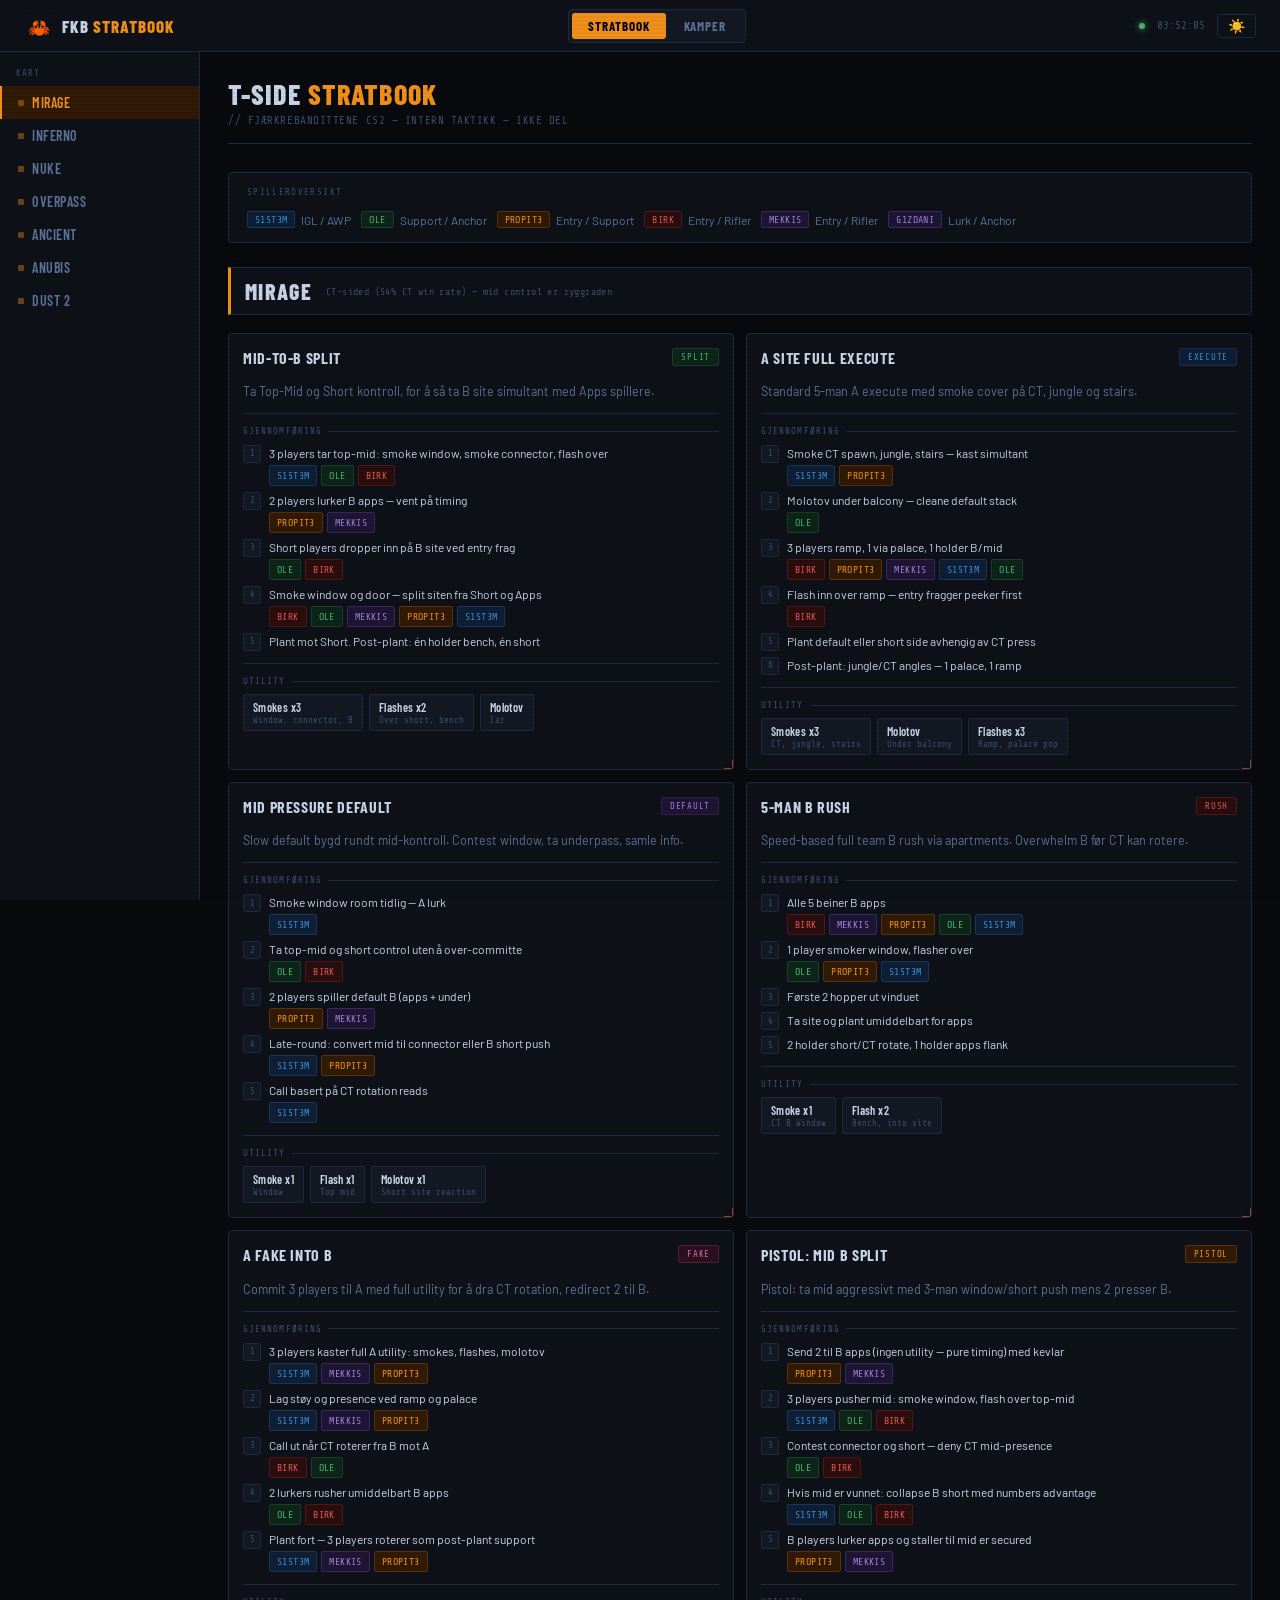
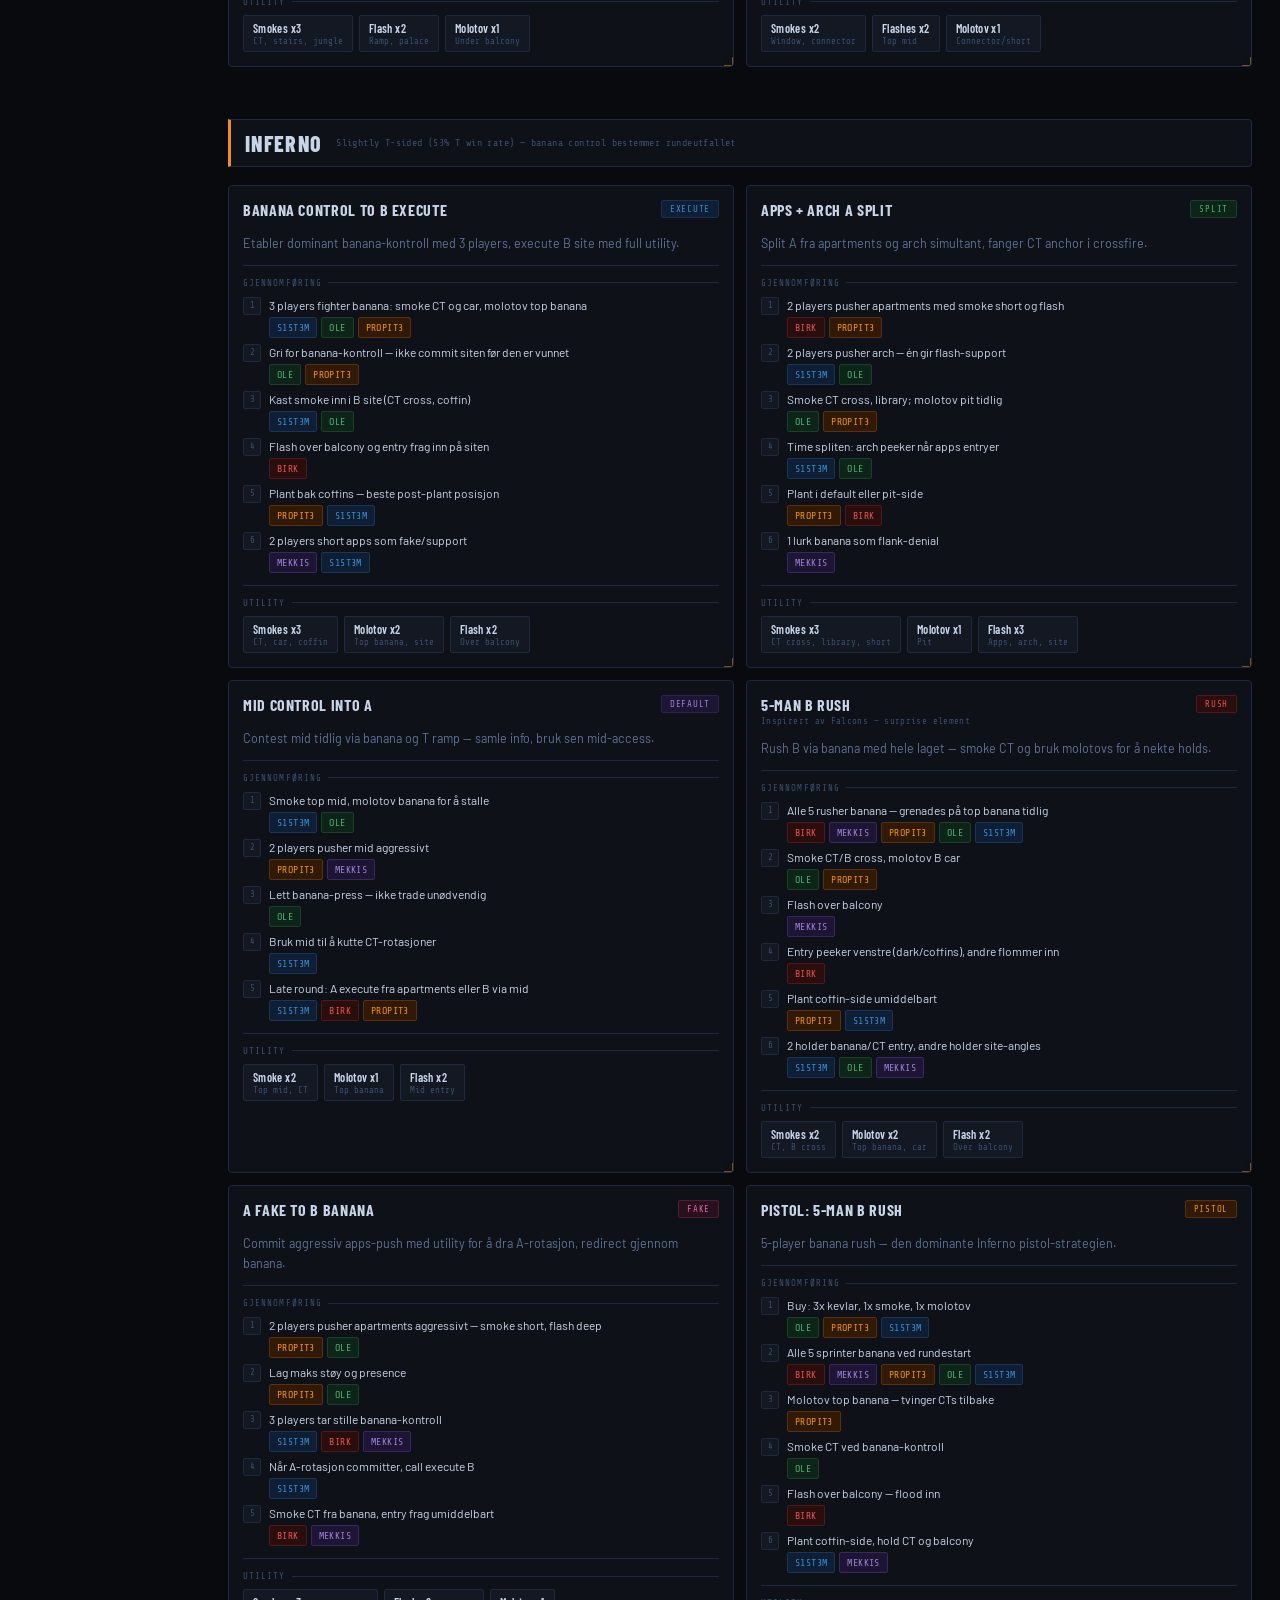
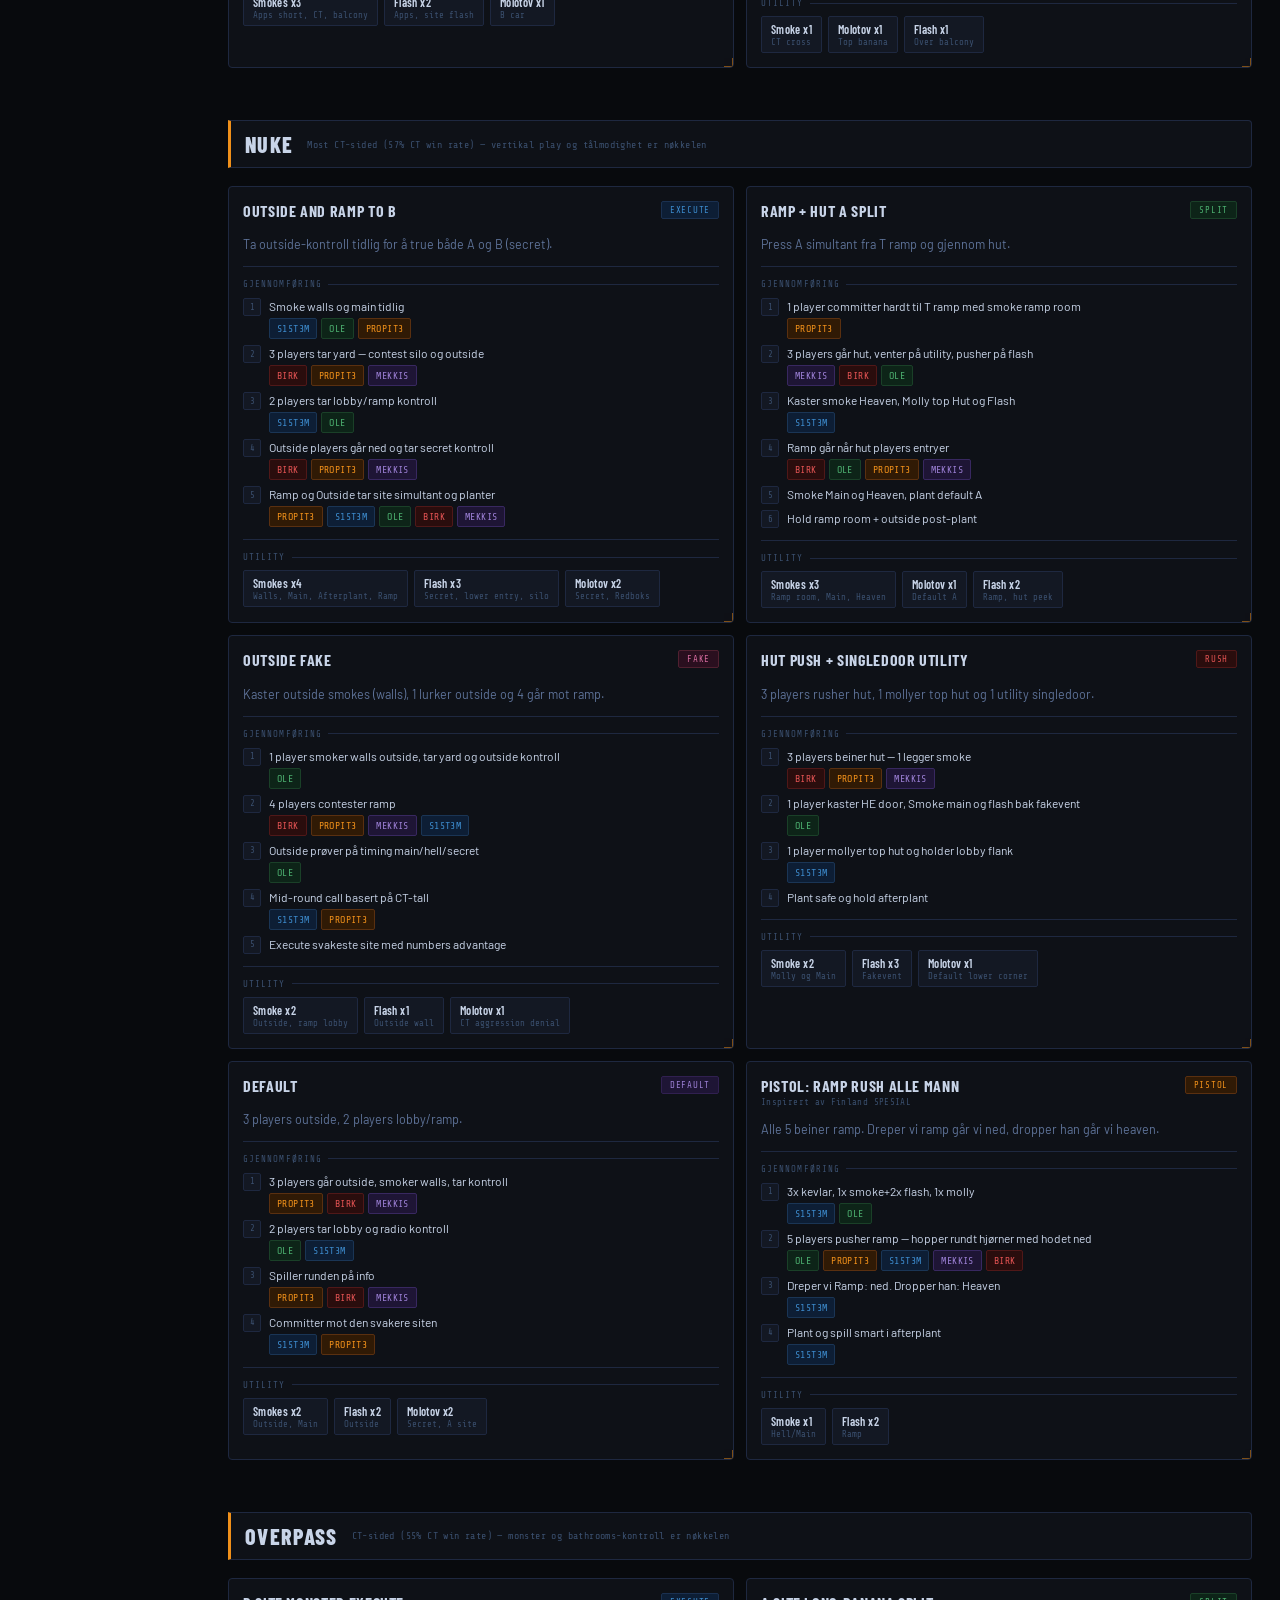
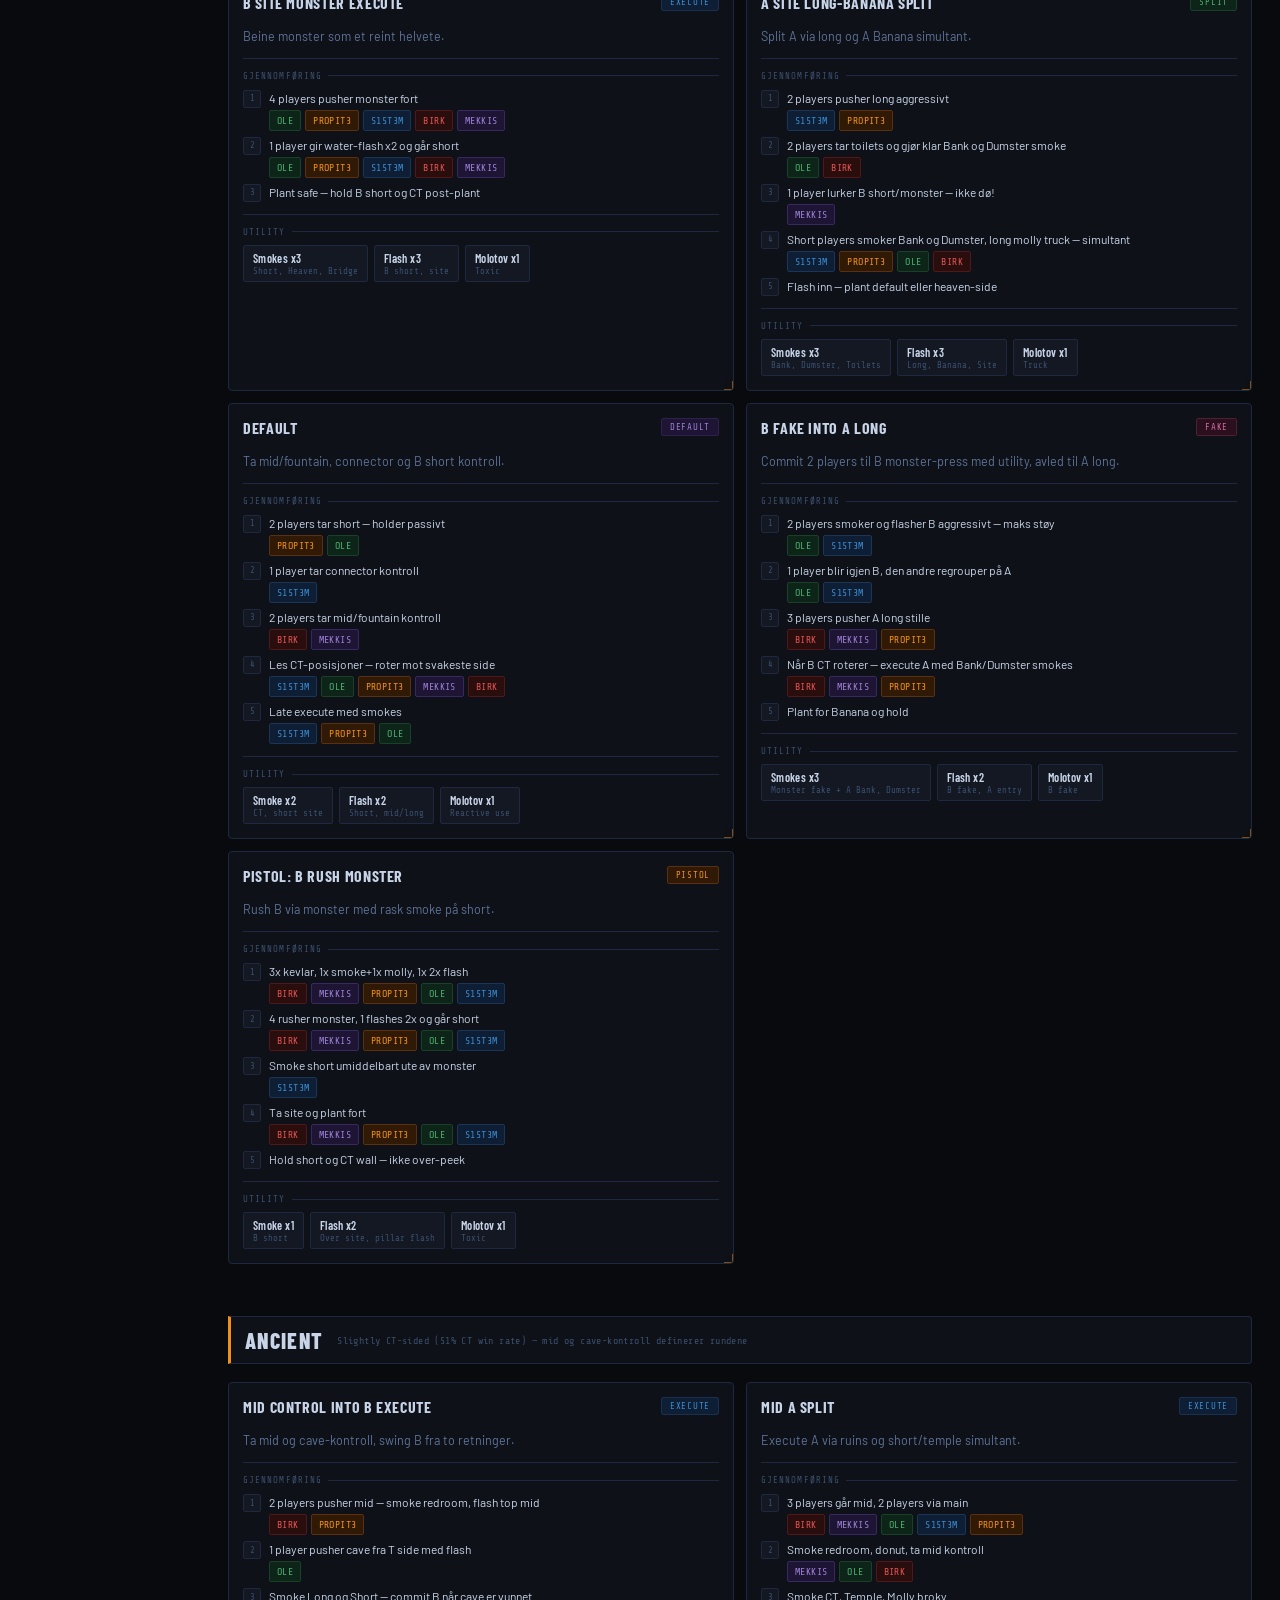
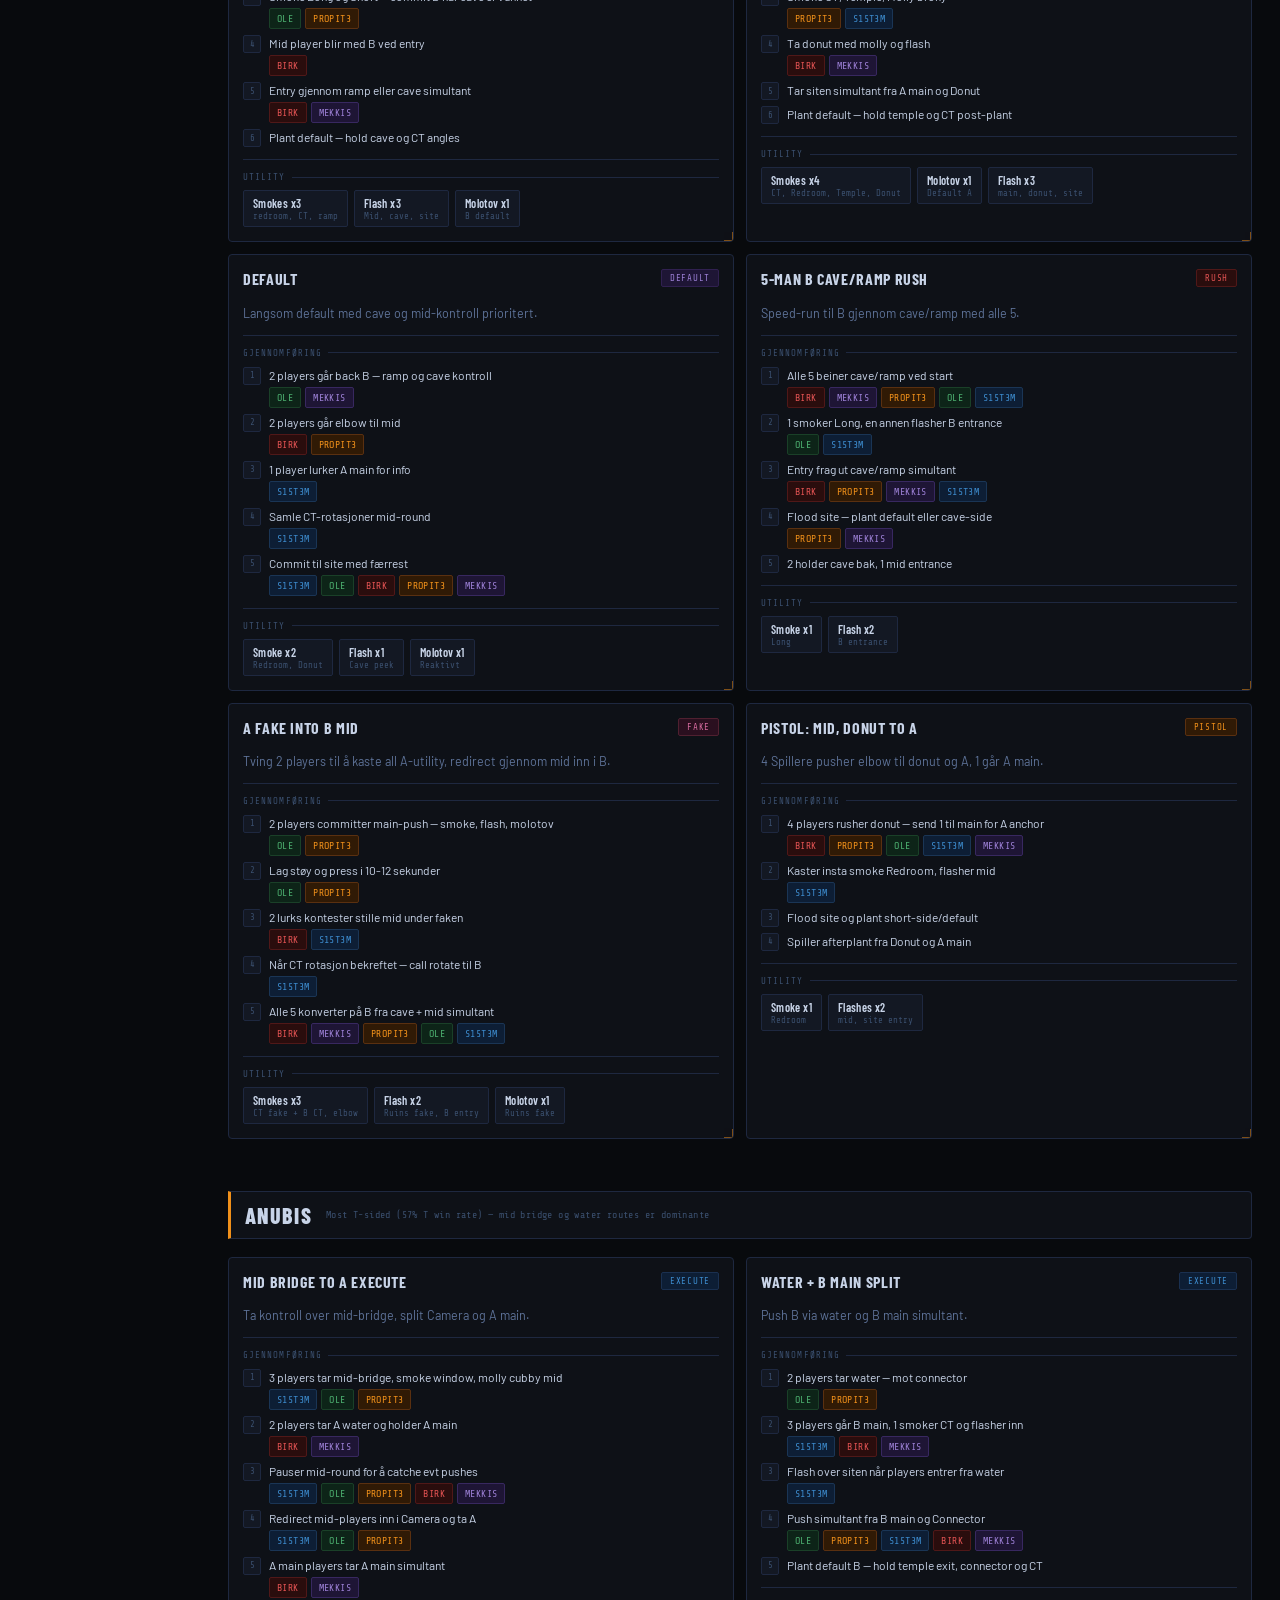
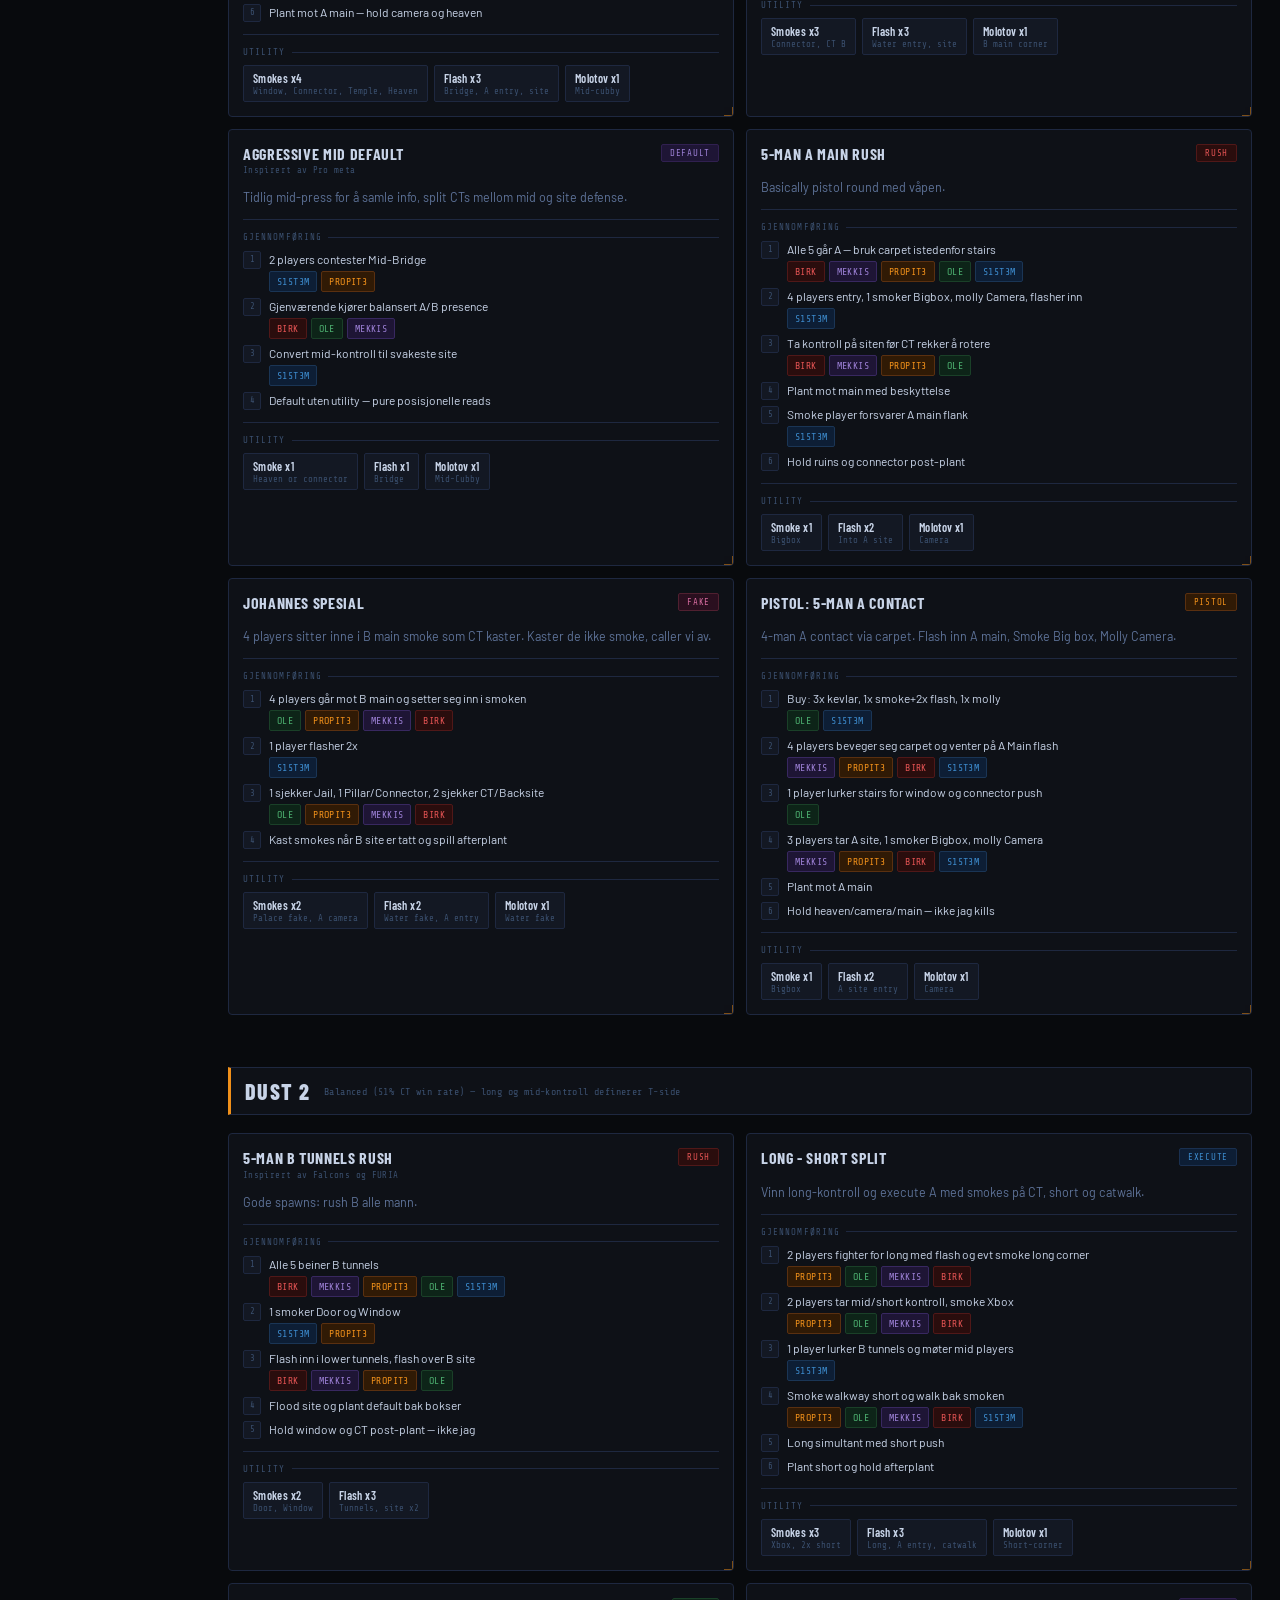
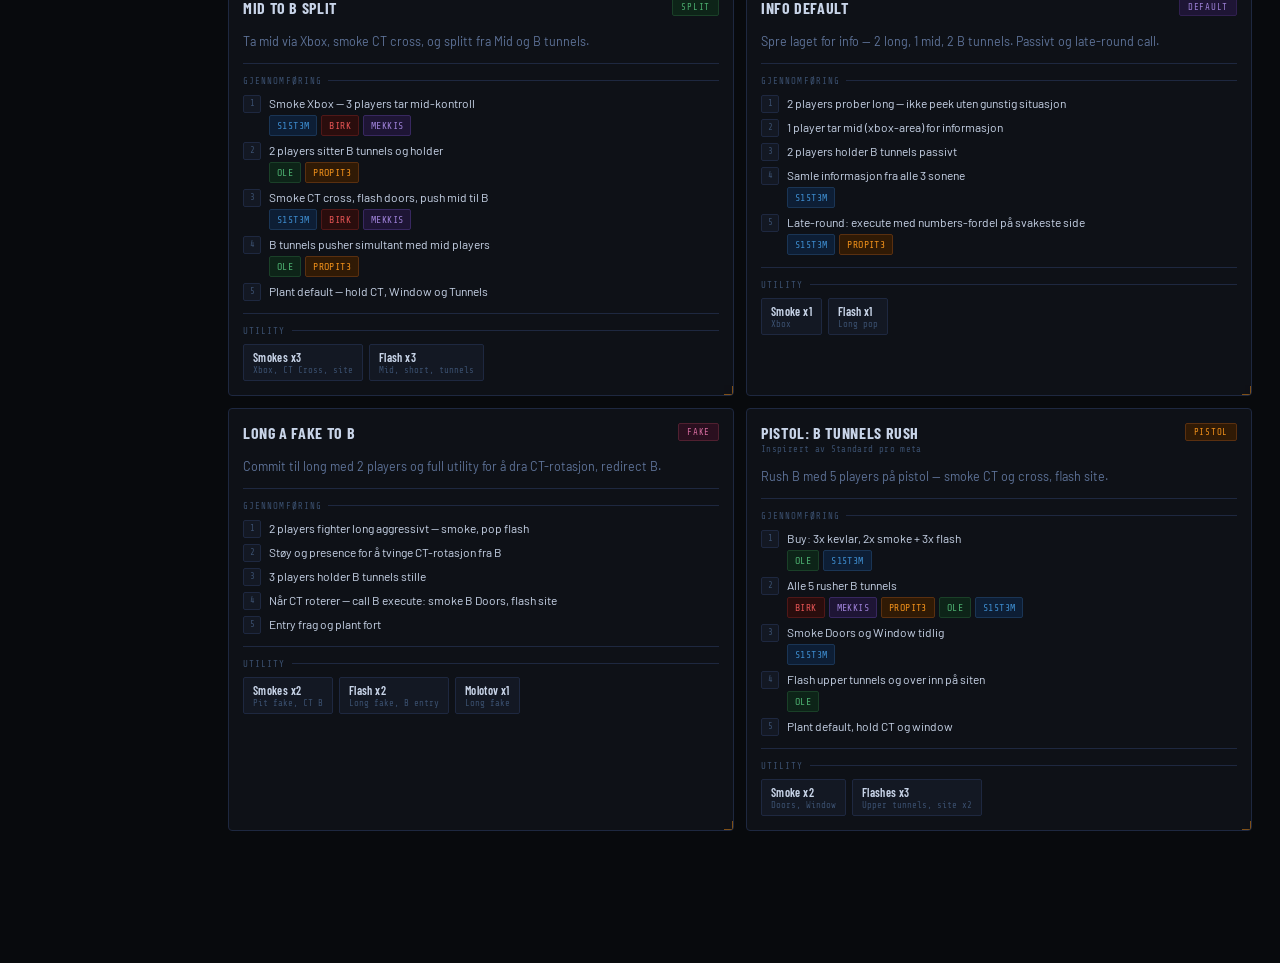
==== pages/strats.html @ 00f11b3a "Add G1zdani as Lurk / Anchor in strats.html" ====
<!DOCTYPE html>
<html lang="no">
<head>
  <meta charset="UTF-8">
  <meta name="viewport" content="width=device-width, initial-scale=1.0">
  <title>FKB Stratbook — Fjærkrebandittene</title>
  <link rel="preconnect" href="https://fonts.googleapis.com">
  <link rel="preconnect" href="https://fonts.gstatic.com" crossorigin>
  <link href="https://fonts.googleapis.com/css2?family=Rajdhani:wght@300;400;500;600;700&family=Share+Tech+Mono&family=Barlow+Condensed:wght@300;400;500;600;700;800;900&family=Barlow:ital,wght@0,300;0,400;0,500;0,600;0,700;1,300;1,400&display=swap" rel="stylesheet">
  <link rel="stylesheet" href="../css/main.css">
  <link rel="icon" href="data:image/svg+xml,<svg xmlns='http://www.w3.org/2000/svg' viewBox='0 0 100 100'><text y='.9em' font-size='90'>🦀</text></svg>">
</head>
<body>

  <!-- ── TOP BAR ── -->
  <header id="topbar">
    <div class="logo">
      <div class="logo-icon">
        <svg viewBox="0 0 28 28" fill="none" xmlns="http://www.w3.org/2000/svg">
          <rect width="28" height="28" rx="3" fill="#0e1117"/>
          <text x="4" y="22" font-size="18" fill="#f0901a">🦀</text>
        </svg>
      </div>
      <div class="logo-text">FKB <span>Stratbook</span></div>
    </div>

    <nav class="main-nav">
      <a href="strats.html" class="active">Stratbook</a>
      <a href="kamper.html">Kamper</a>
    </nav>

    <div class="topbar-right">
      <div class="live-dot"></div>
      <span id="clock">--:--:--</span>
      <button id="theme-toggle" onclick="toggleTheme()" title="Bytt tema">☀️</button>
    </div>
  </header>

  <!-- ── MAIN LAYOUT ── -->
  <div class="layout">

    <!-- ── SIDEBAR ── -->
    <nav id="sidebar">
      <div class="sidebar-label">Kart</div>
      <a class="sidebar-link active" href="#map-mirage">
        <span class="map-dot"></span>Mirage
      </a>
      <a class="sidebar-link" href="#map-inferno">
        <span class="map-dot"></span>Inferno
      </a>
      <a class="sidebar-link" href="#map-nuke">
        <span class="map-dot"></span>Nuke
      </a>
      <a class="sidebar-link" href="#map-overpass">
        <span class="map-dot"></span>Overpass
      </a>
      <a class="sidebar-link" href="#map-ancient">
        <span class="map-dot"></span>Ancient
      </a>
      <a class="sidebar-link" href="#map-anubis">
        <span class="map-dot"></span>Anubis
      </a>
      <a class="sidebar-link" href="#map-dust2">
        <span class="map-dot"></span>Dust 2
      </a>
    </nav>

    <!-- ── MAIN ── -->
    <main id="main">
      <div class="page-header">
        <div>
          <div class="page-title">T-Side <span class="accent">Stratbook</span></div>
          <div class="page-subtitle">// FJÆRKREBANDITTENE CS2 — INTERN TAKTIKK — IKKE DEL</div>
        </div>
      </div>

      <!-- Player legend -->
      <div class="legend-card">
        <div class="legend-card-title">Spilleroversikt</div>
        <div class="legend-item"><span class="ptag s">S15T3M</span> IGL / AWP</div>
        <div class="legend-item"><span class="ptag o">Ole</span> Support / Anchor</div>
        <div class="legend-item"><span class="ptag p">propit3</span> Entry / Support</div>
        <div class="legend-item"><span class="ptag b">Birk</span> Entry / Rifler</div>
        <div class="legend-item"><span class="ptag m">Mekkis</span> Entry / Rifler</div>
        <div class="legend-item"><span class="ptag m">G1zdani</span> Lurk / Anchor</div>
      </div>

      <!-- Strat content (rendered by app.js) -->
      <div id="strat-content"></div>
    </main>

  </div>

  <script src="../js/data.js"></script>
  <script src="../js/app.js"></script>
</body>
</html>
---- css/main.css ----
*, *::before, *::after { box-sizing: border-box; margin: 0; padding: 0; }

:root {
  --bg:        #080a0d;
  --bg2:       #0e1117;
  --bg3:       #131823;
  --bg4:       #1a2035;
  --border:    #1e2840;
  --border2:   #2a3654;
  --text:      #c8d4e8;
  --text2:     #5e7399;
  --text3:     #3a4f6e;
  --orange:    #f0901a;
  --orange2:   #ff6a00;
  --orange-dim:#301a05;
  --yellow:    #f5c518;
  --blue:      #3d8bcd;
  --blue-dim:  #0d1e35;
  --green:     #4caf6f;
  --green-dim: #0d2418;
  --red:       #e05252;
  --red-dim:   #2a0d0d;
  --purple:    #9b7fd4;
  --purple-dim:#1e1535;
  --pink:      #d46b9e;
  --pink-dim:  #2a0f1f;
  --teal:      #3ecfcf;
  --teal-dim:  #0a2828;

  /* Player colors */
  --c-s15: #3d8bcd;
  --c-ole: #4caf6f;
  --c-pro: #f0901a;
  --c-birk: #e05252;
  --c-mek: #9b7fd4;
}

/* ── LIGHT MODE ── */
html.light {
  --bg:        #f0f2f5;
  --bg2:       #ffffff;
  --bg3:       #e8ecf2;
  --bg4:       #dde3ed;
  --border:    #c8d0de;
  --border2:   #a8b4c8;
  --text:      #1a2035;
  --text2:     #4a5878;
  --text3:     #8494b0;
  --orange-dim:#fef3e2;
  --blue-dim:  #e8f0f8;
  --green-dim: #e8f5ee;
  --red-dim:   #faeaea;
  --purple-dim:#f0ecfa;
  --pink-dim:  #faeaf3;
}
body {
  font-family: 'Barlow', sans-serif;
  background: var(--bg);
  color: var(--text);
  min-height: 100vh;
  overflow-x: hidden;
}

/* Scanline overlay */
body::before {
  content: '';
  position: fixed;
  inset: 0;
  background: repeating-linear-gradient(
    0deg,
    transparent,
    transparent 2px,
    rgba(0,0,0,0.04) 2px,
    rgba(0,0,0,0.04) 4px
  );
  pointer-events: none;
  z-index: 9999;
}

/* Corner brackets decorator */
.bracket {
  position: relative;
}
.bracket::before, .bracket::after {
  content: '';
  position: absolute;
  width: 10px;
  height: 10px;
  border-color: var(--orange);
  border-style: solid;
  opacity: 0.5;
}
.bracket::before { top: -1px; left: -1px; border-width: 2px 0 0 2px; }
.bracket::after  { bottom: -1px; right: -1px; border-width: 0 2px 2px 0; }

/* ── TOP BAR ── */
#topbar {
  display: flex;
  align-items: center;
  justify-content: space-between;
  padding: 0 24px;
  height: 52px;
  background: var(--bg2);
  border-bottom: 1px solid var(--border);
  position: sticky;
  top: 0;
  z-index: 200;
  gap: 16px;
}

.logo {
  display: flex;
  align-items: center;
  gap: 10px;
  flex-shrink: 0;
}
.logo-icon {
  width: 28px;
  height: 28px;
  position: relative;
}
.logo-icon svg { width: 100%; height: 100%; }
.logo-text {
  font-family: 'Barlow Condensed', sans-serif;
  font-size: 17px;
  font-weight: 800;
  letter-spacing: 0.06em;
  text-transform: uppercase;
  color: var(--text);
}
.logo-text span { color: var(--orange); }

/* main nav tabs */
.main-nav {
  display: flex;
  gap: 2px;
  background: var(--bg3);
  border: 1px solid var(--border);
  border-radius: 4px;
  padding: 3px;
  flex-shrink: 0;
}
.main-nav a {
  display: inline-block;
  padding: 5px 16px;
  text-decoration: none;
  background: transparent;
  color: var(--text2);
  font-family: 'Barlow Condensed', sans-serif;
  font-size: 13px;
  font-weight: 700;
  letter-spacing: 0.07em;
  text-transform: uppercase;
  border-radius: 3px;
  transition: all 0.15s;
  white-space: nowrap;
}
.main-nav a:hover { color: var(--text); background: var(--bg4); }
.main-nav a.active {
  background: var(--orange);
  color: #000;
}

/* topbar right */
.topbar-right {
  display: flex;
  align-items: center;
  gap: 12px;
  font-family: 'Share Tech Mono', monospace;
  font-size: 11px;
  color: var(--text3);
  flex-shrink: 0;
}
.live-dot {
  width: 6px; height: 6px;
  border-radius: 50%;
  background: var(--green);
  box-shadow: 0 0 6px var(--green);
  animation: pulse 2s infinite;
}
@keyframes pulse { 0%,100%{opacity:1} 50%{opacity:0.3} }

#theme-toggle {
  background: none;
  border: 1px solid var(--border);
  border-radius: 3px;
  padding: 4px 10px;
  cursor: pointer;
  font-size: 14px;
  line-height: 1;
  transition: border-color 0.15s;
  color: var(--text);
}
#theme-toggle:hover { border-color: var(--orange); }

/* ── MAIN LAYOUT ── */
.layout {
  display: flex;
  min-height: calc(100vh - 52px);
}
.layout.layout-nosidebar #main {
  max-width: 1100px;
  margin: 0 auto;
  width: 100%;
}

/* ── SIDEBAR ── */
#sidebar {
  width: 200px;
  flex-shrink: 0;
  background: var(--bg2);
  border-right: 1px solid var(--border);
  padding: 16px 0;
  position: sticky;
  top: 52px;
  height: calc(100vh - 52px);
  overflow-y: auto;
}

.sidebar-label {
  font-family: 'Share Tech Mono', monospace;
  font-size: 9px;
  letter-spacing: 0.12em;
  text-transform: uppercase;
  color: var(--text3);
  padding: 0 16px 8px;
}
.sidebar-link {
  display: flex;
  align-items: center;
  gap: 8px;
  padding: 8px 16px;
  text-decoration: none;
  font-family: 'Barlow Condensed', sans-serif;
  font-size: 14px;
  font-weight: 600;
  letter-spacing: 0.04em;
  text-transform: uppercase;
  color: var(--text2);
  border-left: 2px solid transparent;
  transition: all 0.12s;
}
.sidebar-link:hover { color: var(--text); background: var(--bg3); border-left-color: var(--border2); }
.sidebar-link.active { color: var(--orange); background: var(--orange-dim); border-left-color: var(--orange); }

.map-dot {
  width: 6px; height: 6px;
  border-radius: 1px;
  background: var(--orange);
  opacity: 0.4;
  flex-shrink: 0;
}

/* ── MAIN CONTENT ── */
#main {
  flex: 1;
  min-width: 0;
  padding: 28px 28px 80px;
}

/* ── PAGE HEADER ── */
.page-header {
  margin-bottom: 28px;
  padding-bottom: 16px;
  border-bottom: 1px solid var(--border);
  display: flex;
  align-items: flex-end;
  justify-content: space-between;
  gap: 16px;
  flex-wrap: wrap;
}
.page-title {
  font-family: 'Barlow Condensed', sans-serif;
  font-size: 28px;
  font-weight: 800;
  text-transform: uppercase;
  letter-spacing: 0.04em;
  color: var(--text);
  line-height: 1;
}
.page-title .accent { color: var(--orange); }
.page-subtitle {
  font-family: 'Share Tech Mono', monospace;
  font-size: 11px;
  color: var(--text3);
  margin-top: 6px;
  letter-spacing: 0.05em;
}

/* ── PLAYER LEGEND ── */
.legend-card {
  background: var(--bg2);
  border: 1px solid var(--border);
  border-radius: 4px;
  padding: 14px 18px;
  margin-bottom: 24px;
  display: flex;
  flex-wrap: wrap;
  gap: 10px;
  align-items: center;
}
.legend-card-title {
  width: 100%;
  font-family: 'Share Tech Mono', monospace;
  font-size: 9px;
  letter-spacing: 0.15em;
  text-transform: uppercase;
  color: var(--text3);
  margin-bottom: 4px;
}
.legend-item {
  display: flex;
  align-items: center;
  gap: 6px;
  font-size: 12px;
  color: var(--text2);
  font-family: 'Barlow', sans-serif;
}

.ptag {
  display: inline-flex;
  align-items: center;
  font-family: 'Share Tech Mono', monospace;
  font-size: 10px;
  font-weight: 400;
  padding: 2px 7px;
  border-radius: 2px;
  white-space: nowrap;
  letter-spacing: 0.04em;
  text-transform: uppercase;
}
.ptag.s { background: #0d1e35; color: #3d8bcd; border: 1px solid #1a3555; }
.ptag.o { background: #0d2418; color: #4caf6f; border: 1px solid #1a4028; }
.ptag.p { background: #301a05; color: #f0901a; border: 1px solid #5a3010; }
.ptag.b { background: #2a0d0d; color: #e05252; border: 1px solid #501818; }
.ptag.m { background: #1e1535; color: #9b7fd4; border: 1px solid #382860; }

/* ── MAP SECTION ── */
.map-section {
  margin-bottom: 52px;
  scroll-margin-top: 68px;
}
.map-header {
  display: flex;
  align-items: center;
  gap: 14px;
  margin-bottom: 18px;
  padding: 10px 14px;
  background: var(--bg2);
  border: 1px solid var(--border);
  border-left: 3px solid var(--orange);
  border-radius: 0 4px 4px 0;
}
.map-name {
  font-family: 'Barlow Condensed', sans-serif;
  font-size: 22px;
  font-weight: 800;
  text-transform: uppercase;
  letter-spacing: 0.06em;
  color: var(--text);
}
.map-winrate {
  font-family: 'Share Tech Mono', monospace;
  font-size: 10px;
  color: var(--text3);
  letter-spacing: 0.04em;
  flex: 1;
}

/* ── STRAT GRID ── */
.strat-grid {
  display: grid;
  grid-template-columns: repeat(auto-fill, minmax(340px, 1fr));
  gap: 12px;
}

/* ── STRAT CARD ── */
.strat-card {
  background: var(--bg2);
  border: 1px solid var(--border);
  border-radius: 4px;
  padding: 14px;
  display: flex;
  flex-direction: column;
  gap: 12px;
  transition: border-color 0.15s, background 0.15s;
  position: relative;
  overflow: hidden;
}
.strat-card::before {
  content: '';
  position: absolute;
  top: 0; left: 0;
  width: 100%; height: 2px;
  background: linear-gradient(90deg, var(--card-accent, var(--orange)), transparent);
  opacity: 0;
  transition: opacity 0.2s;
}
.strat-card:hover { border-color: var(--border2); background: var(--bg3); }
.strat-card:hover::before { opacity: 1; }

.card-top {
  display: flex;
  align-items: flex-start;
  gap: 10px;
}
.card-top-info { flex: 1; min-width: 0; }
.strat-name {
  font-family: 'Barlow Condensed', sans-serif;
  font-size: 16px;
  font-weight: 700;
  text-transform: uppercase;
  letter-spacing: 0.04em;
  color: var(--text);
  line-height: 1.2;
  margin-bottom: 2px;
}
.strat-inspired {
  font-family: 'Share Tech Mono', monospace;
  font-size: 9px;
  color: var(--text3);
  letter-spacing: 0.04em;
}

/* Type badges */
.badge {
  font-family: 'Share Tech Mono', monospace;
  font-size: 9px;
  font-weight: 400;
  padding: 3px 8px;
  border-radius: 2px;
  text-transform: uppercase;
  letter-spacing: 0.08em;
  white-space: nowrap;
  flex-shrink: 0;
}
.badge-execute { background: var(--blue-dim); color: var(--blue); border: 1px solid #1a3050; }
.badge-split   { background: var(--green-dim); color: var(--green); border: 1px solid #1a4028; }
.badge-default { background: var(--purple-dim); color: var(--purple); border: 1px solid #302050; }
.badge-rush    { background: var(--red-dim); color: var(--red); border: 1px solid #501818; }
.badge-pistol  { background: var(--orange-dim); color: var(--orange); border: 1px solid #5a3010; }
.badge-fake    { background: var(--pink-dim); color: var(--pink); border: 1px solid #502030; }

.desc {
  font-size: 12.5px;
  color: var(--text2);
  line-height: 1.6;
}

/* Section label */
.slabel {
  font-family: 'Share Tech Mono', monospace;
  font-size: 9px;
  letter-spacing: 0.12em;
  text-transform: uppercase;
  color: var(--text3);
  margin-bottom: 8px;
  display: flex;
  align-items: center;
  gap: 6px;
}
.slabel::after {
  content: '';
  flex: 1;
  height: 1px;
  background: var(--border);
}

/* Steps */
.steps { list-style: none; display: flex; flex-direction: column; gap: 5px; }
.steps li {
  display: flex;
  gap: 8px;
  font-size: 12px;
  color: var(--text);
  line-height: 1.5;
  align-items: flex-start;
}
.step-num {
  min-width: 18px; height: 18px;
  border-radius: 2px;
  background: var(--bg3);
  border: 1px solid var(--border);
  display: flex; align-items: center; justify-content: center;
  font-family: 'Share Tech Mono', monospace;
  font-size: 9px;
  color: var(--text3);
  flex-shrink: 0;
  margin-top: 1px;
}
.step-content { display: flex; flex-direction: column; gap: 3px; }
.step-players { display: flex; flex-wrap: wrap; gap: 4px; }

/* Utility */
.util-row { display: flex; flex-wrap: wrap; gap: 6px; }
.util-item {
  background: var(--bg3);
  border: 1px solid var(--border);
  border-radius: 2px;
  padding: 5px 9px;
}
.util-name { font-family: 'Barlow Condensed', sans-serif; font-size: 12px; font-weight: 600; color: var(--text); letter-spacing: 0.03em; }
.util-detail { font-family: 'Share Tech Mono', monospace; font-size: 9px; color: var(--text3); margin-top: 1px; }

.card-divider { border: none; border-top: 1px solid var(--border); }

/* ── KAMPER PAGE ── */
.kamper-layout {
  display: grid;
  grid-template-columns: 1fr 300px;
  gap: 20px;
  align-items: start;
}
@media (max-width: 900px) { .kamper-layout { grid-template-columns: 1fr; } }

/* Season stats bar */
.season-bar {
  display: grid;
  grid-template-columns: repeat(5, 1fr);
  gap: 10px;
  margin-bottom: 24px;
}
.stat-box {
  background: var(--bg2);
  border: 1px solid var(--border);
  border-radius: 4px;
  padding: 12px 14px;
  text-align: center;
}
.stat-value {
  font-family: 'Barlow Condensed', sans-serif;
  font-size: 28px;
  font-weight: 800;
  line-height: 1;
  margin-bottom: 3px;
}
.stat-label {
  font-family: 'Share Tech Mono', monospace;
  font-size: 9px;
  letter-spacing: 0.1em;
  text-transform: uppercase;
  color: var(--text3);
}
.stat-box.wins .stat-value { color: var(--green); }
.stat-box.losses .stat-value { color: var(--red); }
.stat-box.draws .stat-value { color: var(--text2); }
.stat-box.rounds .stat-value { color: var(--orange); }
.stat-box.streak .stat-value { color: var(--yellow); }

/* Match cards */
.match-list { display: flex; flex-direction: column; gap: 8px; }

.match-card {
  background: var(--bg2);
  border: 1px solid var(--border);
  border-radius: 4px;
  padding: 14px 16px;
  display: grid;
  grid-template-columns: 90px 1fr auto;
  gap: 12px;
  align-items: center;
  transition: border-color 0.15s;
}
.match-card:hover { border-color: var(--border2); }
.match-card.win  { border-left: 3px solid var(--green); }
.match-card.loss { border-left: 3px solid var(--red); }
.match-card.upcoming { border-left: 3px solid var(--orange); }
.match-card.tbd { border-left: 3px solid var(--text3); }

.match-meta {
  font-family: 'Share Tech Mono', monospace;
  font-size: 10px;
  color: var(--text3);
  line-height: 1.6;
}
.match-meta .date { color: var(--text2); font-size: 11px; }

.match-teams {
  display: flex;
  flex-direction: column;
  gap: 6px;
}
.match-team-row {
  display: flex;
  align-items: center;
  gap: 8px;
}
.team-name {
  font-family: 'Barlow Condensed', sans-serif;
  font-size: 15px;
  font-weight: 700;
  text-transform: uppercase;
  letter-spacing: 0.04em;
  color: var(--text);
}
.team-name.us { color: var(--orange); }
.match-map-tags {
  display: flex;
  gap: 4px;
  flex-wrap: wrap;
  margin-top: 4px;
}
.map-tag {
  font-family: 'Share Tech Mono', monospace;
  font-size: 9px;
  padding: 2px 6px;
  border-radius: 2px;
  background: var(--bg3);
  border: 1px solid var(--border);
  color: var(--text3);
  text-transform: uppercase;
}
.map-tag.played { color: var(--text2); }
.map-tag.win { background: var(--green-dim); color: var(--green); border-color: #1a4028; }
.map-tag.loss { background: var(--red-dim); color: var(--red); border-color: #501818; }

.match-score {
  text-align: right;
}
.score-display {
  font-family: 'Barlow Condensed', sans-serif;
  font-size: 26px;
  font-weight: 800;
  line-height: 1;
  letter-spacing: 0.04em;
}
.score-display .s-win  { color: var(--green); }
.score-display .s-loss { color: var(--red); }
.score-display .s-sep  { color: var(--text3); margin: 0 2px; }
.score-tbd {
  font-family: 'Share Tech Mono', monospace;
  font-size: 12px;
  color: var(--orange);
  letter-spacing: 0.1em;
}
.score-upcoming {
  font-family: 'Share Tech Mono', monospace;
  font-size: 10px;
  color: var(--text3);
  text-align: right;
  line-height: 1.6;
}

/* Result badge */
.result-badge {
  display: inline-block;
  font-family: 'Share Tech Mono', monospace;
  font-size: 9px;
  padding: 2px 7px;
  border-radius: 2px;
  text-transform: uppercase;
  letter-spacing: 0.08em;
  margin-top: 4px;
}
.rb-win { background: var(--green-dim); color: var(--green); border: 1px solid #1a4028; }
.rb-loss { background: var(--red-dim); color: var(--red); border: 1px solid #501818; }
.rb-upcoming { background: var(--orange-dim); color: var(--orange); border: 1px solid #5a3010; }
.rb-tbd { background: var(--bg3); color: var(--text3); border: 1px solid var(--border); }

/* Section divider */
.section-divider {
  display: flex;
  align-items: center;
  gap: 10px;
  margin: 20px 0 10px;
  font-family: 'Share Tech Mono', monospace;
  font-size: 9px;
  letter-spacing: 0.12em;
  text-transform: uppercase;
  color: var(--text3);
}
.section-divider::before, .section-divider::after {
  content: '';
  flex: 1;
  height: 1px;
  background: var(--border);
}

/* Sidebar panels */
.side-panel {
  background: var(--bg2);
  border: 1px solid var(--border);
  border-radius: 4px;
  margin-bottom: 12px;
  overflow: hidden;
}
.side-panel-header {
  padding: 10px 14px;
  background: var(--bg3);
  border-bottom: 1px solid var(--border);
  font-family: 'Share Tech Mono', monospace;
  font-size: 9px;
  letter-spacing: 0.12em;
  text-transform: uppercase;
  color: var(--text3);
  display: flex;
  justify-content: space-between;
  align-items: center;
}
.side-panel-body { padding: 12px 14px; }

.standing-row {
  display: grid;
  grid-template-columns: 22px 1fr 22px 22px 22px 22px 30px 24px;
  align-items: center;
  gap: 4px;
  padding: 5px 0;
  border-bottom: 1px solid var(--border);
  font-size: 11px;
}
.standing-row:last-child { border-bottom: none; }
.standing-row.withdrawn { opacity: 0.35; text-decoration: line-through; }
.standing-header {
  display: grid;
  grid-template-columns: 22px 1fr 22px 22px 22px 22px 30px 24px;
  gap: 4px;
  padding: 4px 0 6px;
  border-bottom: 1px solid var(--border2);
  font-family: 'Share Tech Mono', monospace;
  font-size: 8px;
  letter-spacing: 0.1em;
  color: var(--text3);
  text-transform: uppercase;
}
.standing-cell {
  text-align: center;
  font-family: 'Share Tech Mono', monospace;
  font-size: 10px;
  color: var(--text3);
}
.standing-cell.pos { color: var(--text3); }
.standing-cell.pos.us { color: var(--orange); }
.standing-cell.name {
  font-family: 'Barlow Condensed', sans-serif;
  font-size: 12px;
  font-weight: 600;
  letter-spacing: 0.03em;
  color: var(--text2);
  text-align: left;
  white-space: nowrap;
  overflow: hidden;
  text-overflow: ellipsis;
}
.standing-cell.name.us { color: var(--orange); }
.standing-cell.w { color: var(--green); }
.standing-cell.l { color: var(--red); }
.standing-cell.pts {
  font-family: 'Barlow Condensed', sans-serif;
  font-size: 13px;
  font-weight: 700;
  color: var(--text);
}
.standing-cell.pts.us { color: var(--orange); }

.next-match-box {
  background: var(--bg3);
  border: 1px solid var(--orange);
  border-radius: 4px;
  padding: 14px;
  margin-bottom: 12px;
  position: relative;
  overflow: hidden;
}
.next-match-box::before {
  content: 'NESTE KAMP';
  position: absolute;
  top: 8px;
  right: 10px;
  font-family: 'Share Tech Mono', monospace;
  font-size: 8px;
  letter-spacing: 0.1em;
  color: var(--orange);
  opacity: 0.6;
}
.next-vs {
  font-family: 'Barlow Condensed', sans-serif;
  font-size: 20px;
  font-weight: 800;
  text-transform: uppercase;
  letter-spacing: 0.04em;
  color: var(--text);
  margin: 4px 0;
}
.next-vs .vs { color: var(--text3); font-size: 14px; margin: 0 6px; }
.next-vs .us { color: var(--orange); }
.next-when {
  font-family: 'Share Tech Mono', monospace;
  font-size: 10px;
  color: var(--text3);
  margin-bottom: 6px;
}
.next-map-pool {
  font-family: 'Share Tech Mono', monospace;
  font-size: 9px;
  color: var(--text3);
  margin-top: 8px;
  letter-spacing: 0.05em;
}

/* Countdown */
.countdown {
  display: grid;
  grid-template-columns: repeat(4, 1fr);
  gap: 4px;
  margin: 10px 0;
}
.cd-unit {
  background: var(--bg4);
  border: 1px solid var(--border);
  border-radius: 3px;
  padding: 8px 4px;
  text-align: center;
}
.cd-num {
  font-family: 'Barlow Condensed', sans-serif;
  font-size: 22px;
  font-weight: 800;
  color: var(--orange);
  line-height: 1;
}
.cd-label {
  font-family: 'Share Tech Mono', monospace;
  font-size: 7px;
  letter-spacing: 0.1em;
  color: var(--text3);
  text-transform: uppercase;
  margin-top: 3px;
}

/* Next match link button */
.next-match-link {
  margin-top: 10px;
  text-decoration: none;
  border-radius: 2px;
  padding: 9px 12px;
  display: flex;
  align-items: center;
  justify-content: center;
  gap: 6px;
  background: var(--orange);
  font-family: 'Barlow Condensed', sans-serif;
  font-size: 13px;
  font-weight: 700;
  letter-spacing: 0.08em;
  text-transform: uppercase;
  color: #000;
  transition: background 0.15s;
}
.next-match-link:hover { background: var(--orange2); }

/* ── MISC ── */
.divider { border: none; border-top: 1px solid var(--border); }
.tag-row { display: flex; gap: 4px; flex-wrap: wrap; }

/* ── RESPONSIVE ── */
@media (max-width: 768px) {
  #main { padding: 16px 12px 60px; }
  .strat-grid { grid-template-columns: 1fr; }
  .season-bar { grid-template-columns: repeat(3, 1fr); }
  .match-card { grid-template-columns: 1fr; }
}

/* ── ANIMATIONS ── */
.fade-in {
  animation: fadeIn 0.25s ease forwards;
}
@keyframes fadeIn { from { opacity: 0; transform: translateY(6px); } to { opacity: 1; transform: none; } }
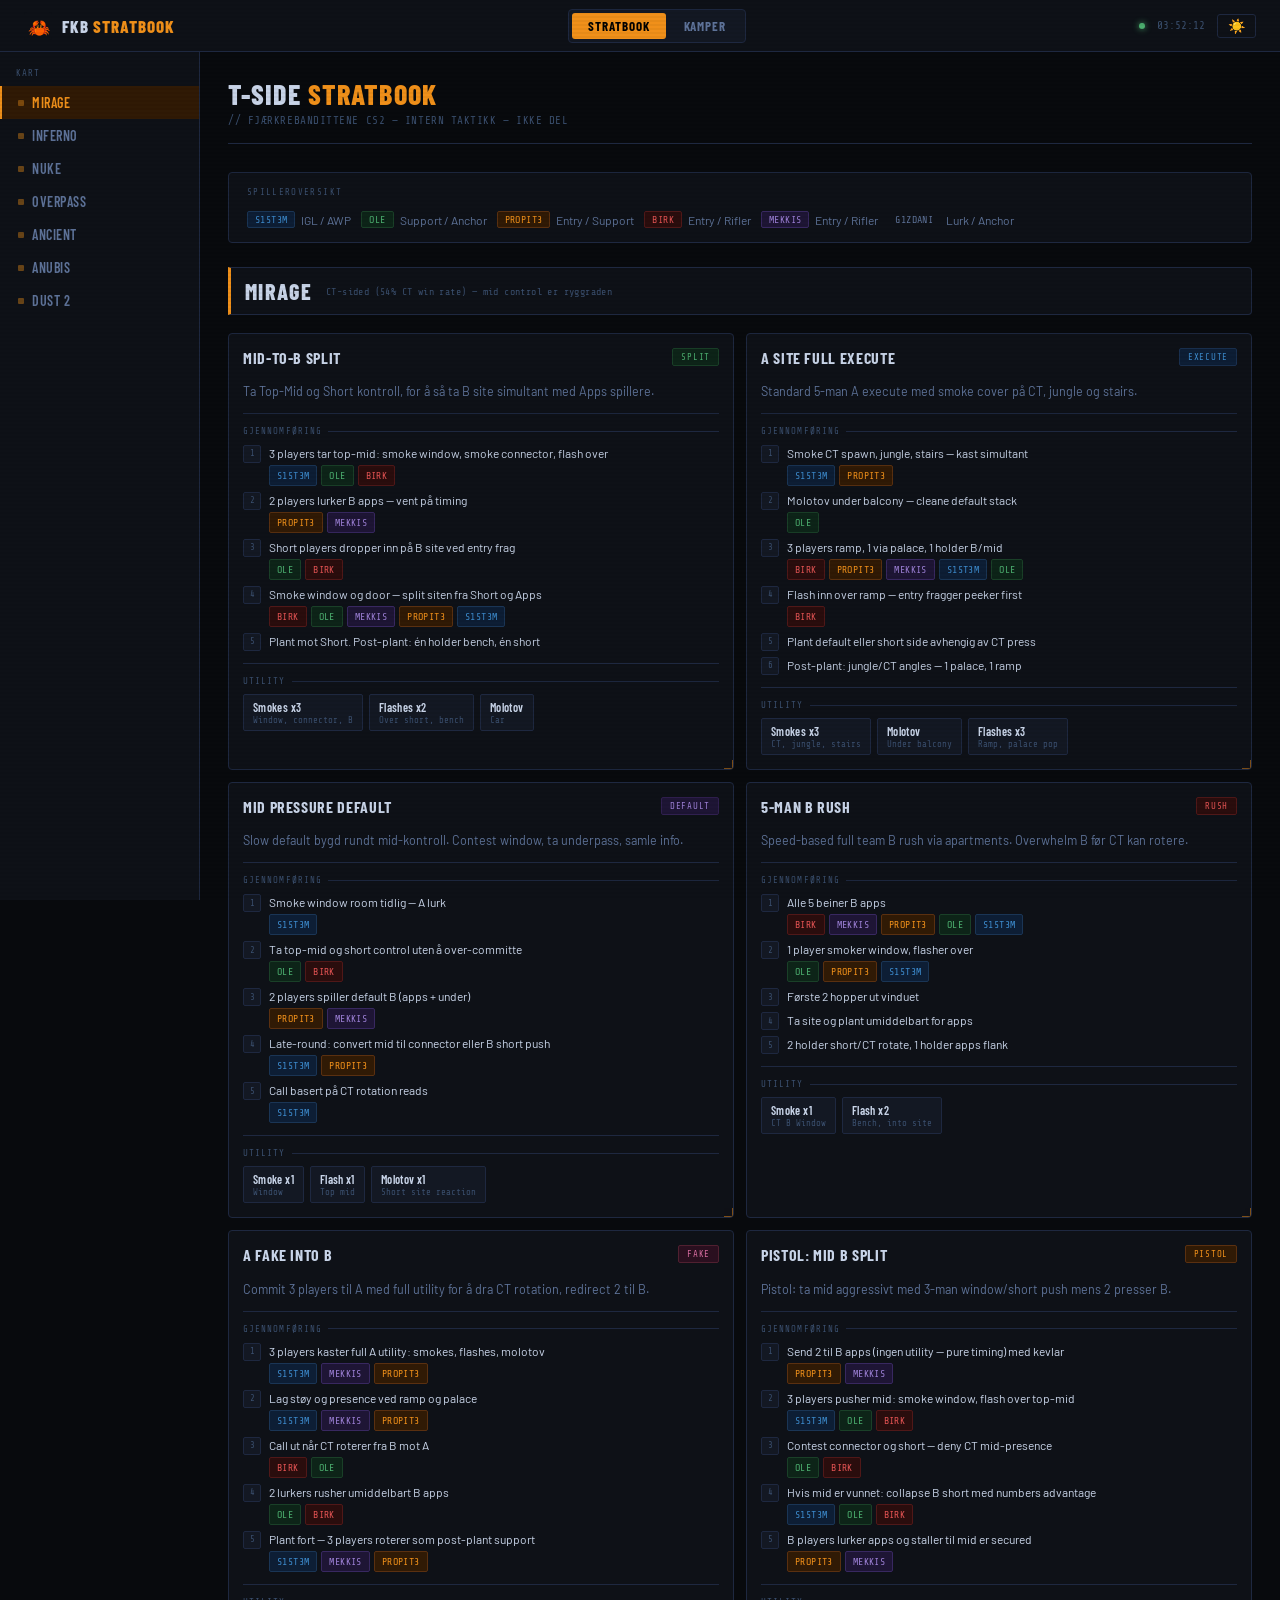
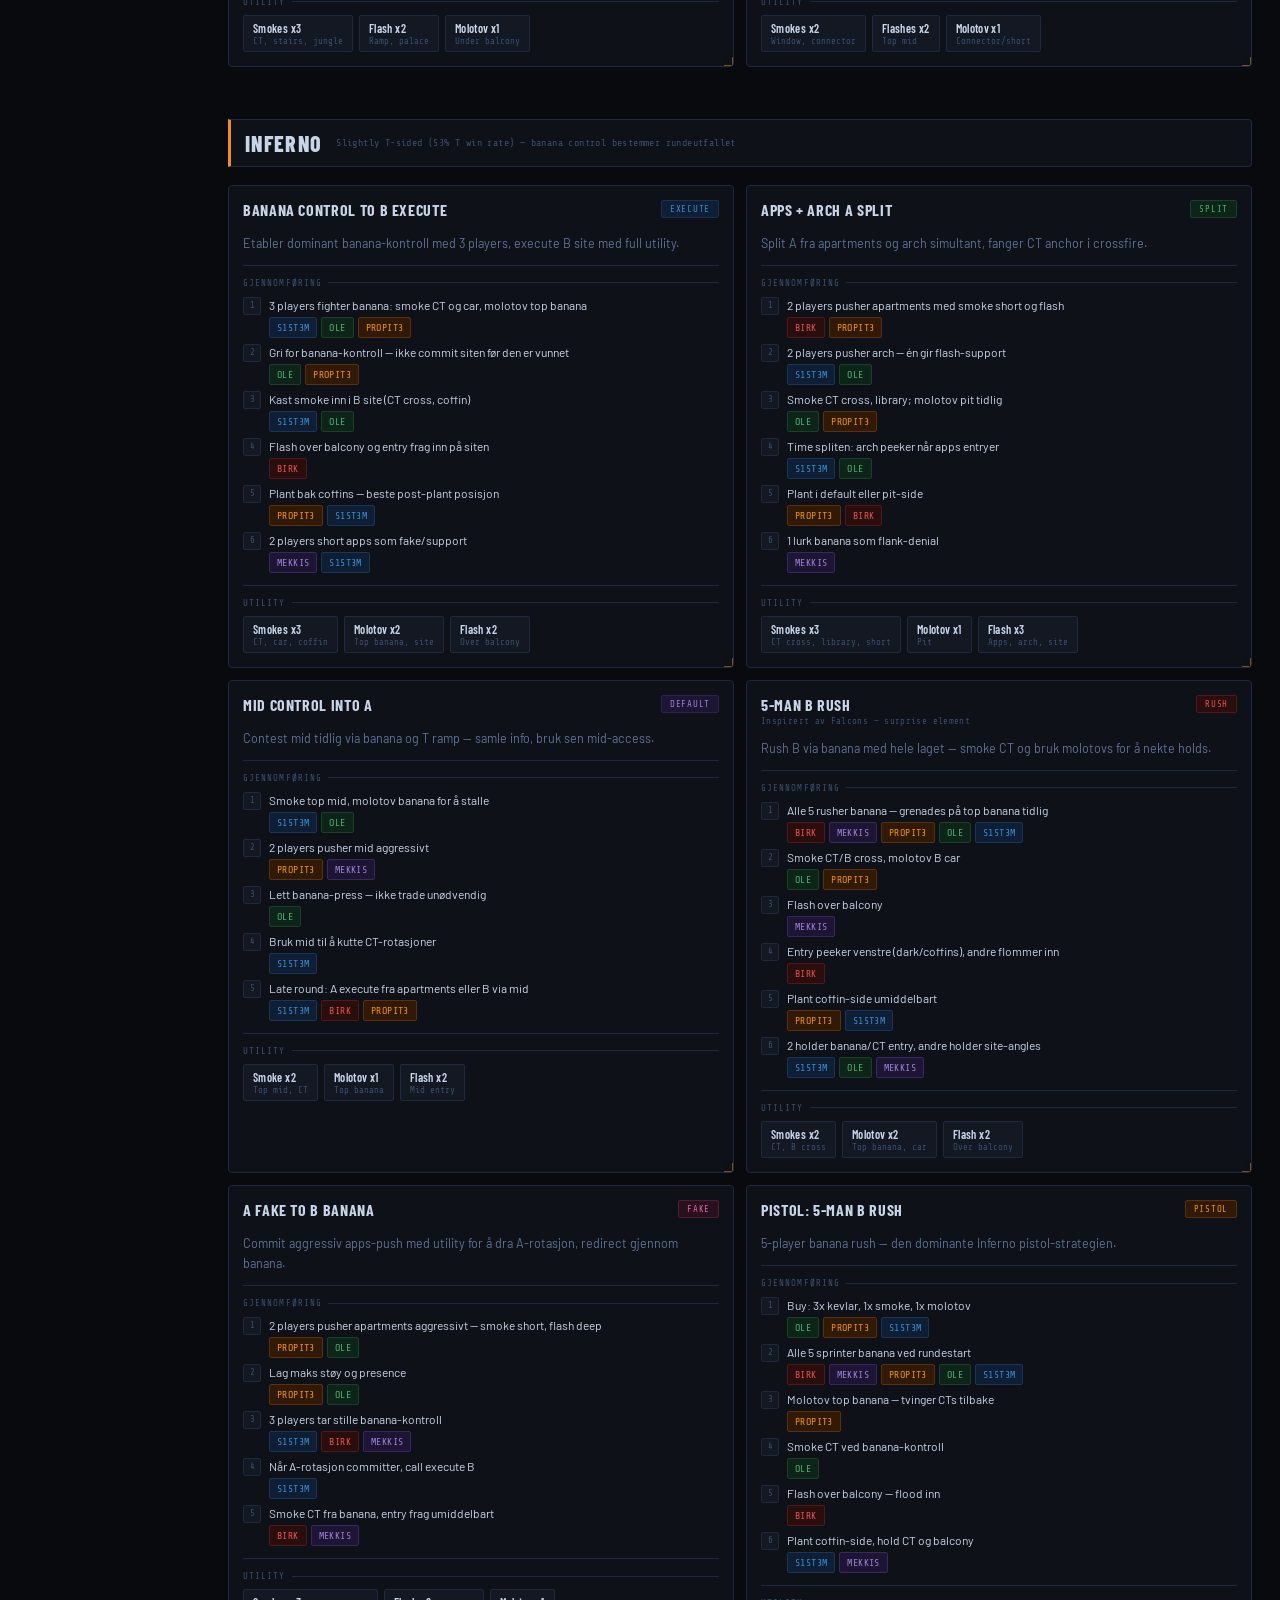
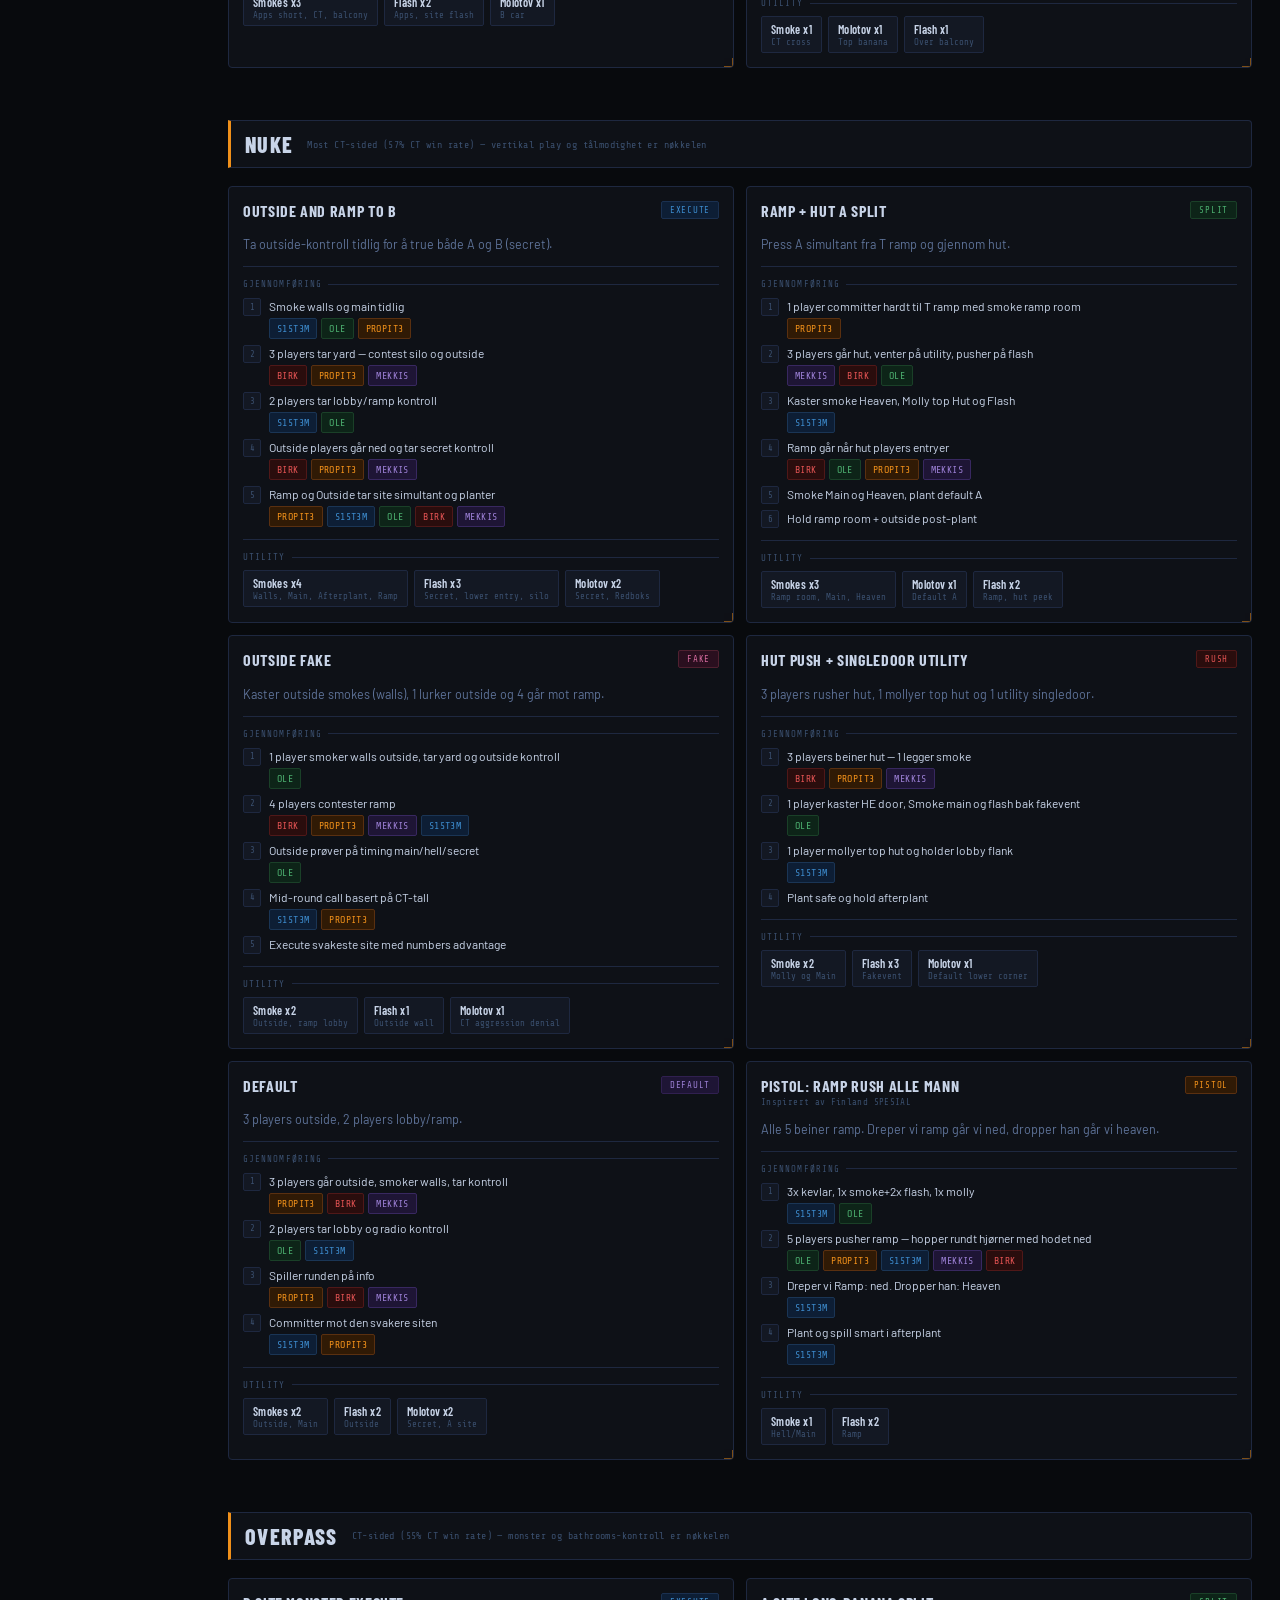
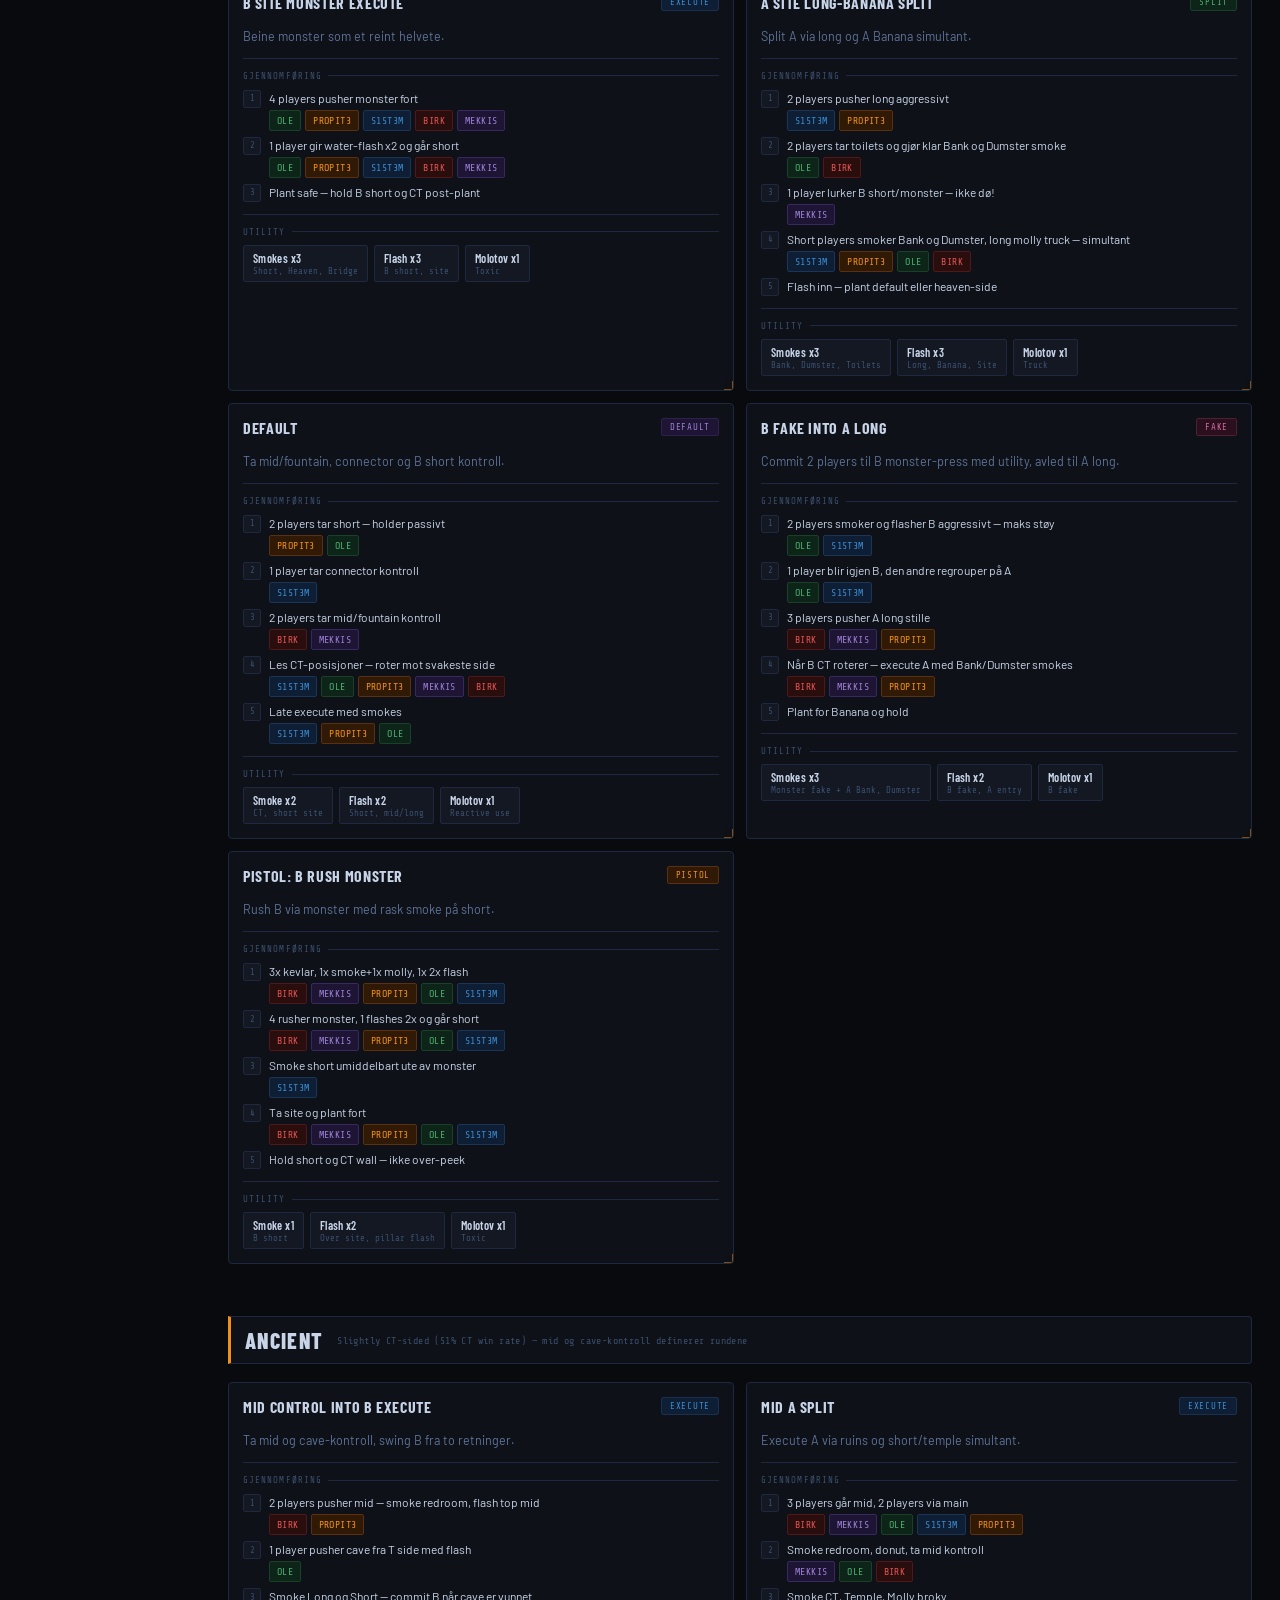
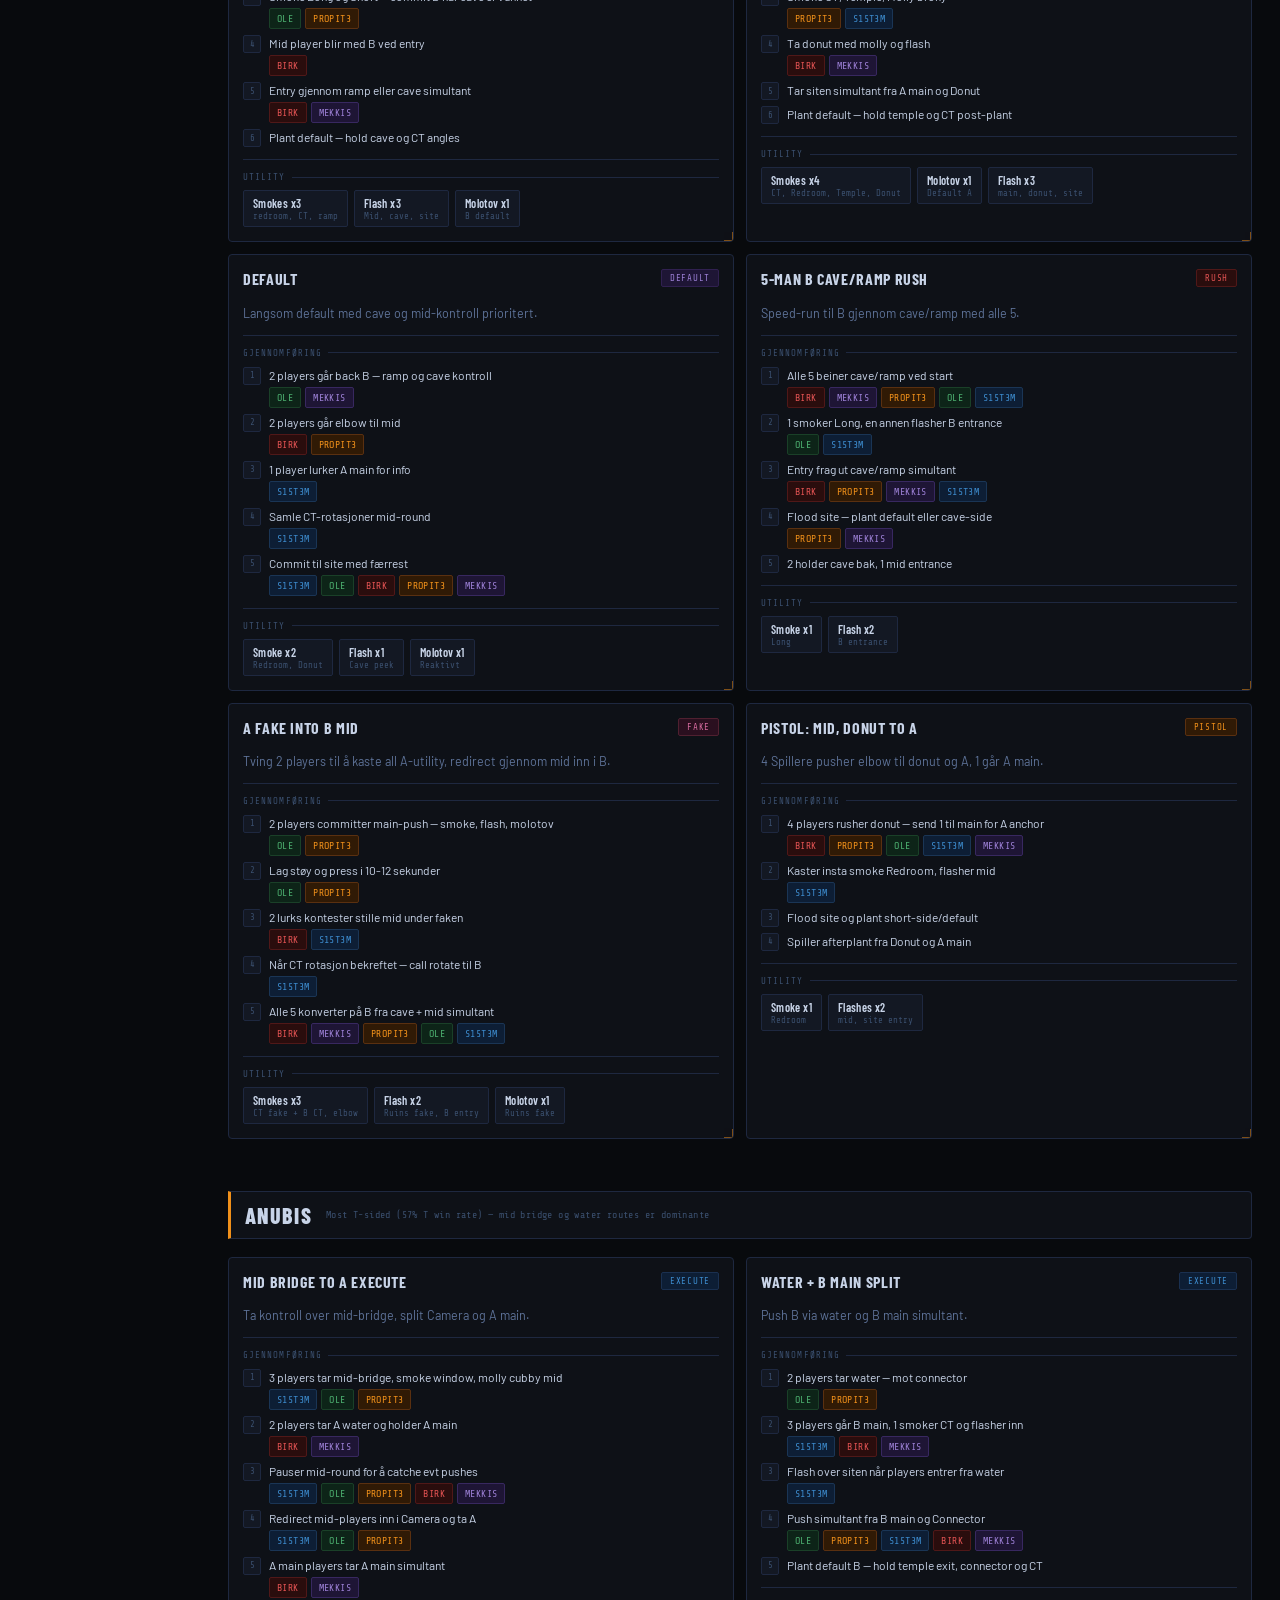
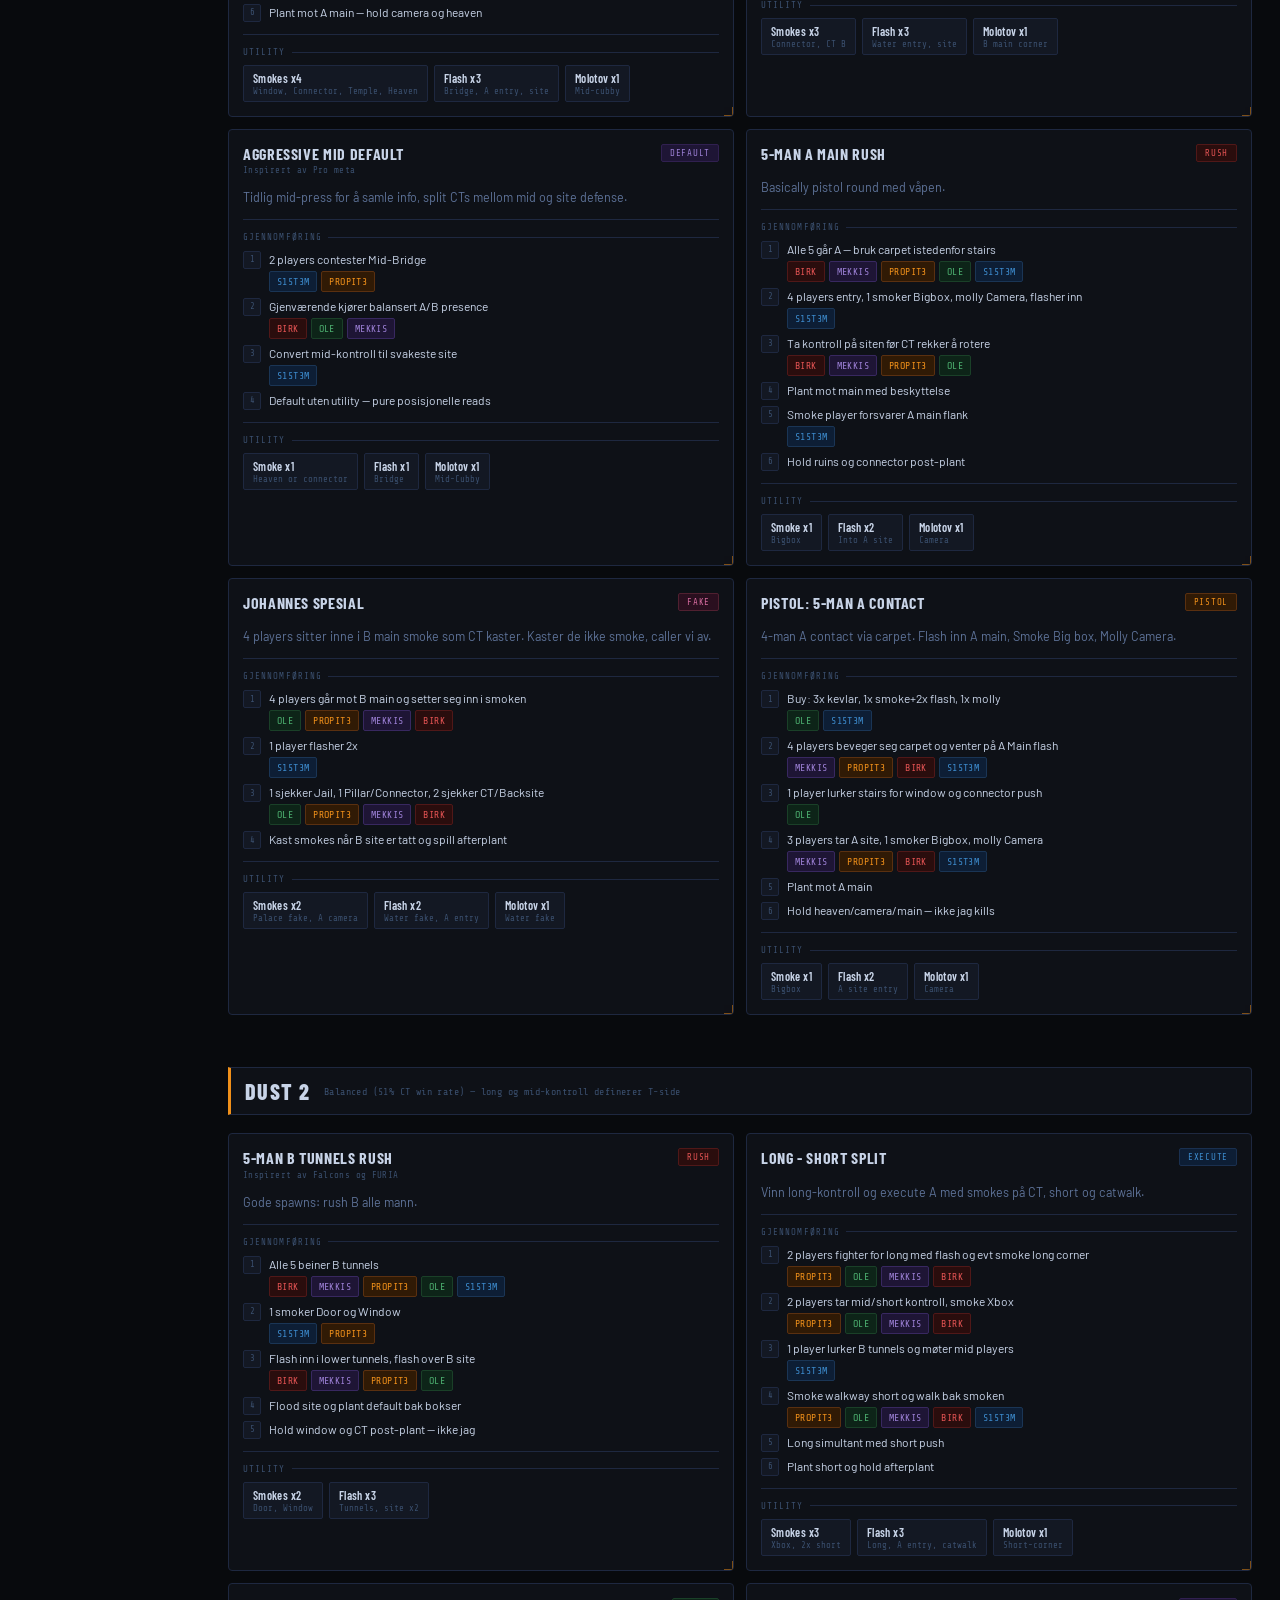
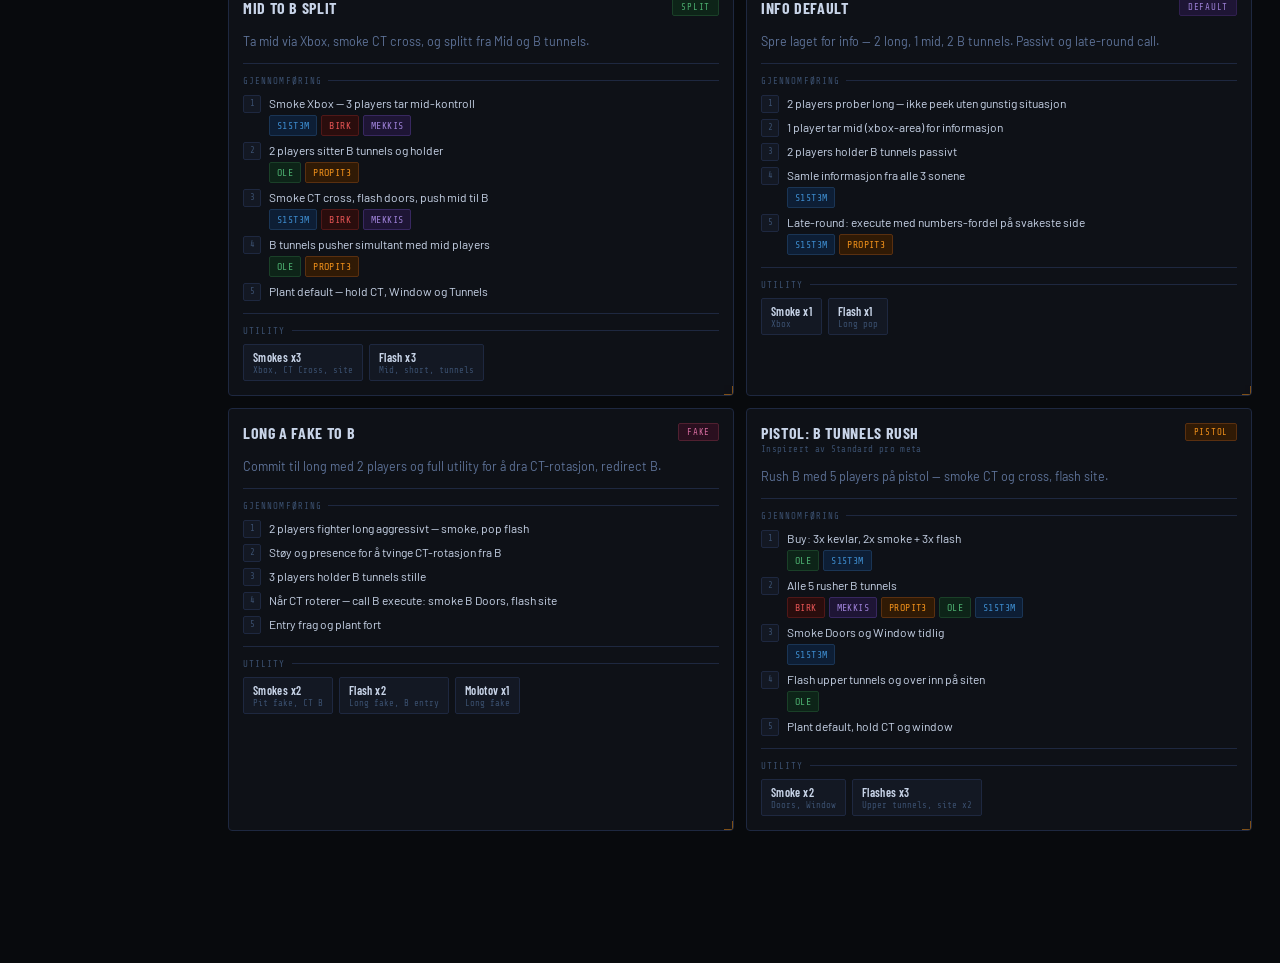
==== commit 581c273b: "Change tag class from 'm' to 'g' for G1zdani" ====
--- a/pages/strats.html
+++ b/pages/strats.html
@@ -82,7 +82,7 @@
         <div class="legend-item"><span class="ptag p">propit3</span> Entry / Support</div>
         <div class="legend-item"><span class="ptag b">Birk</span> Entry / Rifler</div>
         <div class="legend-item"><span class="ptag m">Mekkis</span> Entry / Rifler</div>
-        <div class="legend-item"><span class="ptag m">G1zdani</span> Lurk / Anchor</div>
+        <div class="legend-item"><span class="ptag g">G1zdani</span> Lurk / Anchor</div>
       </div>
 
       <!-- Strat content (rendered by app.js) -->
--- a/css/main.css
+++ b/css/main.css
@@ -33,6 +33,7 @@
   --c-pro: #f0901a;
   --c-birk: #e05252;
   --c-mek: #9b7fd4;
+  --c-g1z: #f5c518;
 }
 
 /* ── LIGHT MODE ── */
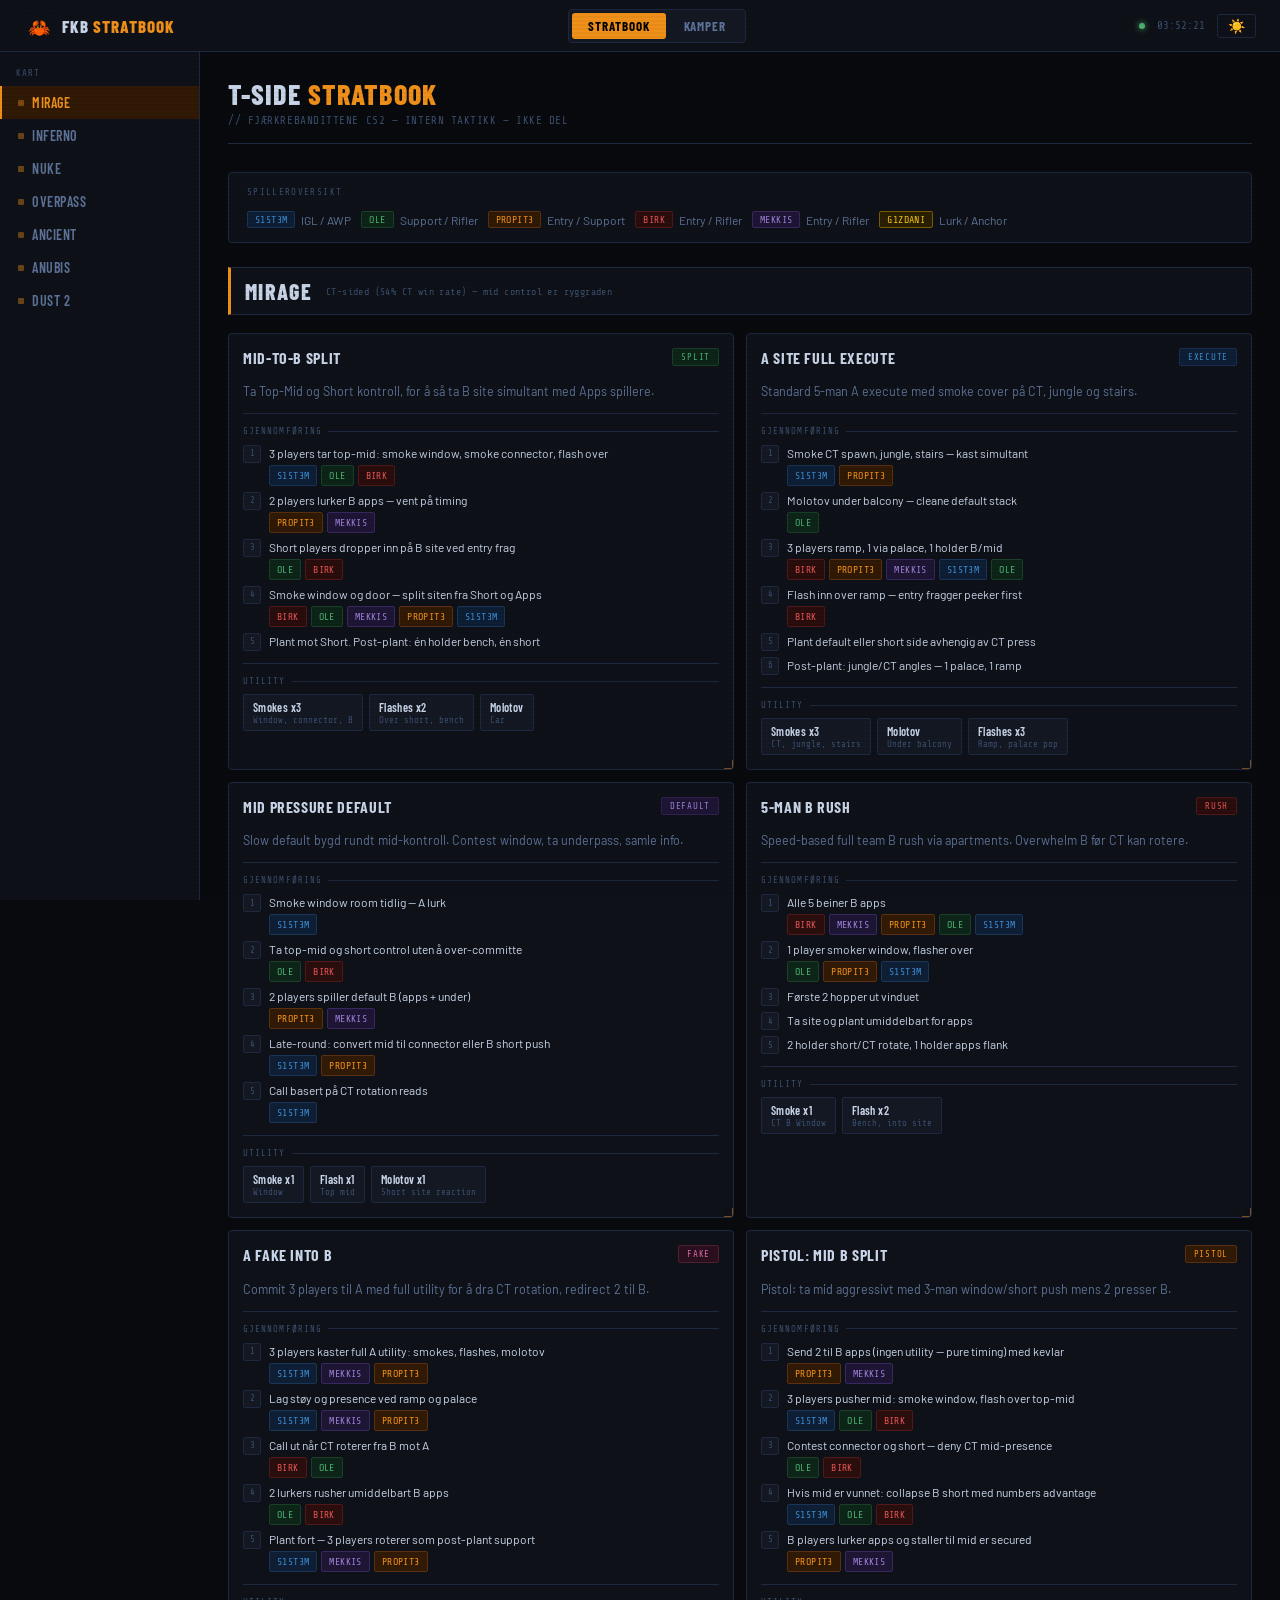
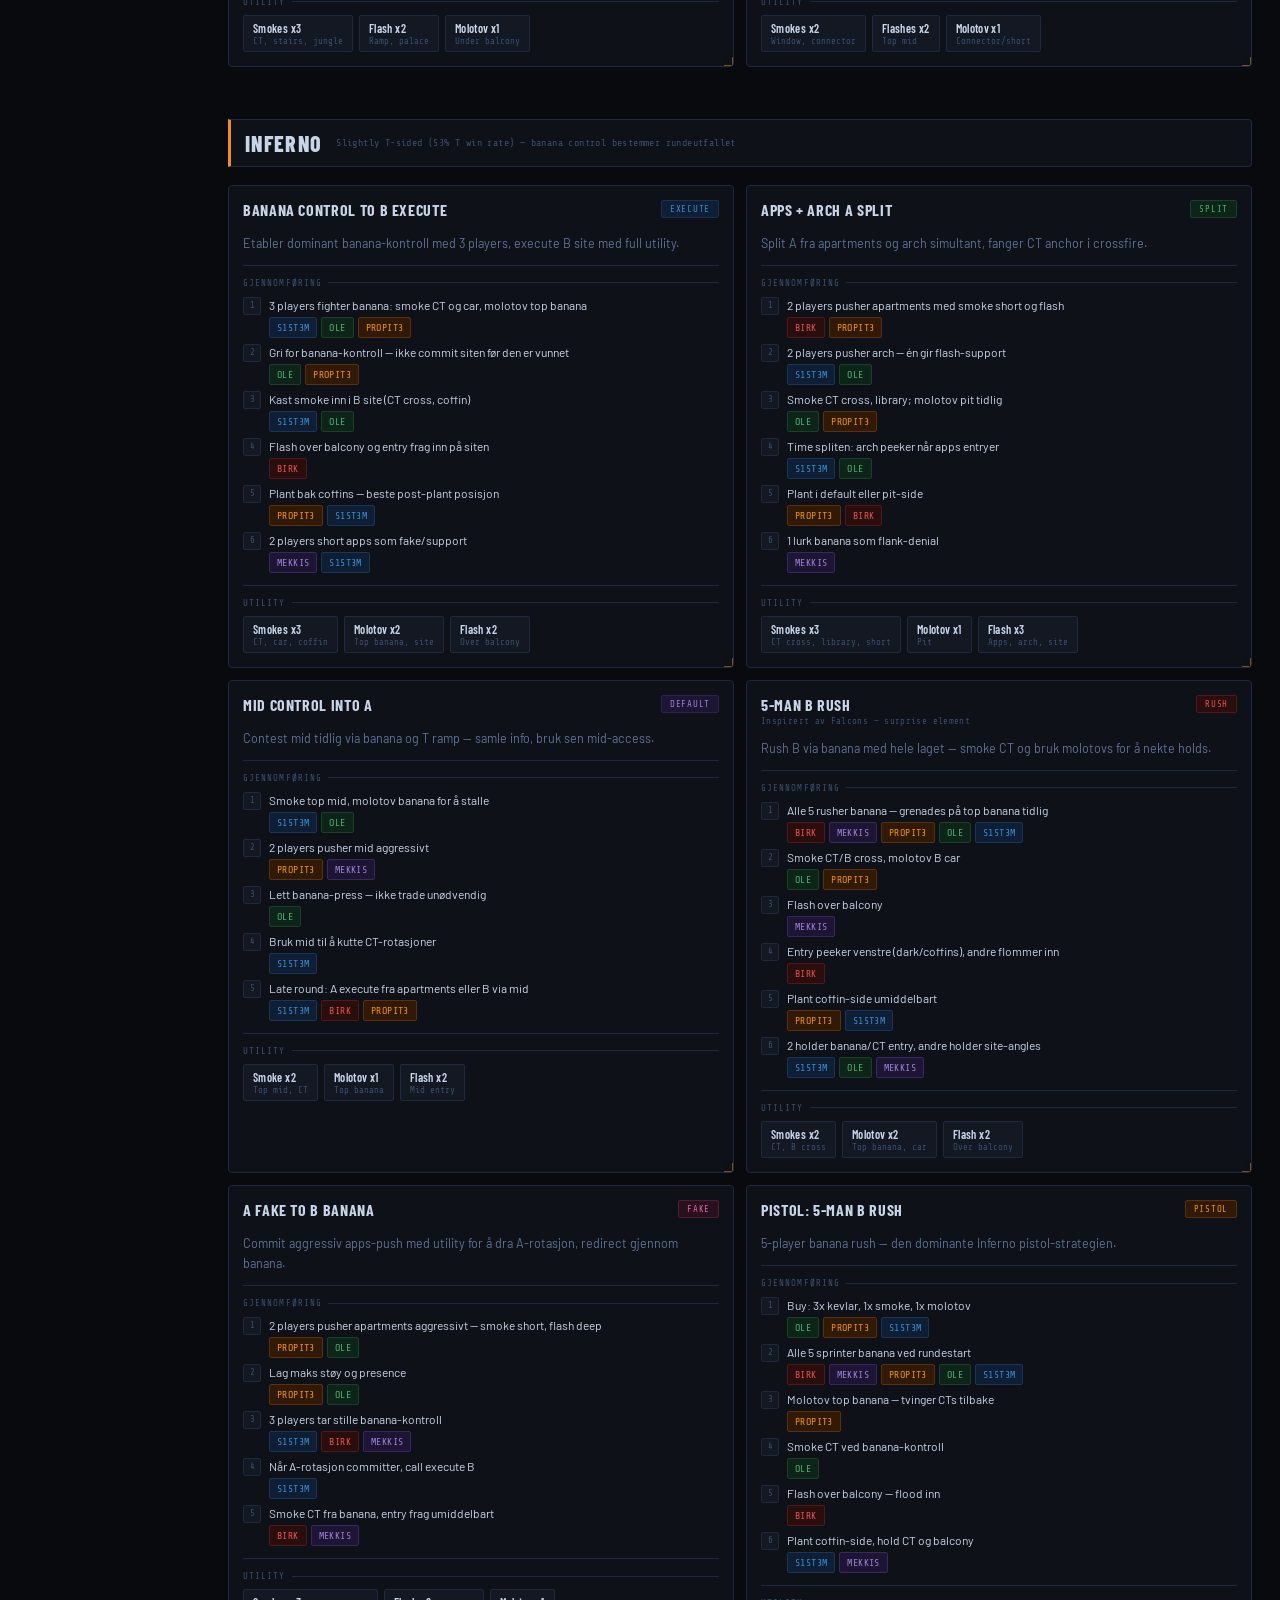
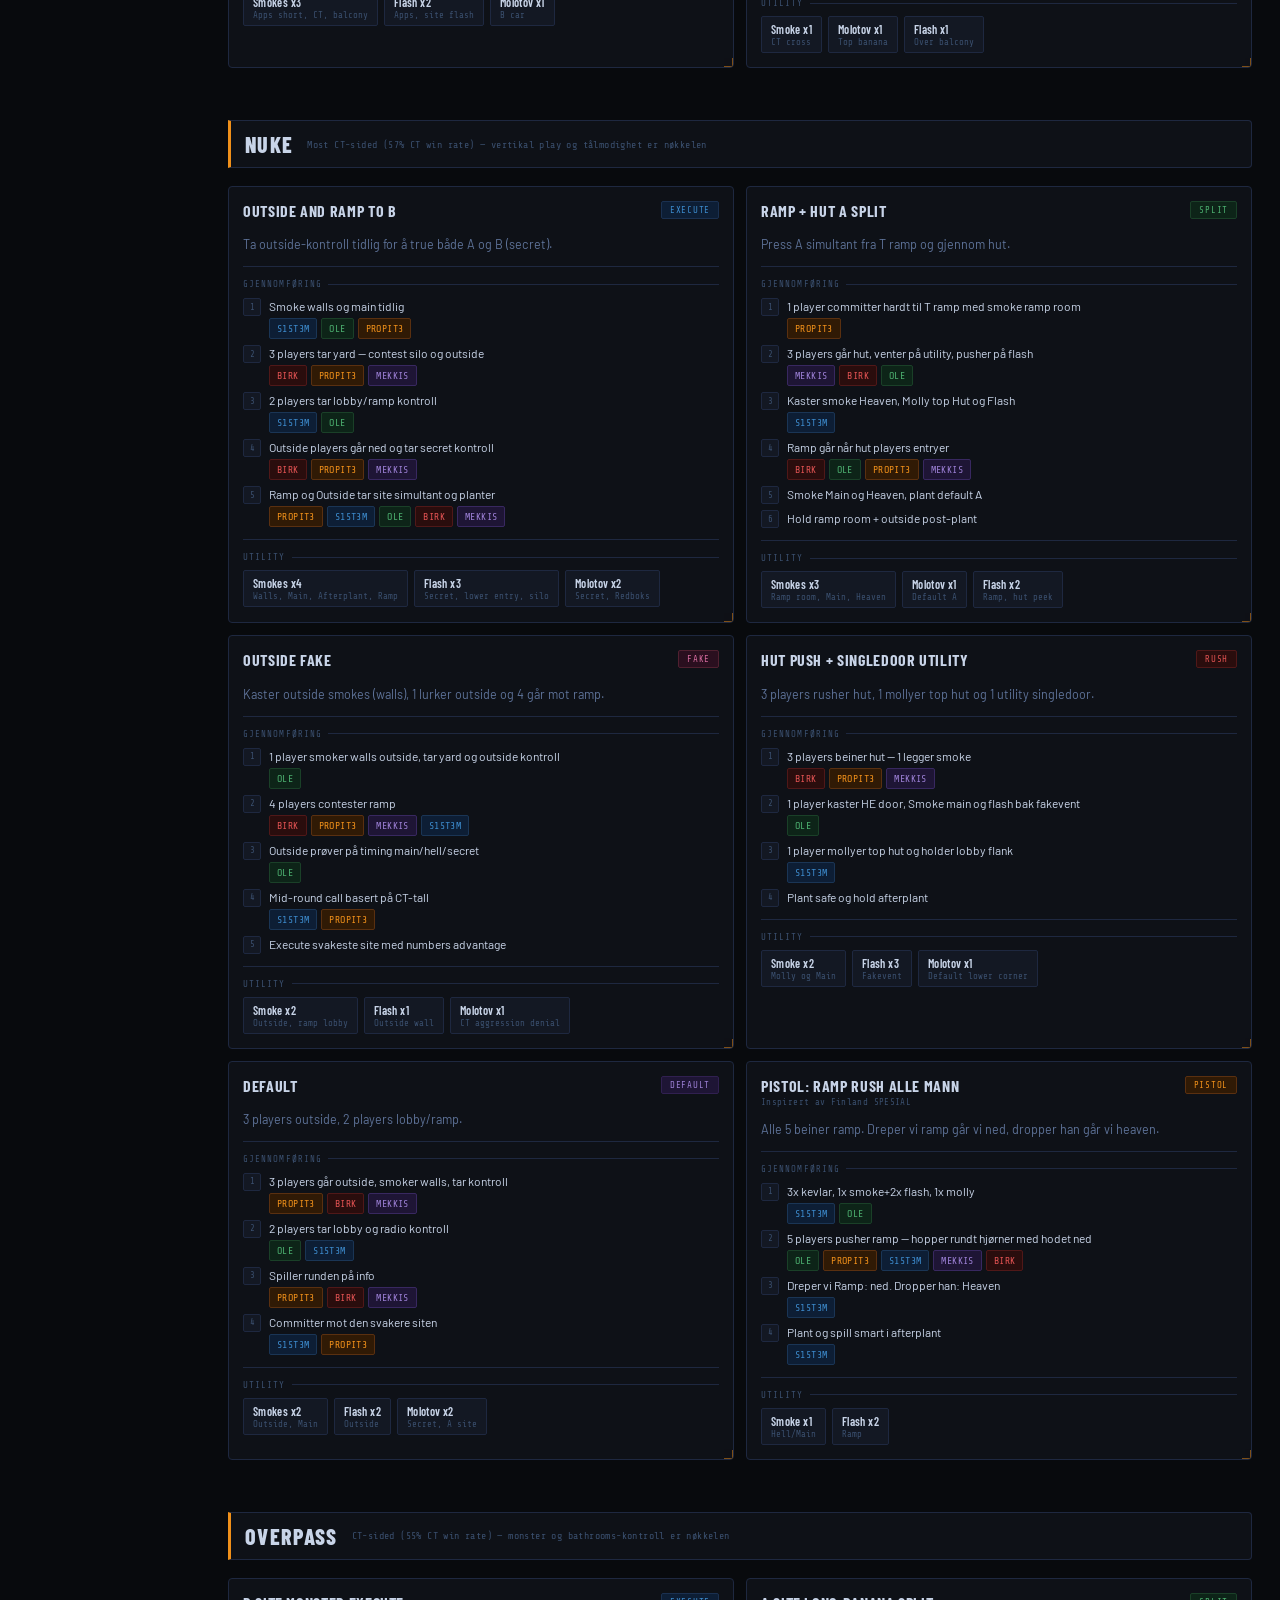
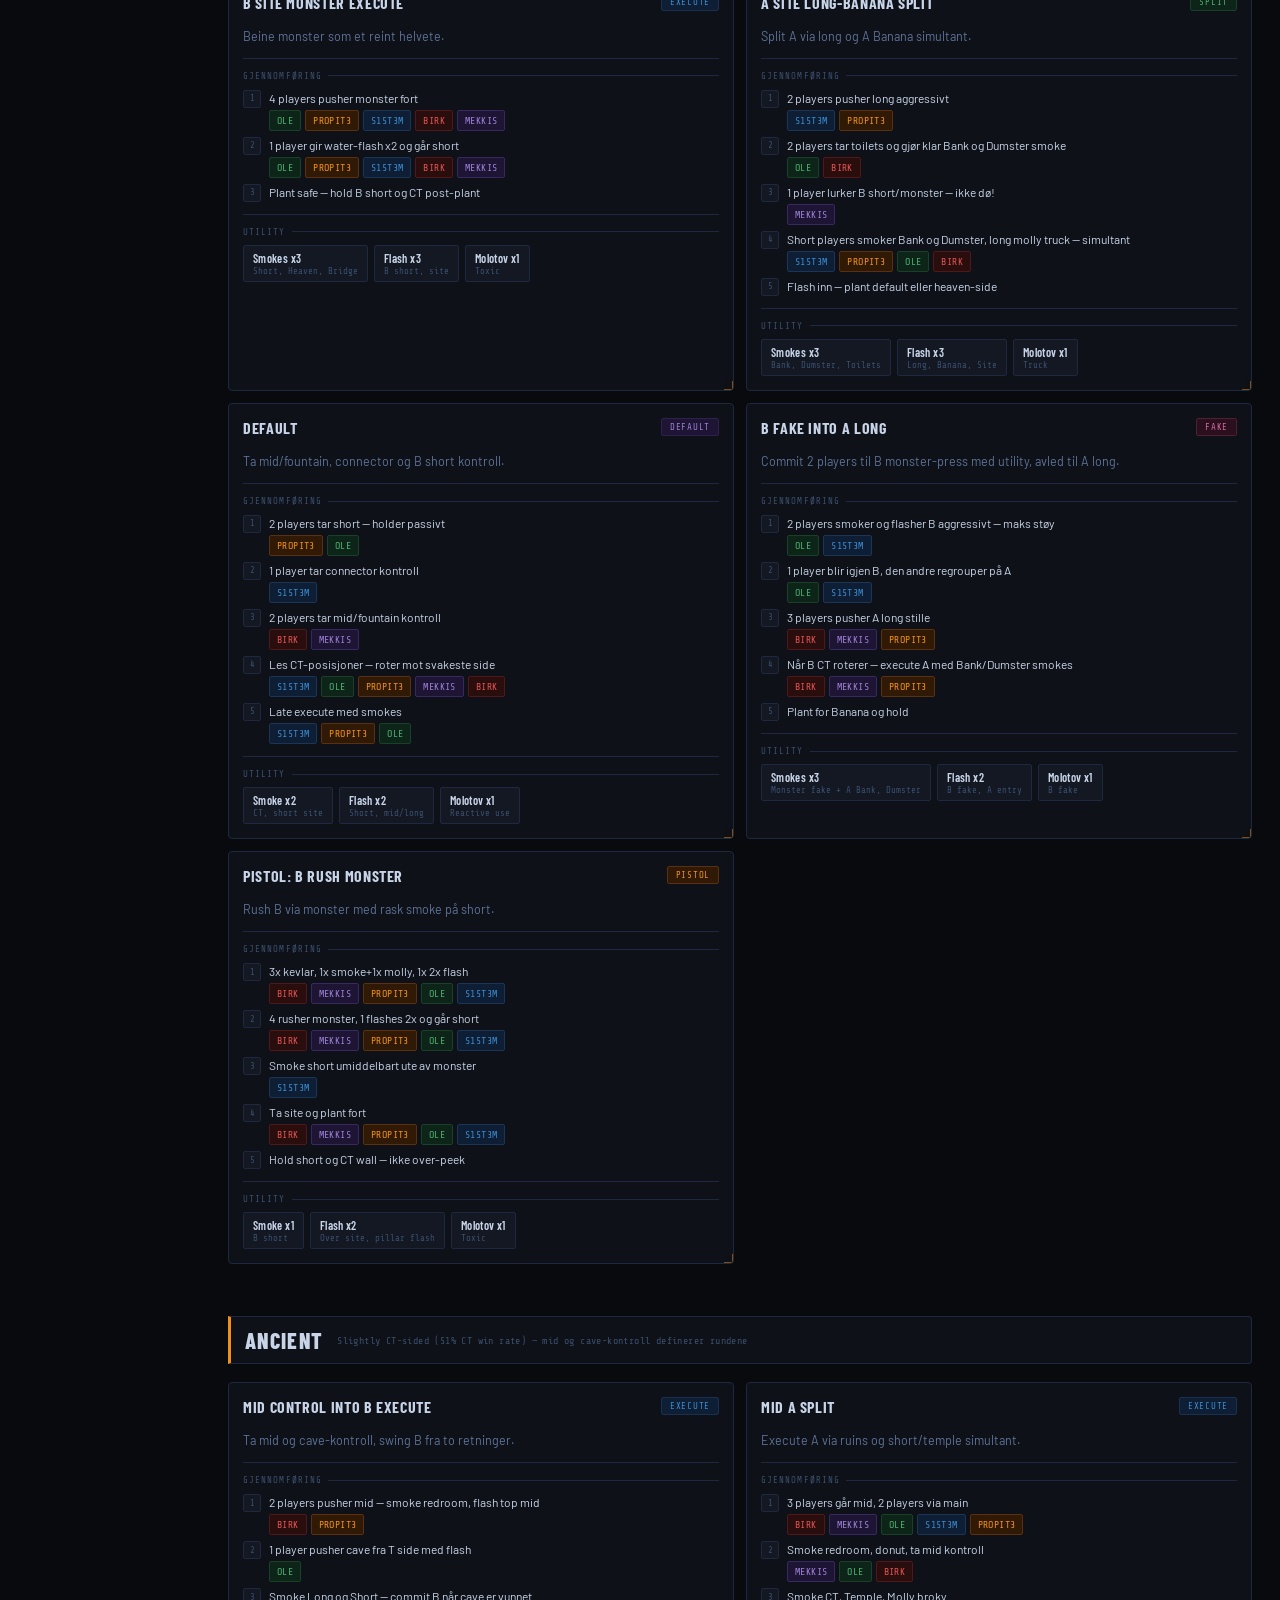
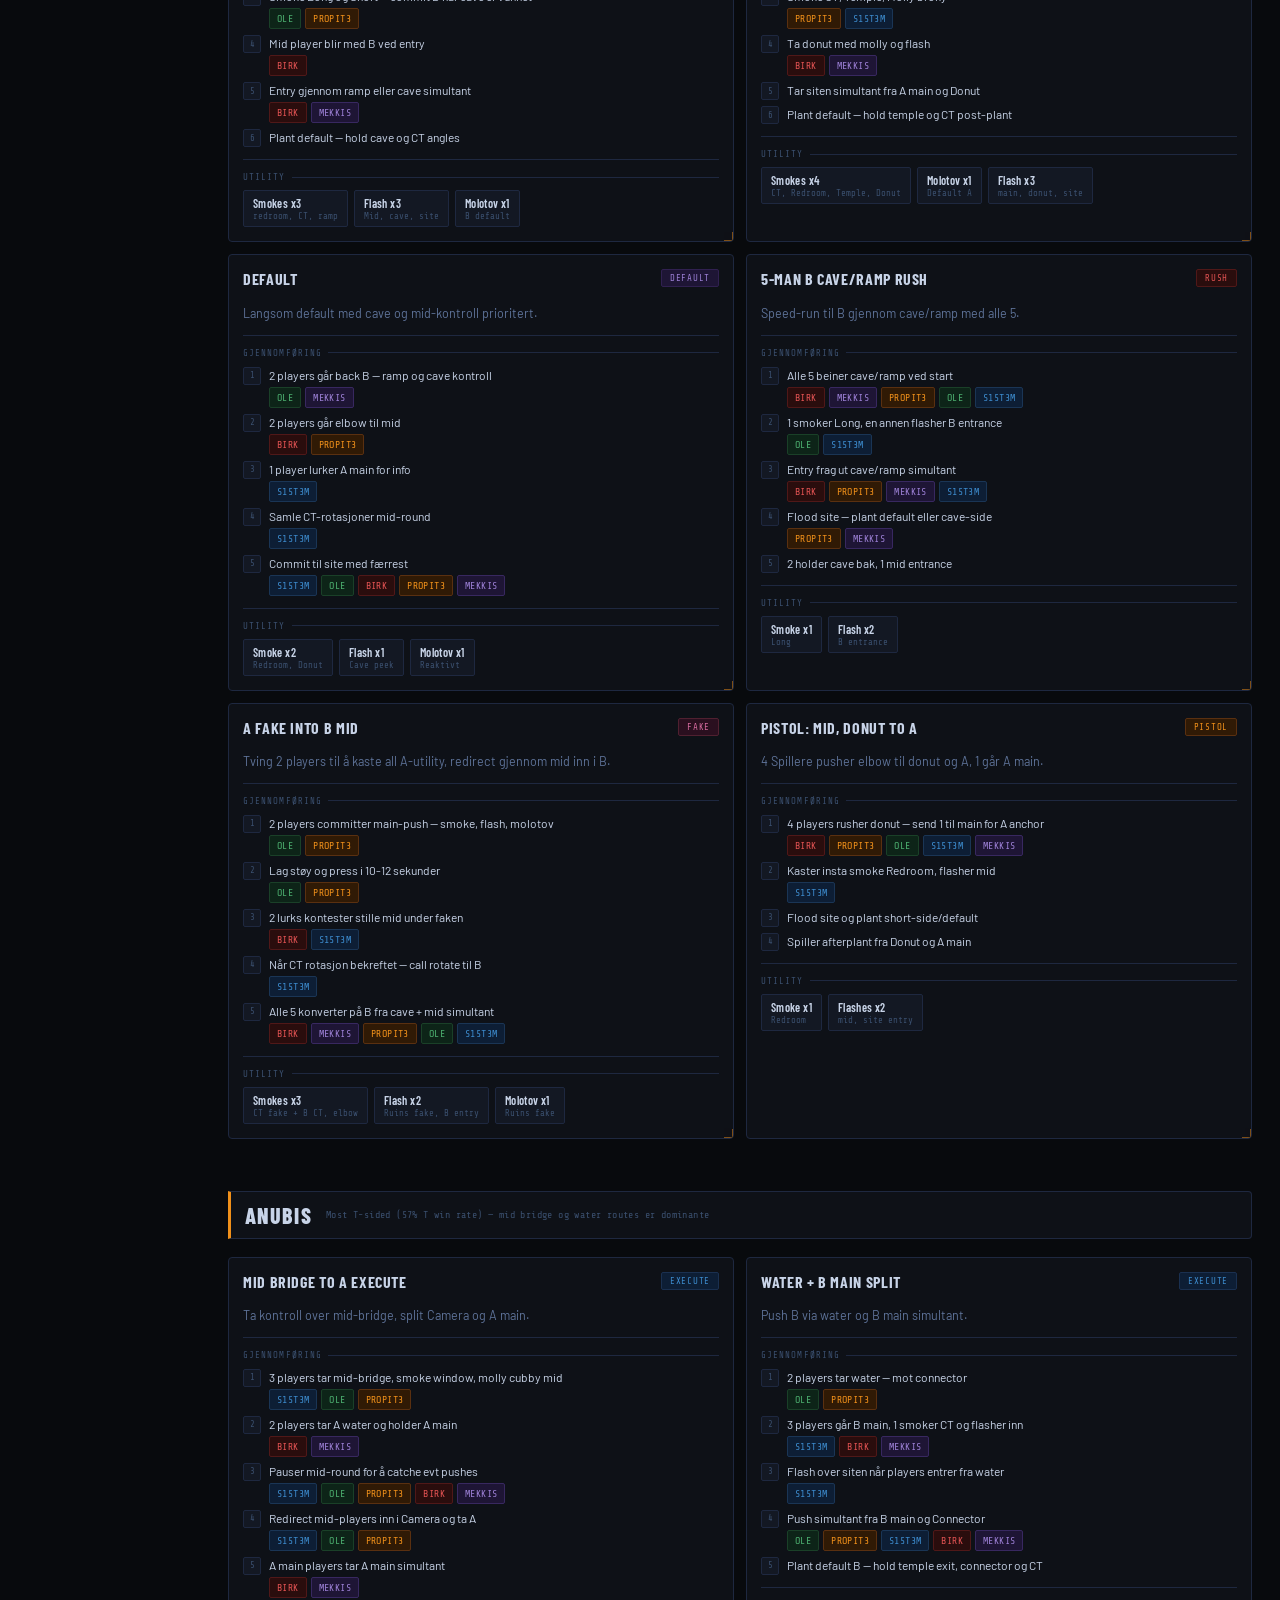
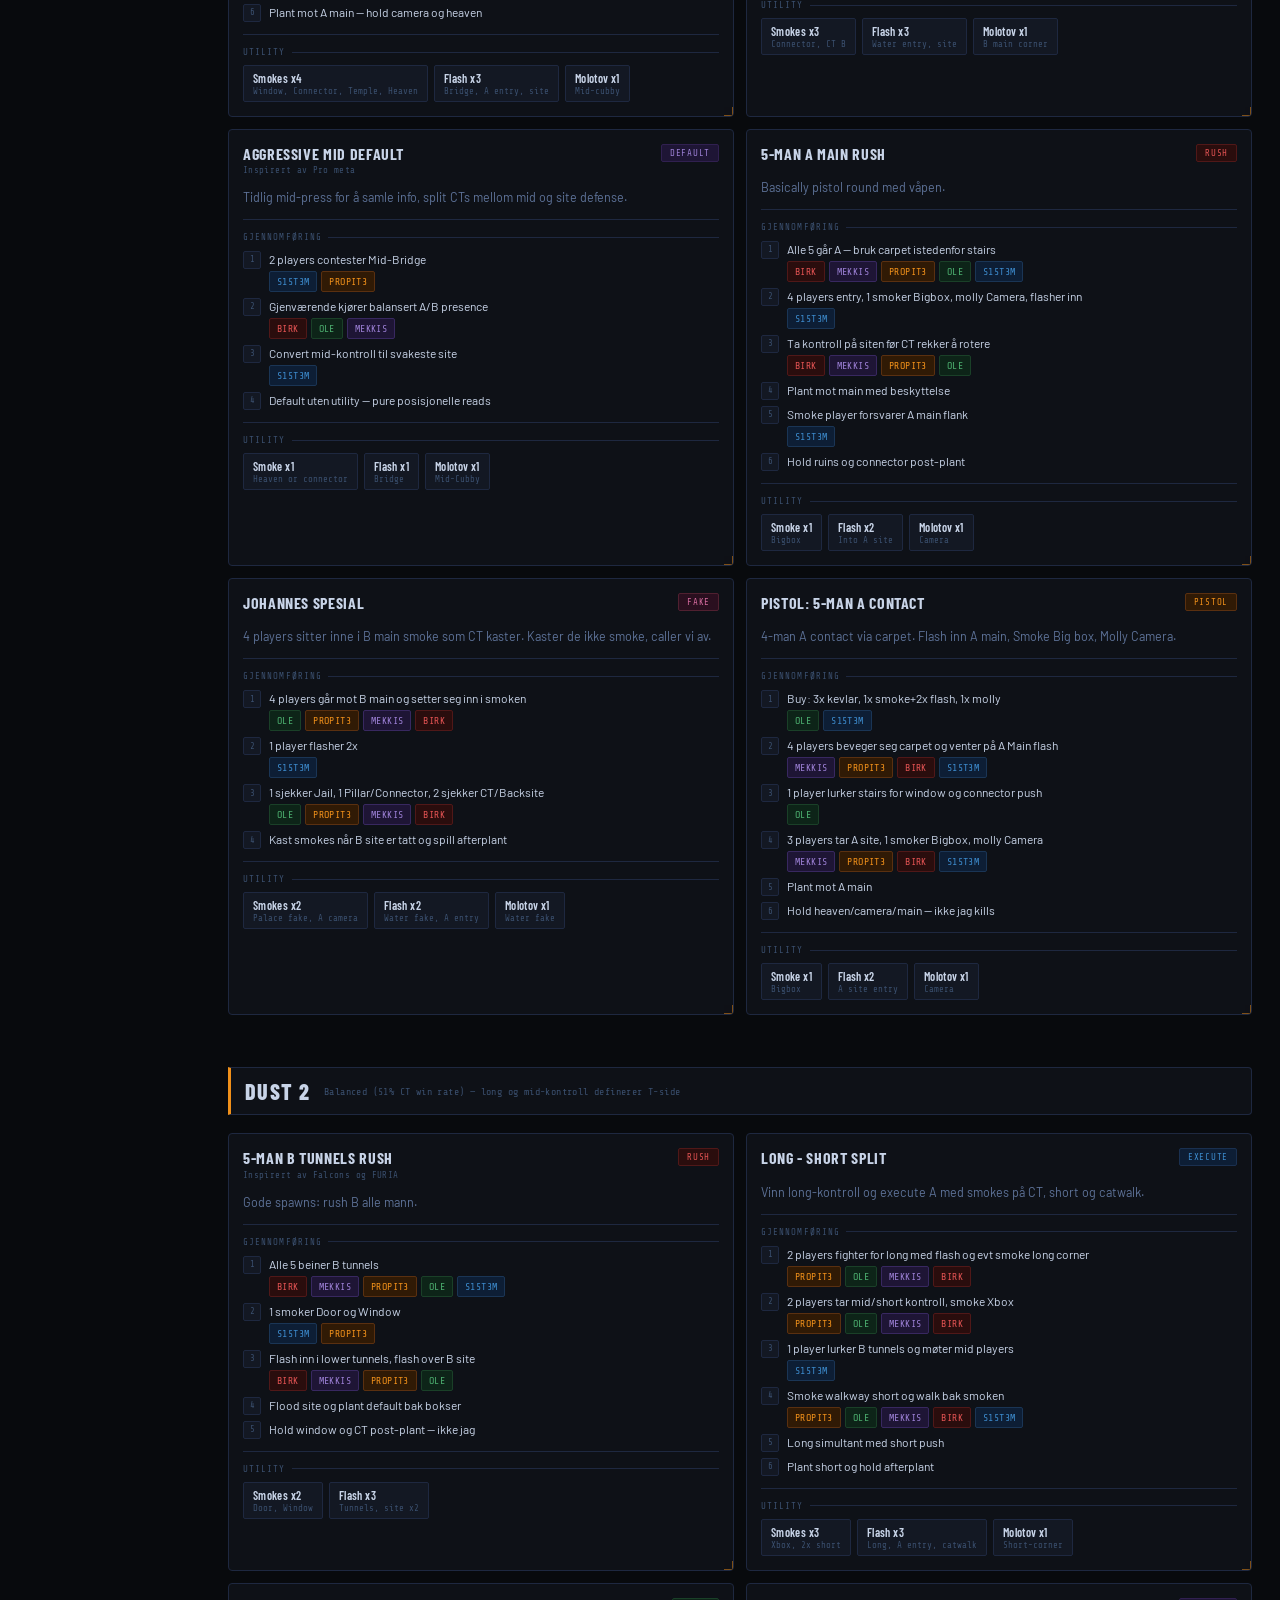
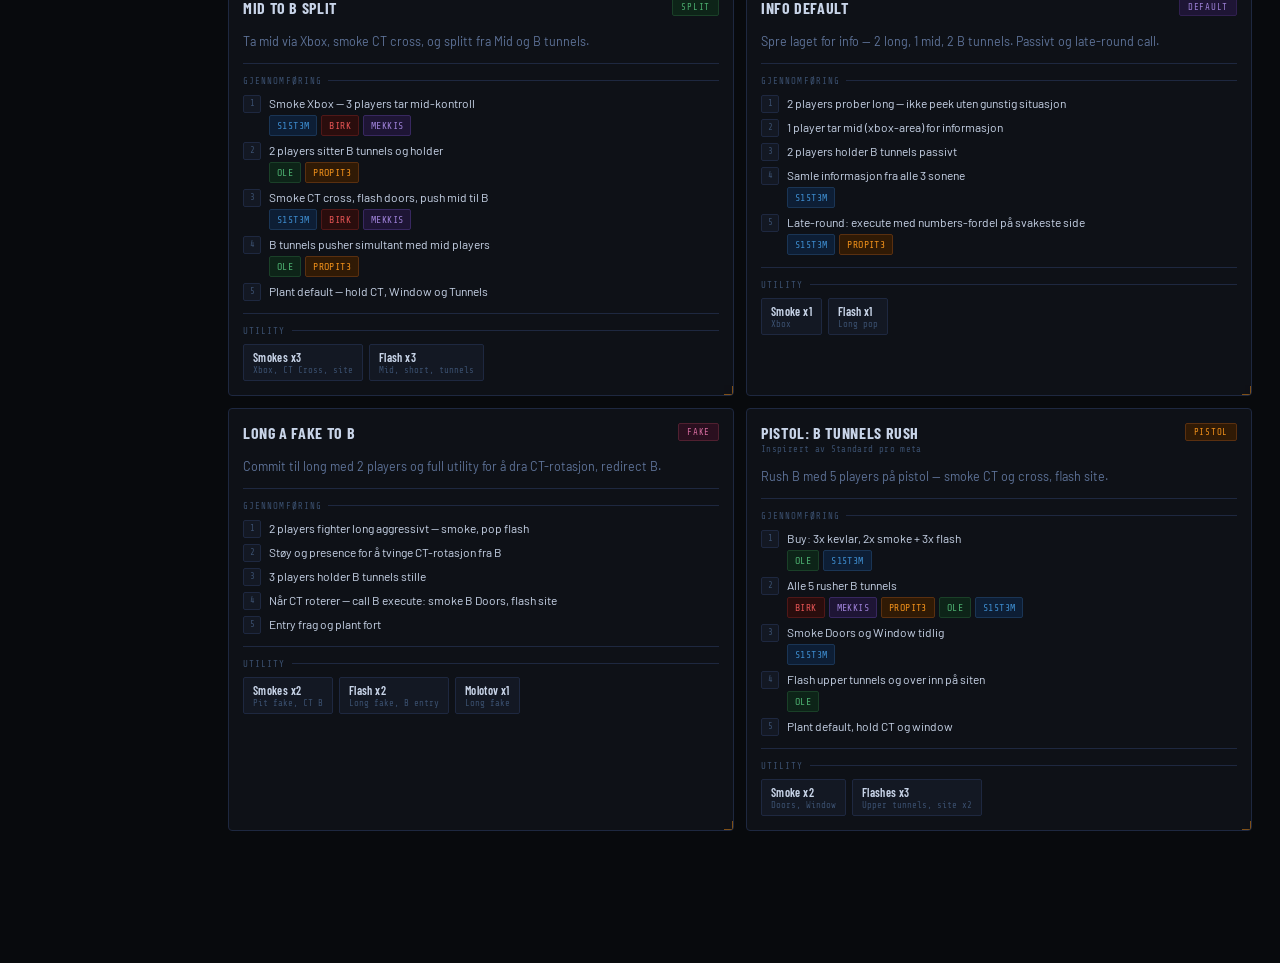
==== commit c0195a01: "Change Ole's role from Anchor to Rifler" ====
--- a/pages/strats.html
+++ b/pages/strats.html
@@ -78,7 +78,7 @@
       <div class="legend-card">
         <div class="legend-card-title">Spilleroversikt</div>
         <div class="legend-item"><span class="ptag s">S15T3M</span> IGL / AWP</div>
-        <div class="legend-item"><span class="ptag o">Ole</span> Support / Anchor</div>
+        <div class="legend-item"><span class="ptag o">Ole</span> Support / Rifler</div>
         <div class="legend-item"><span class="ptag p">propit3</span> Entry / Support</div>
         <div class="legend-item"><span class="ptag b">Birk</span> Entry / Rifler</div>
         <div class="legend-item"><span class="ptag m">Mekkis</span> Entry / Rifler</div>
--- a/css/main.css
+++ b/css/main.css
@@ -335,6 +335,7 @@
 .ptag.p { background: #301a05; color: #f0901a; border: 1px solid #5a3010; }
 .ptag.b { background: #2a0d0d; color: #e05252; border: 1px solid #501818; }
 .ptag.m { background: #1e1535; color: #9b7fd4; border: 1px solid #382860; }
+.ptag.g { background: #2a1f00; color: #f5c518; border: 1px solid #7a5c00; }
 
 /* ── MAP SECTION ── */
 .map-section {
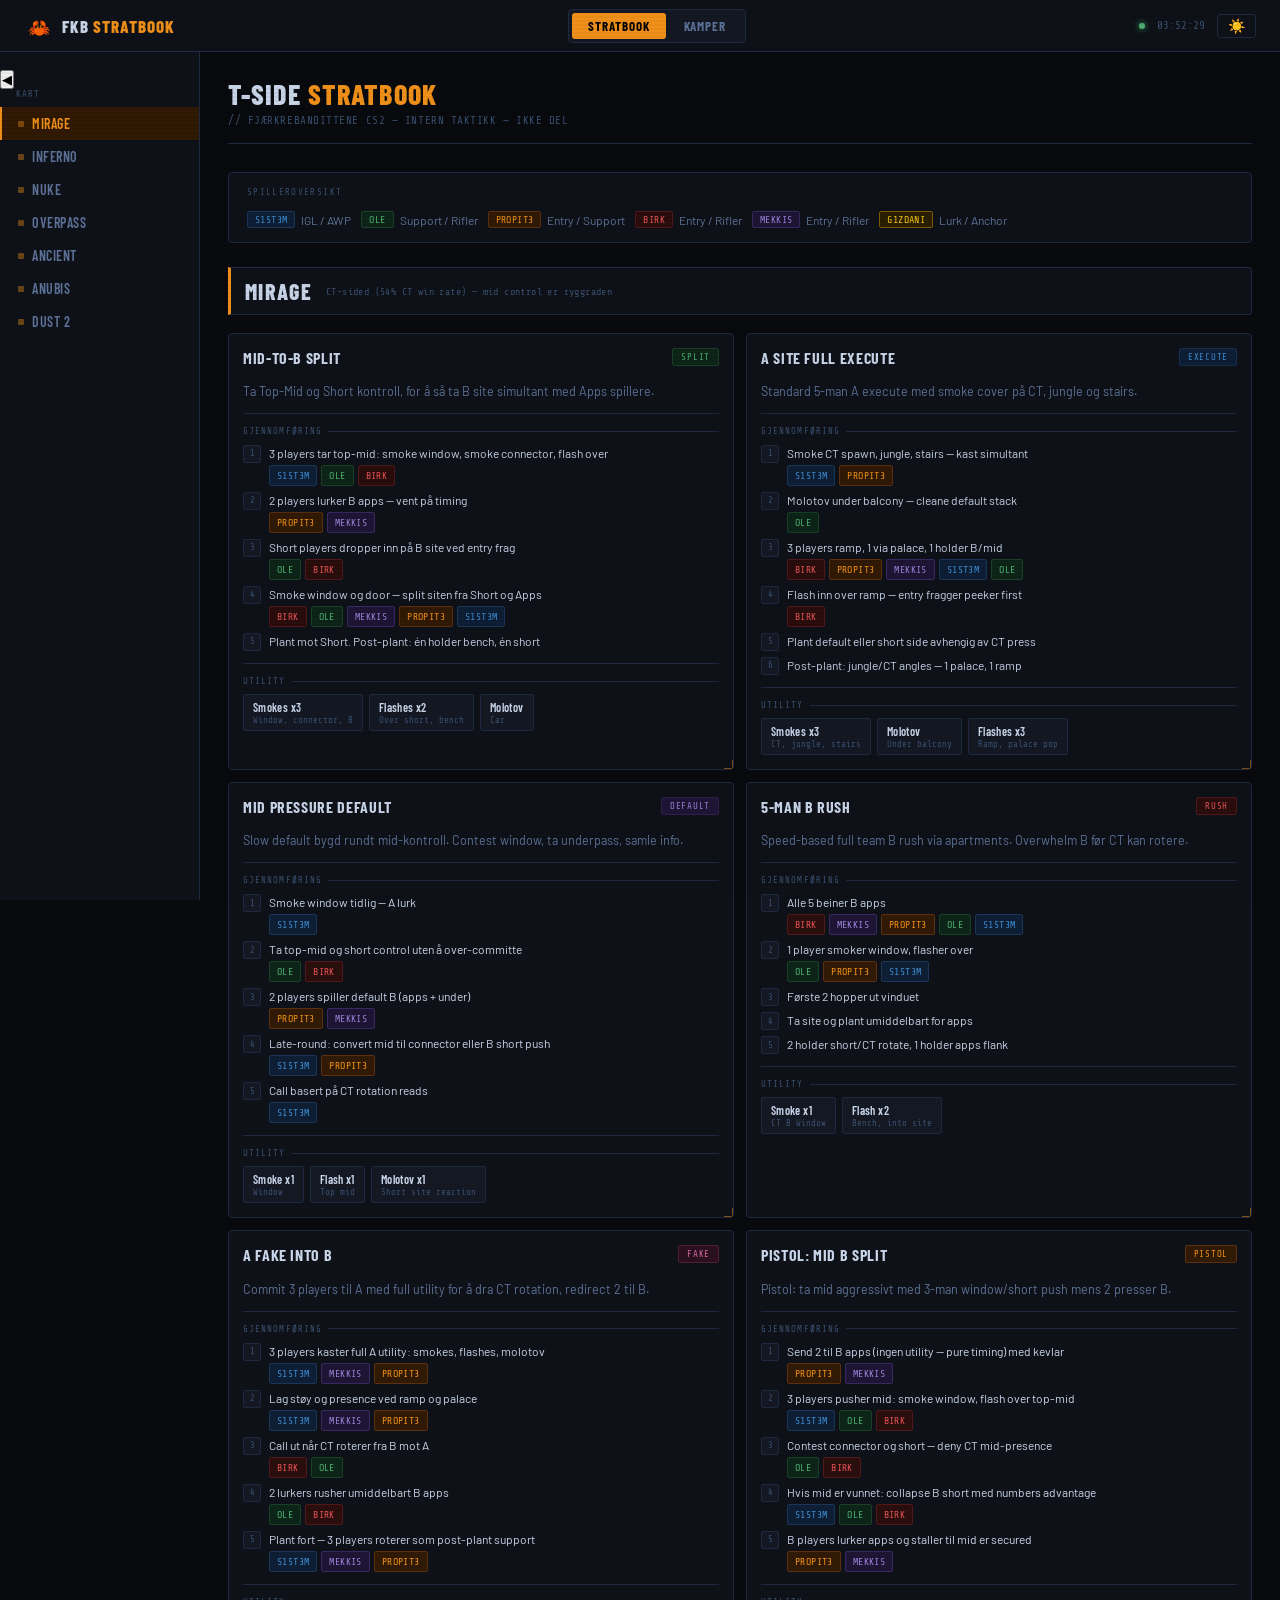
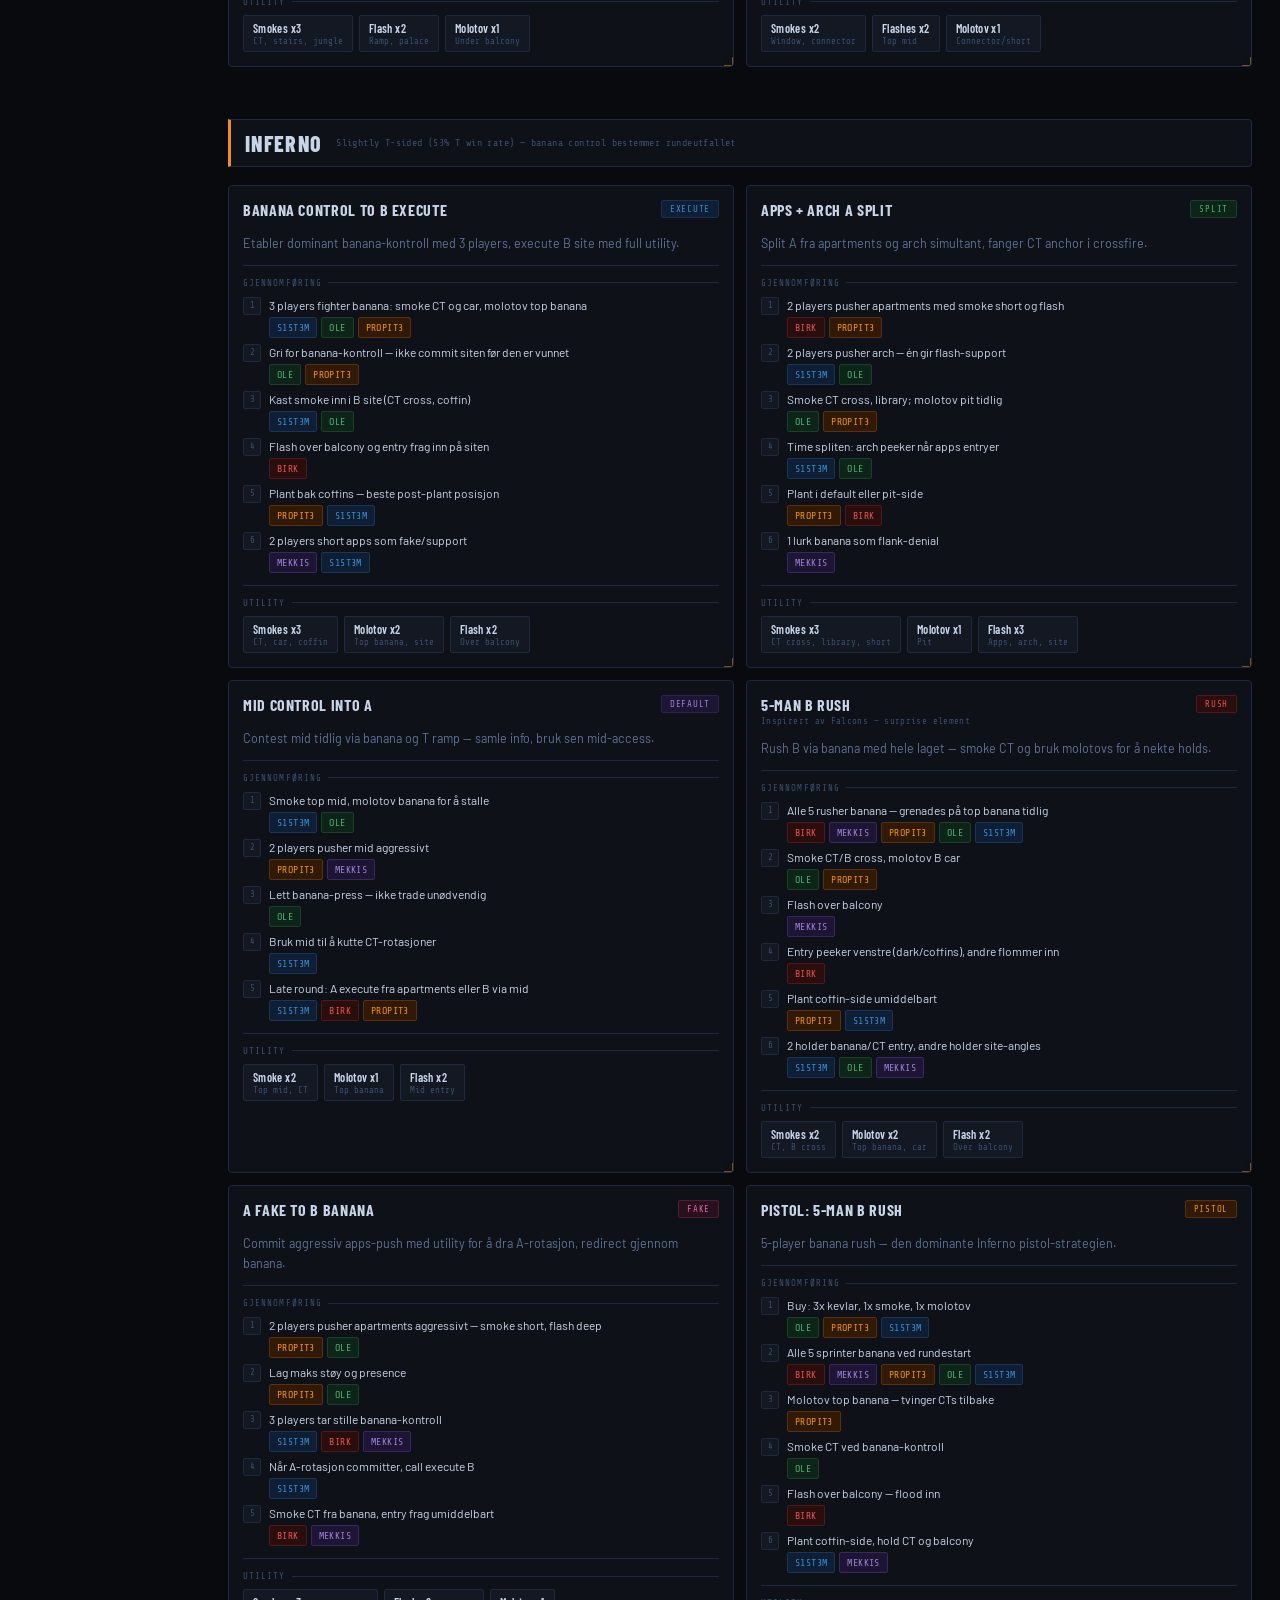
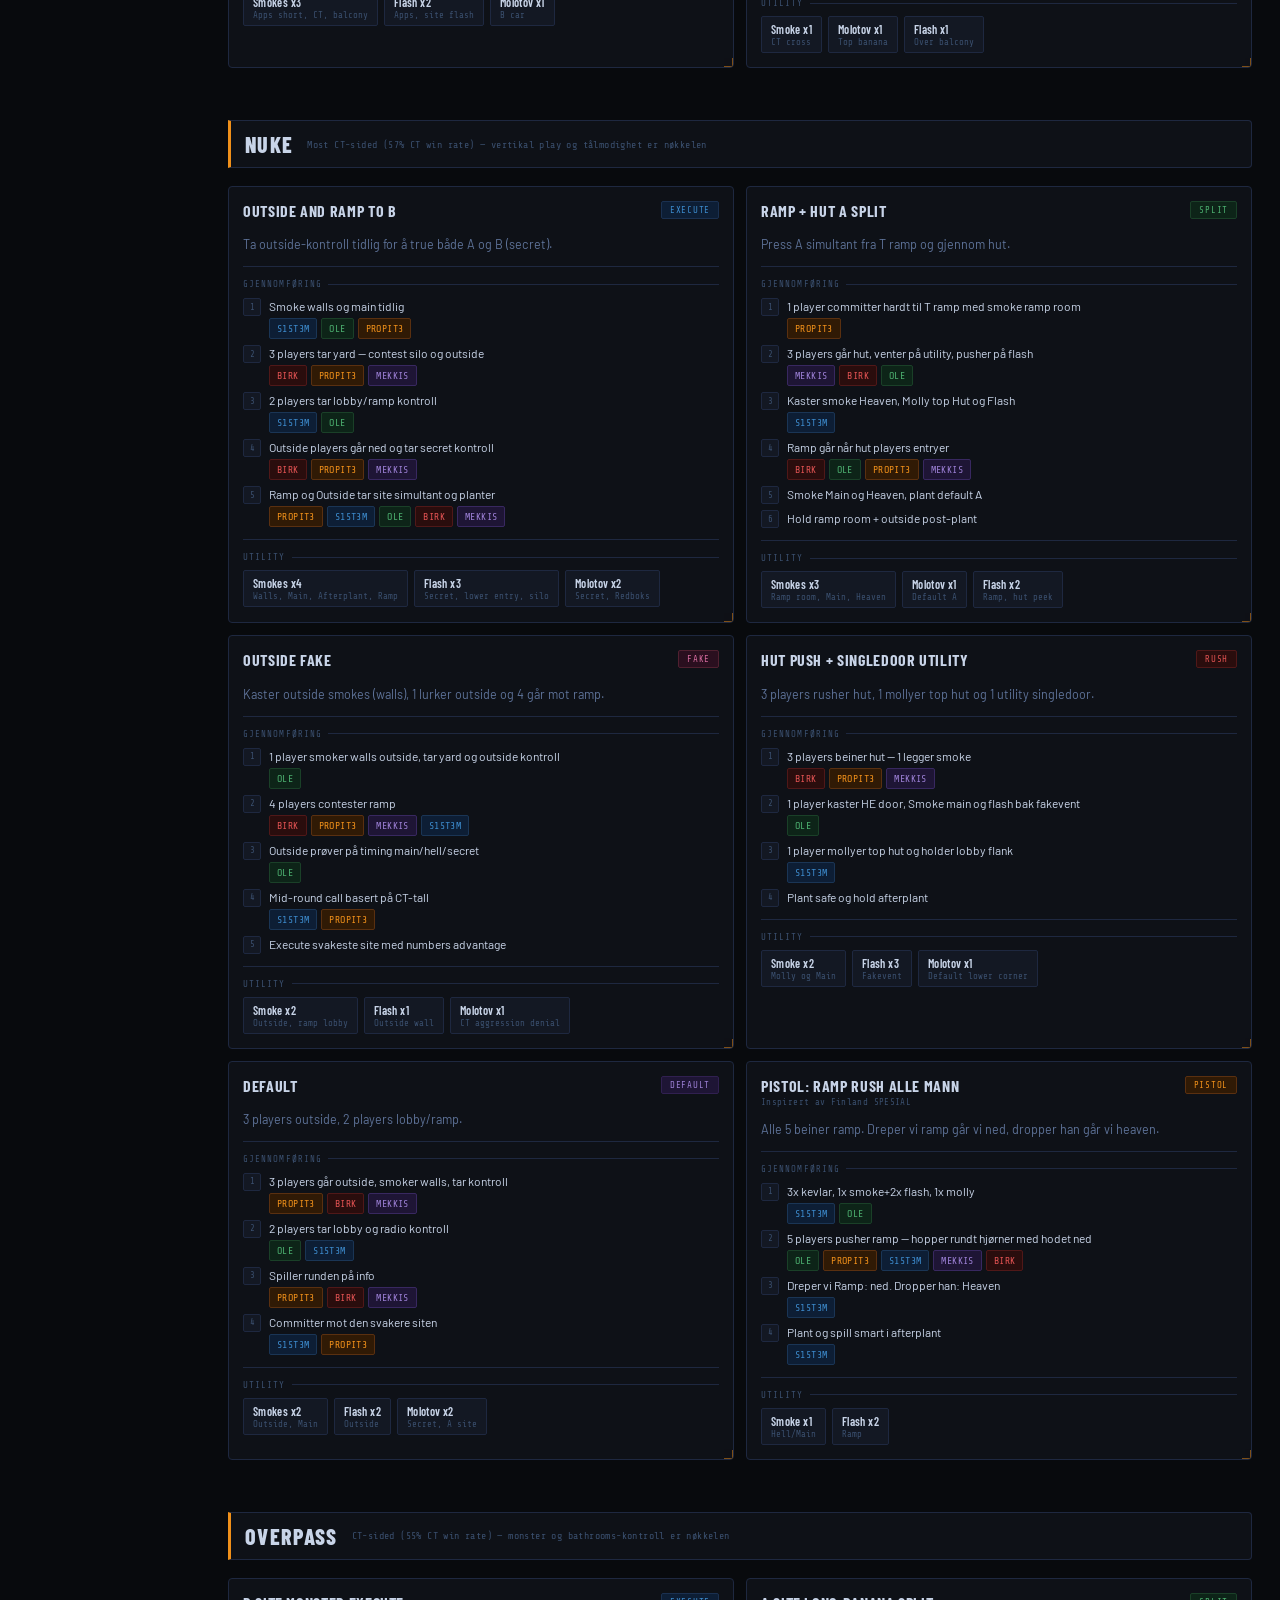
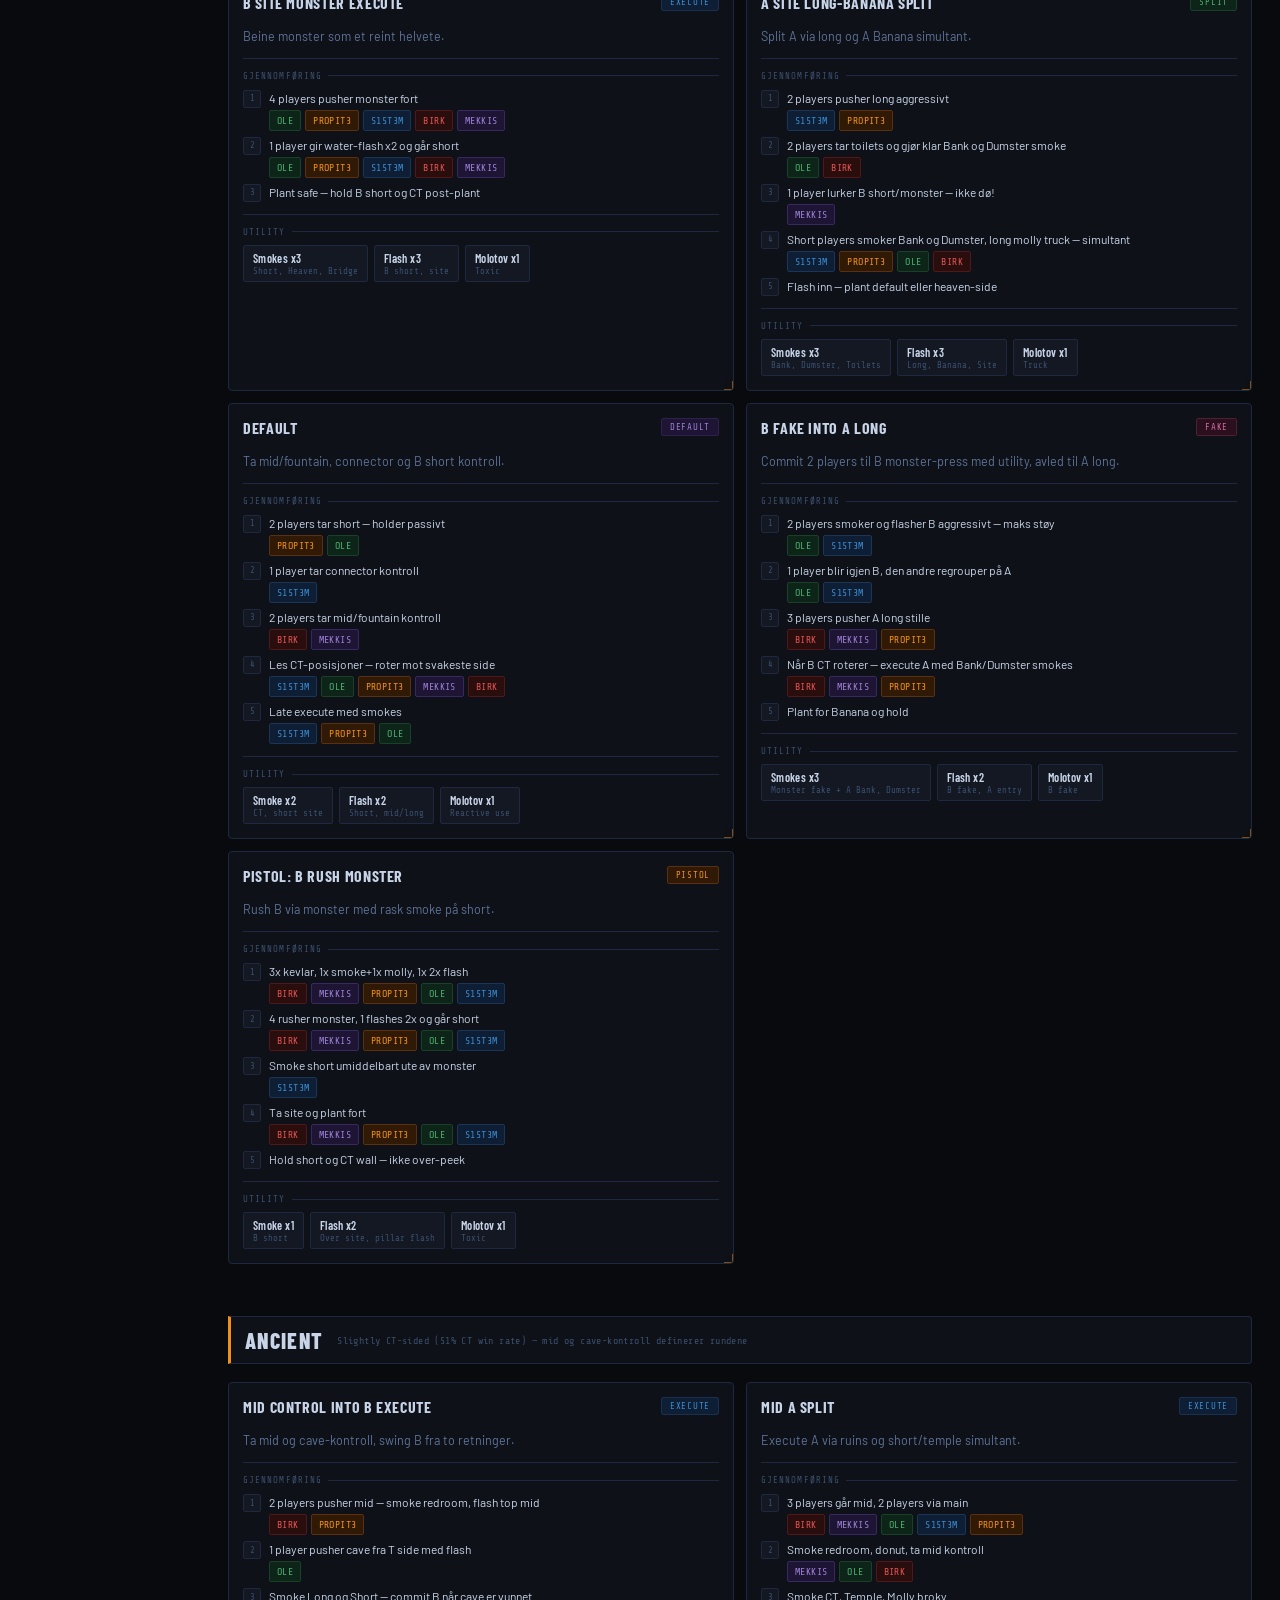
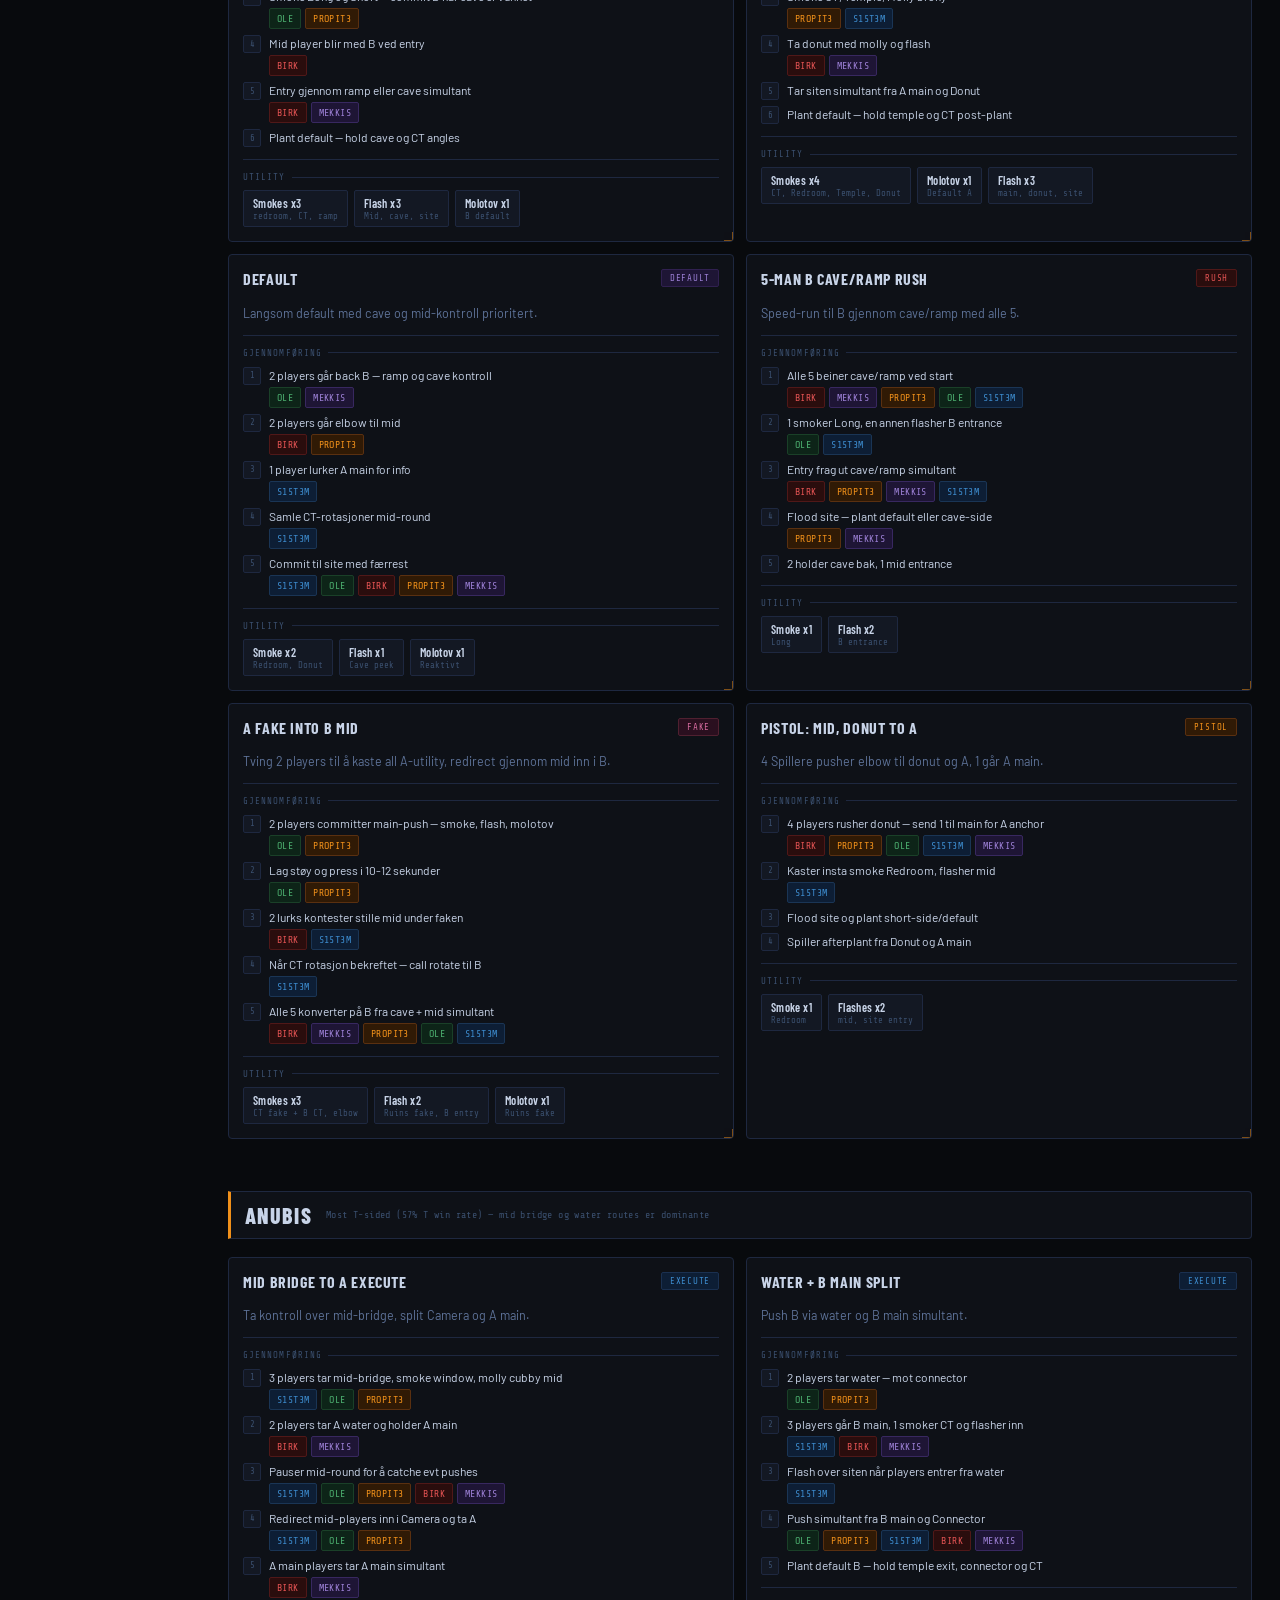
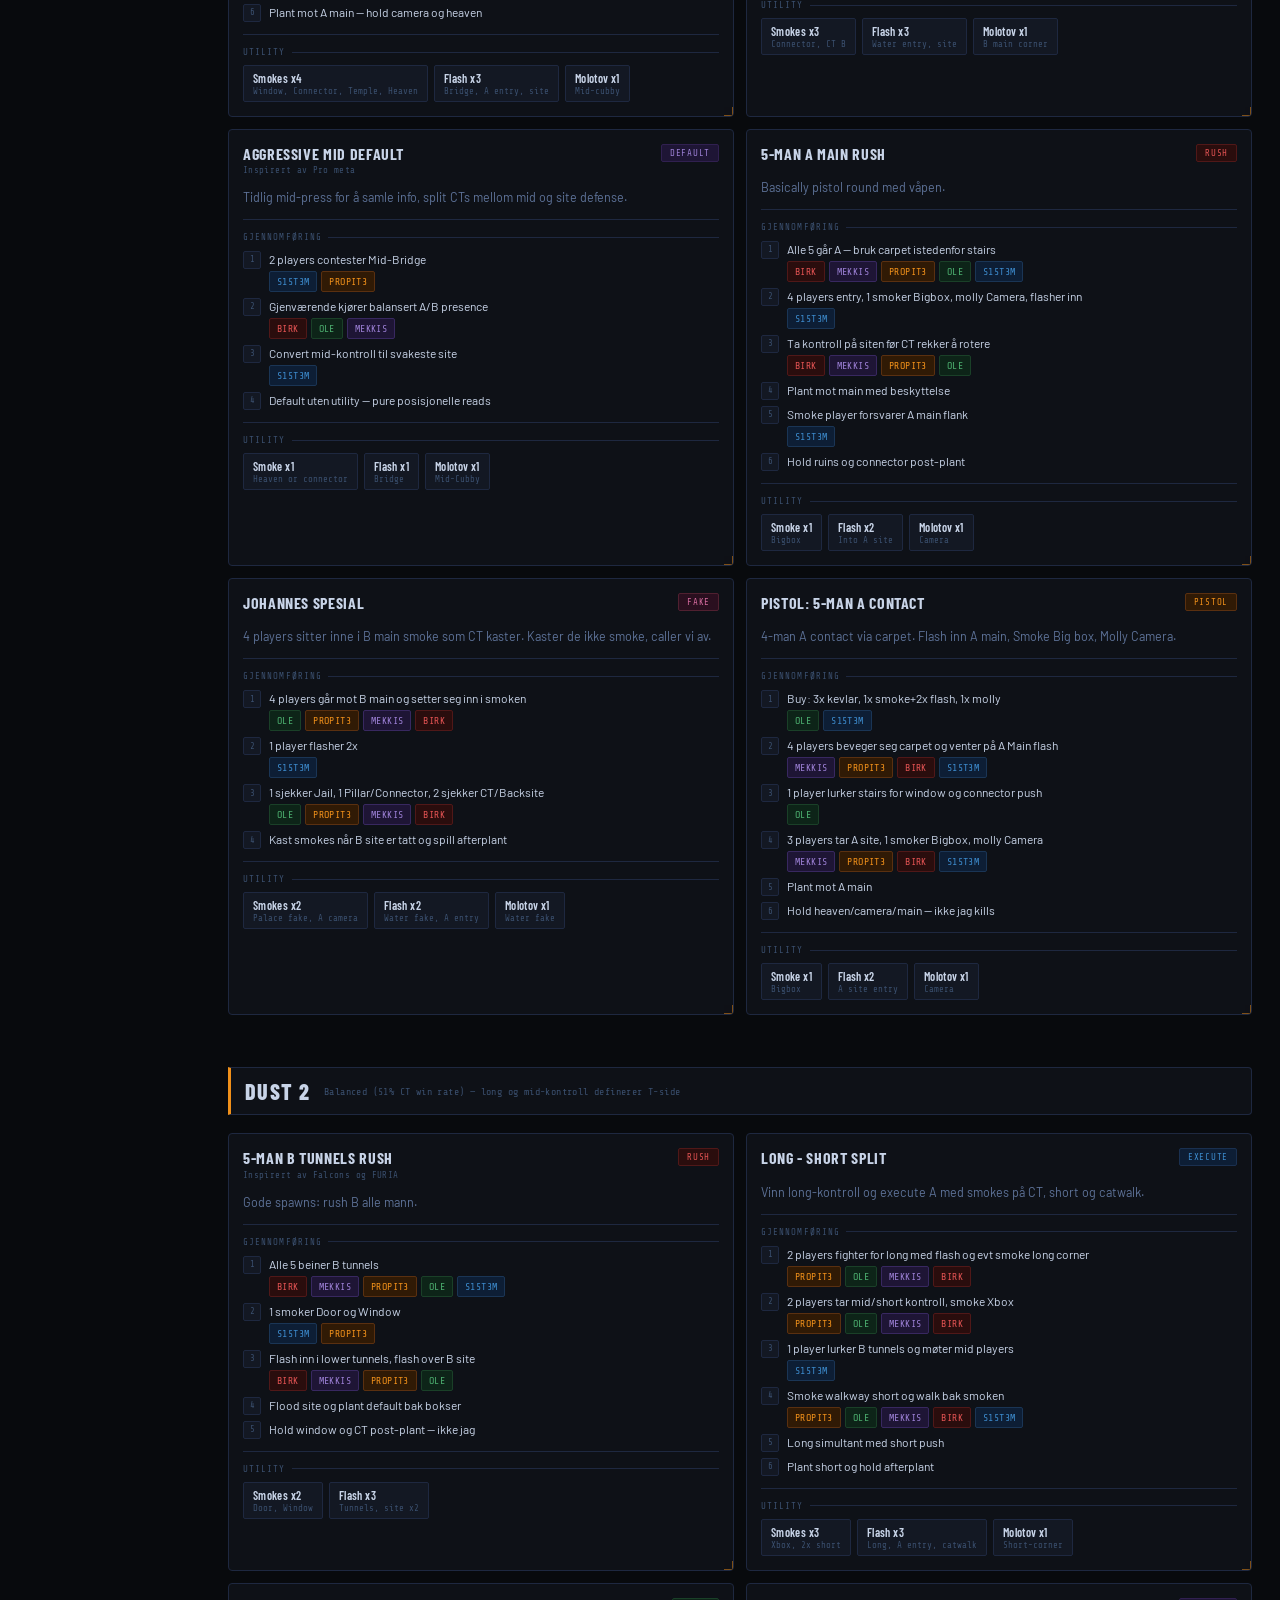
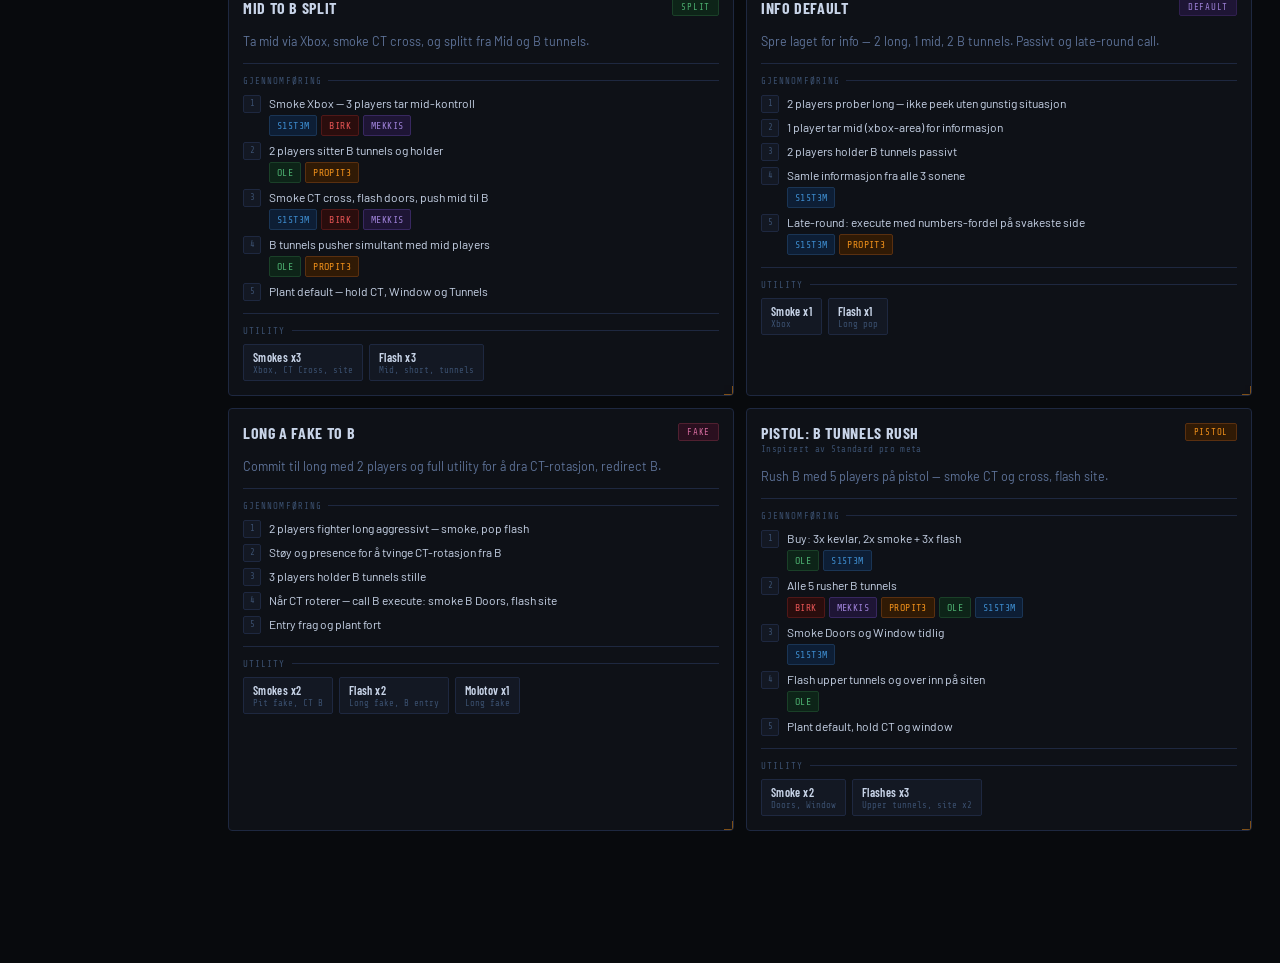
==== commit 2d27b9b7: "Refactor sidebar navigation with toggle button" ====
--- a/pages/strats.html
+++ b/pages/strats.html
@@ -40,31 +40,36 @@
   <div class="layout">
 
     <!-- ── SIDEBAR ── -->
-    <nav id="sidebar">
-      <div class="sidebar-label">Kart</div>
-      <a class="sidebar-link active" href="#map-mirage">
-        <span class="map-dot"></span>Mirage
-      </a>
-      <a class="sidebar-link" href="#map-inferno">
-        <span class="map-dot"></span>Inferno
-      </a>
-      <a class="sidebar-link" href="#map-nuke">
-        <span class="map-dot"></span>Nuke
-      </a>
-      <a class="sidebar-link" href="#map-overpass">
-        <span class="map-dot"></span>Overpass
-      </a>
-      <a class="sidebar-link" href="#map-ancient">
-        <span class="map-dot"></span>Ancient
-      </a>
-      <a class="sidebar-link" href="#map-anubis">
-        <span class="map-dot"></span>Anubis
-      </a>
-      <a class="sidebar-link" href="#map-dust2">
-        <span class="map-dot"></span>Dust 2
-      </a>
-    </nav>
-
+<nav id="sidebar">
+  <button id="sidebar-toggle" onclick="toggleSidebar()">
+    <span id="toggle-icon">◀</span>
+  </button>
+  <div class="sidebar-inner">
+    <div class="sidebar-label">Kart</div>
+    <a class="sidebar-link active" href="#map-mirage">
+      <span class="map-dot"></span>Mirage
+    </a>
+    <a class="sidebar-link" href="#map-inferno">
+      <span class="map-dot"></span>Inferno
+    </a>
+    <a class="sidebar-link" href="#map-nuke">
+      <span class="map-dot"></span>Nuke
+    </a>
+    <a class="sidebar-link" href="#map-overpass">
+      <span class="map-dot"></span>Overpass
+    </a>
+    <a class="sidebar-link" href="#map-ancient">
+      <span class="map-dot"></span>Ancient
+    </a>
+    <a class="sidebar-link" href="#map-anubis">
+      <span class="map-dot"></span>Anubis
+    </a>
+    <a class="sidebar-link" href="#map-dust2">
+      <span class="map-dot"></span>Dust 2
+    </a>
+  </div>
+</nav>
+    
     <!-- ── MAIN ── -->
     <main id="main">
       <div class="page-header">
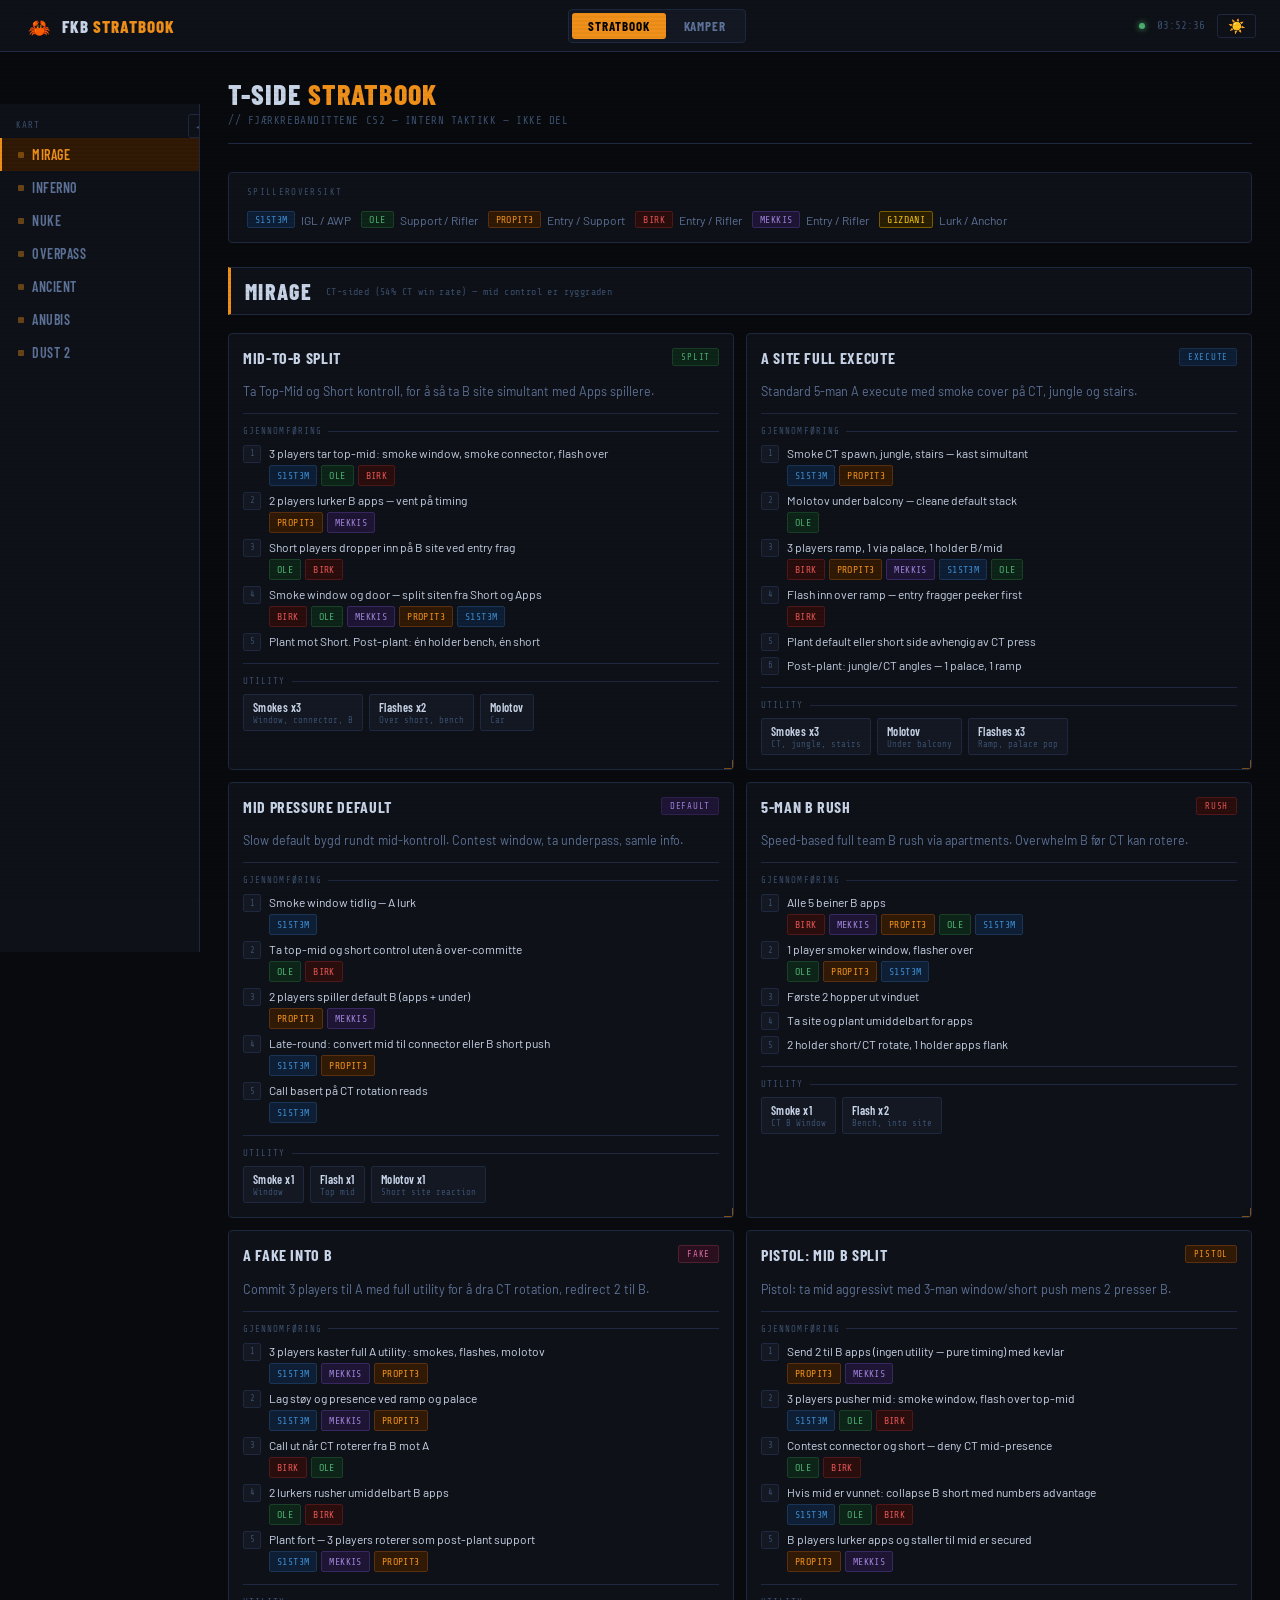
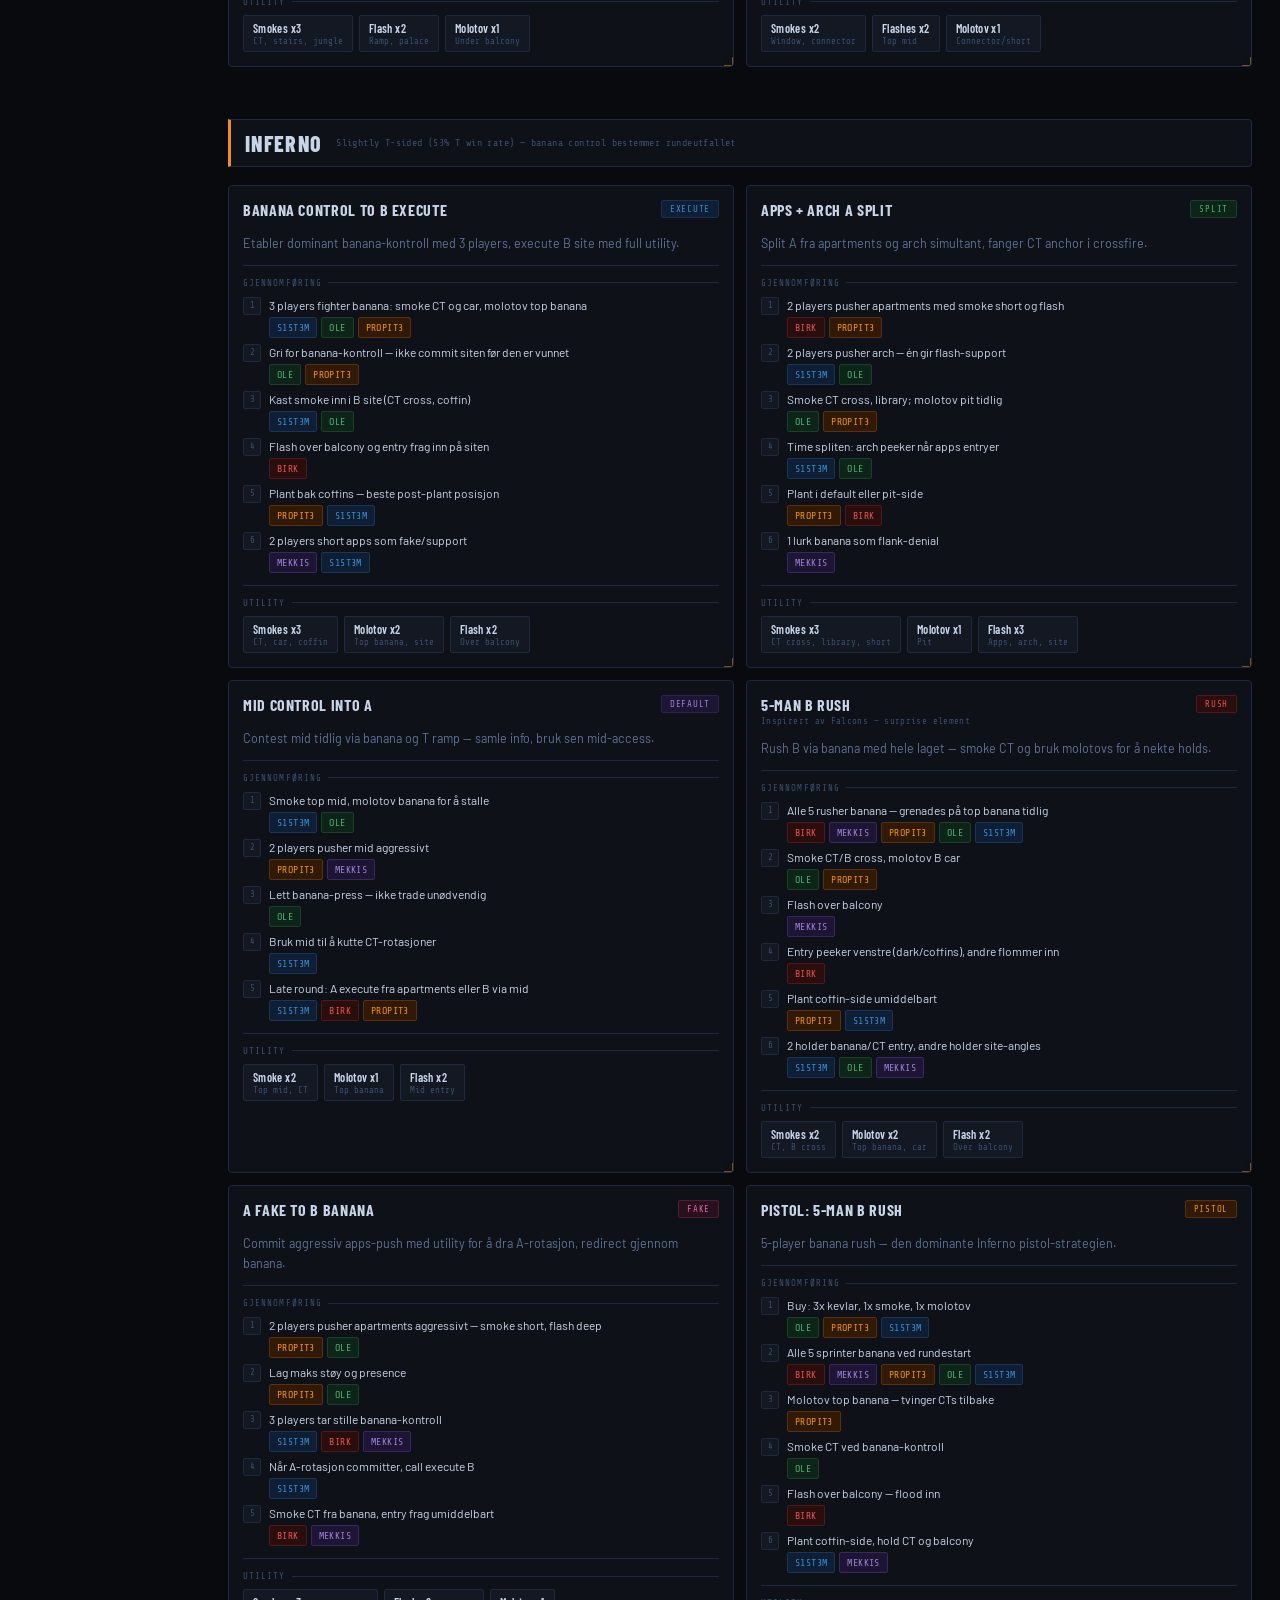
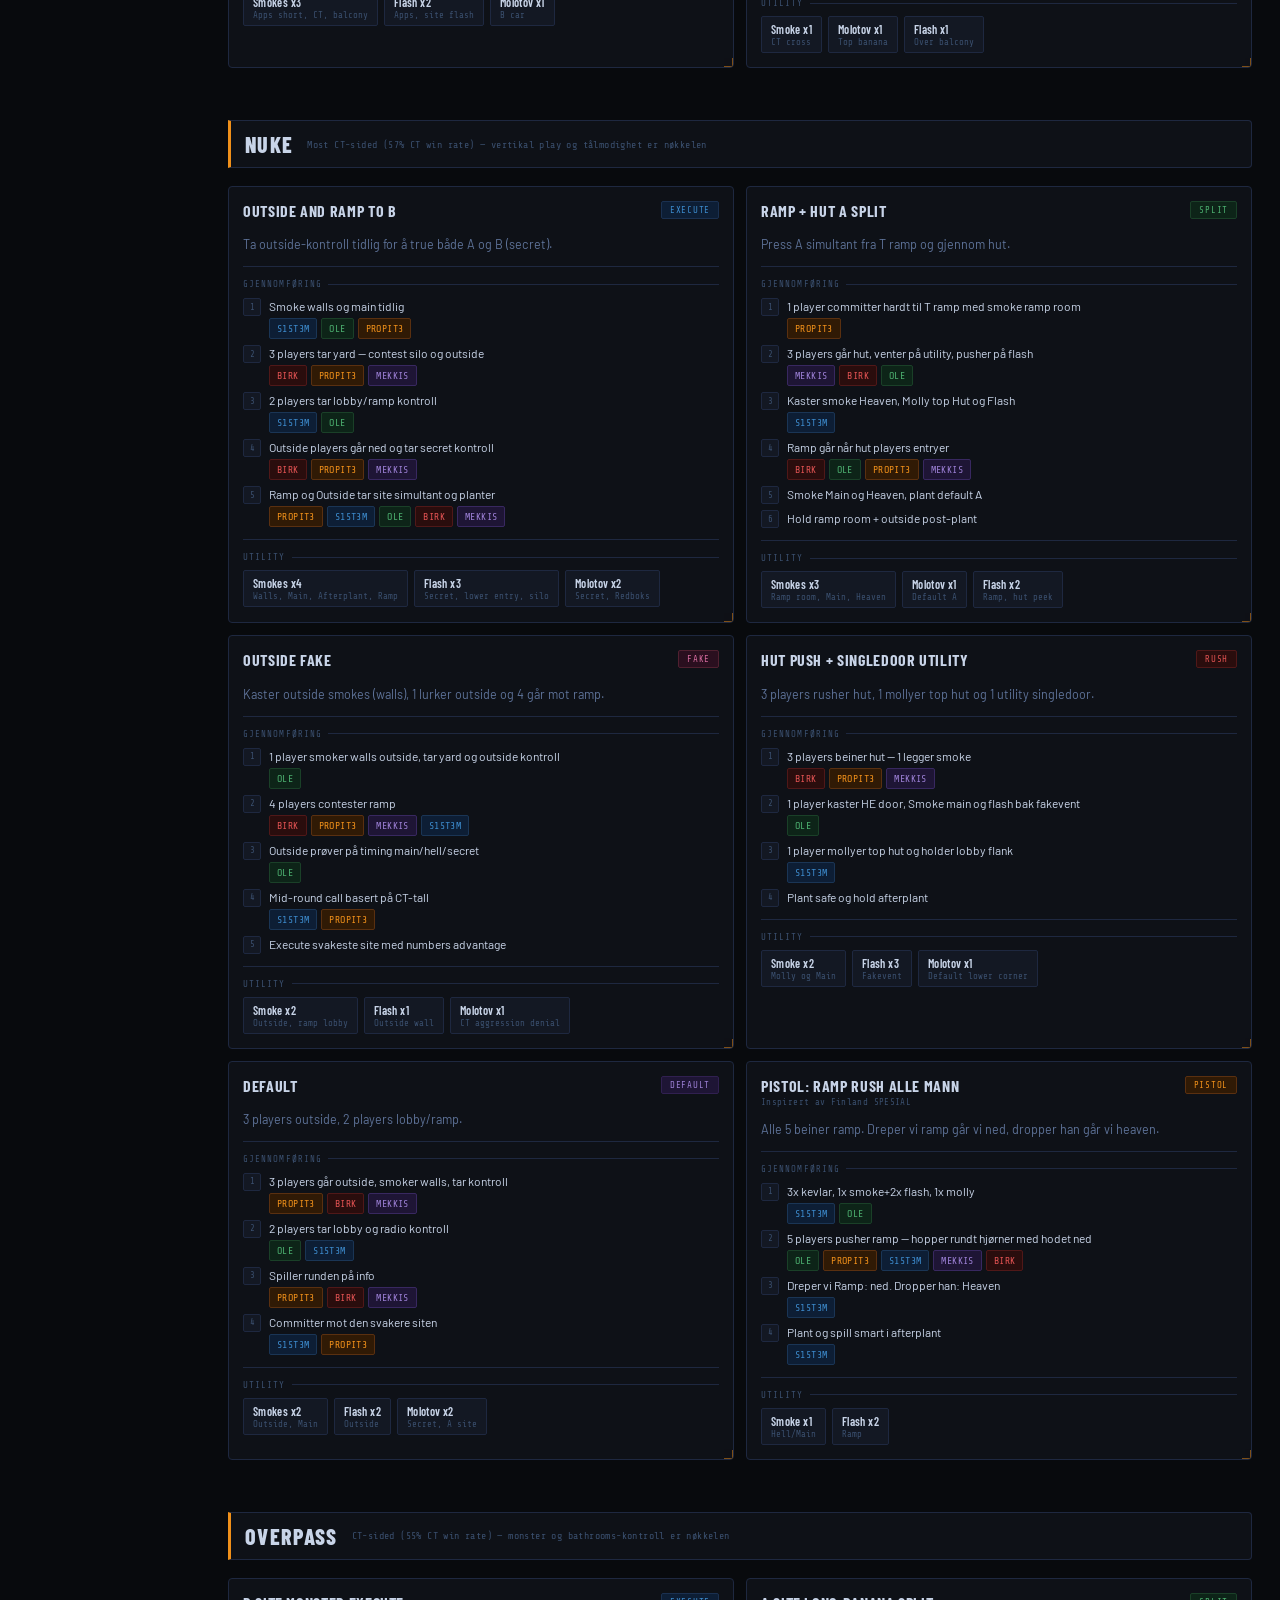
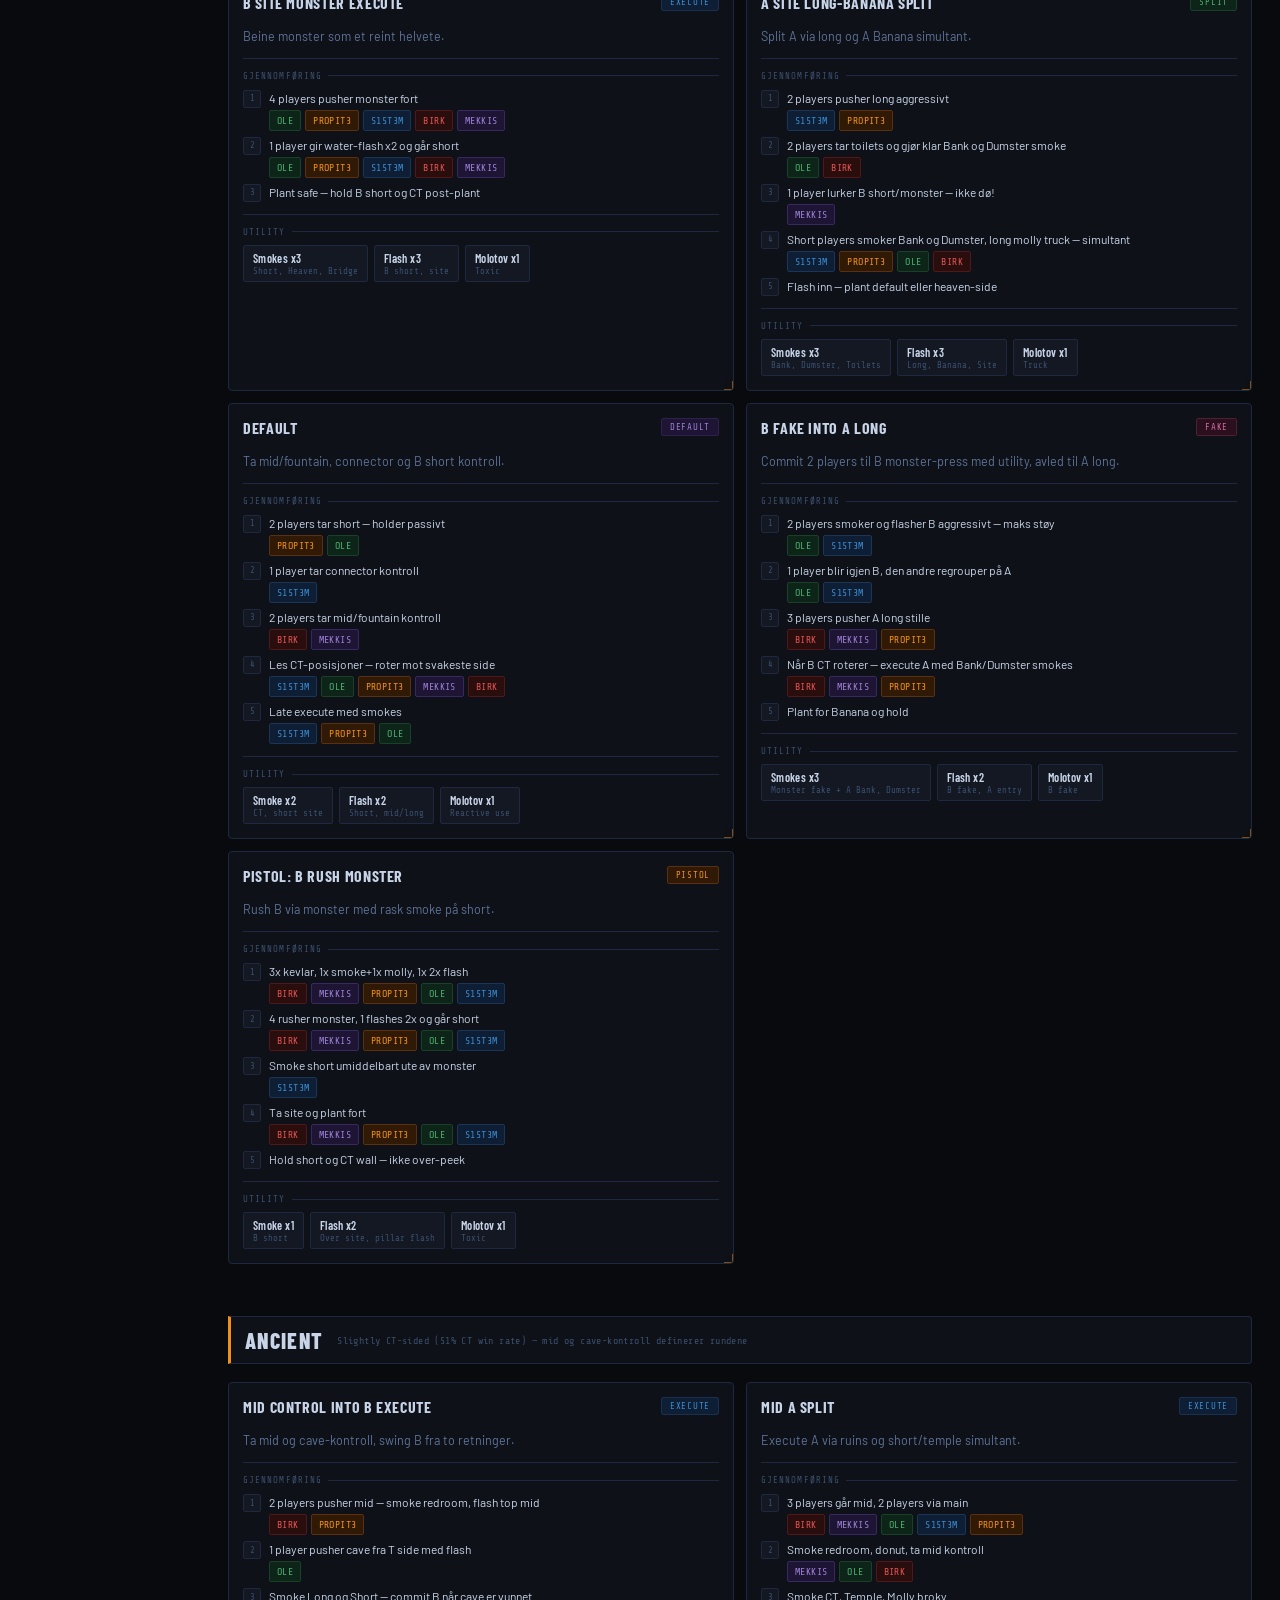
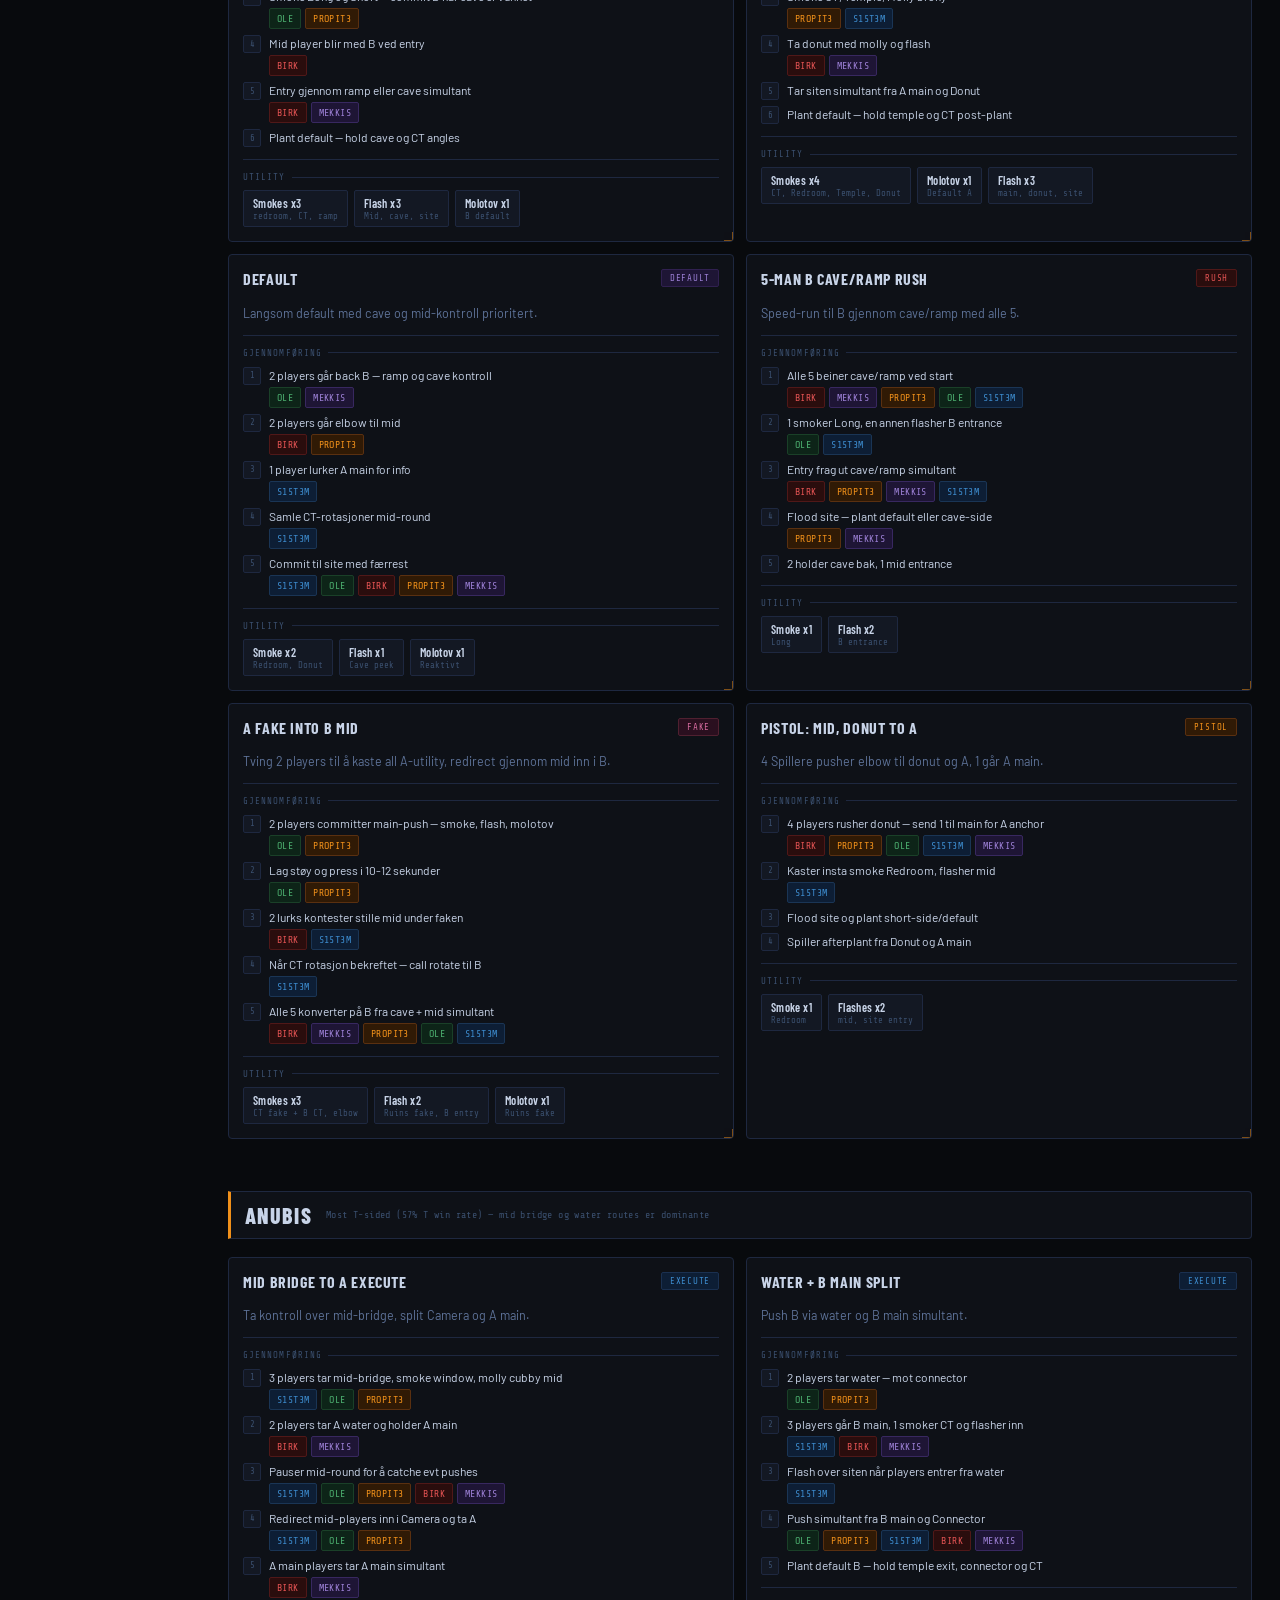
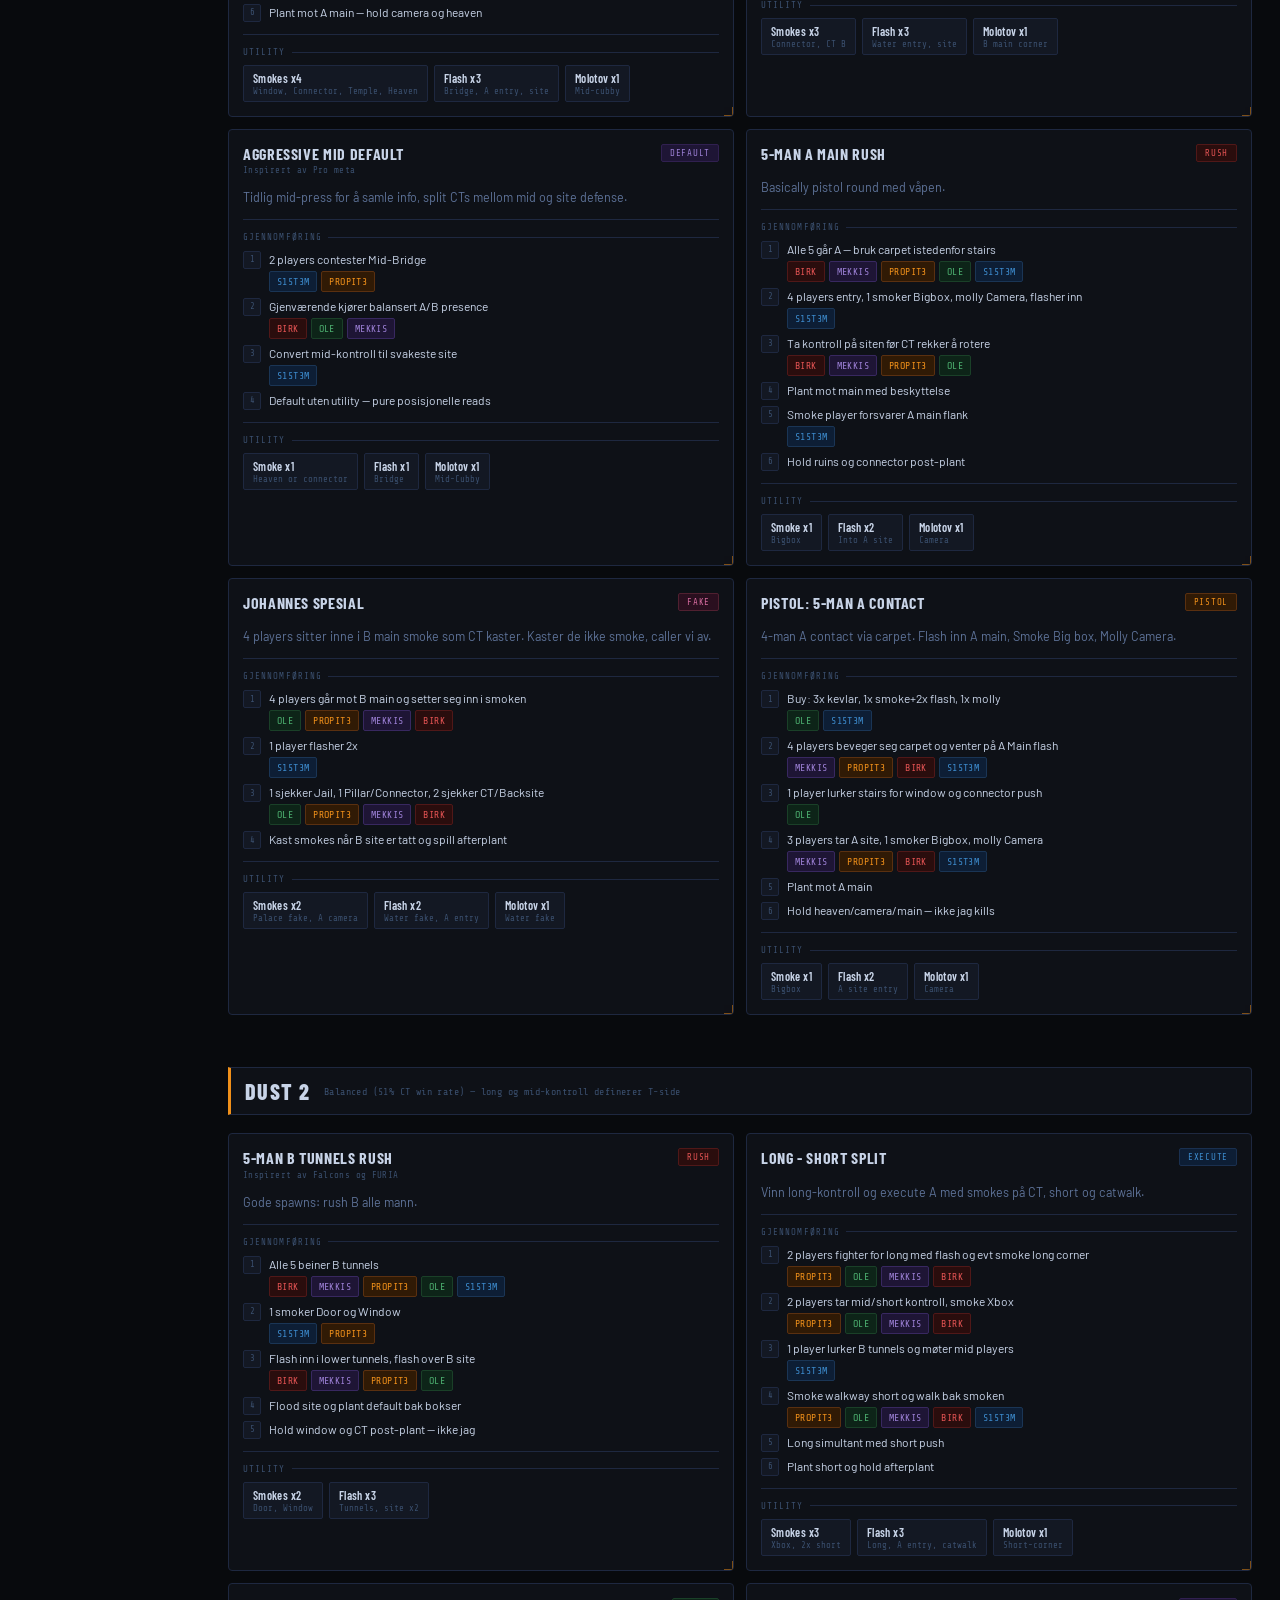
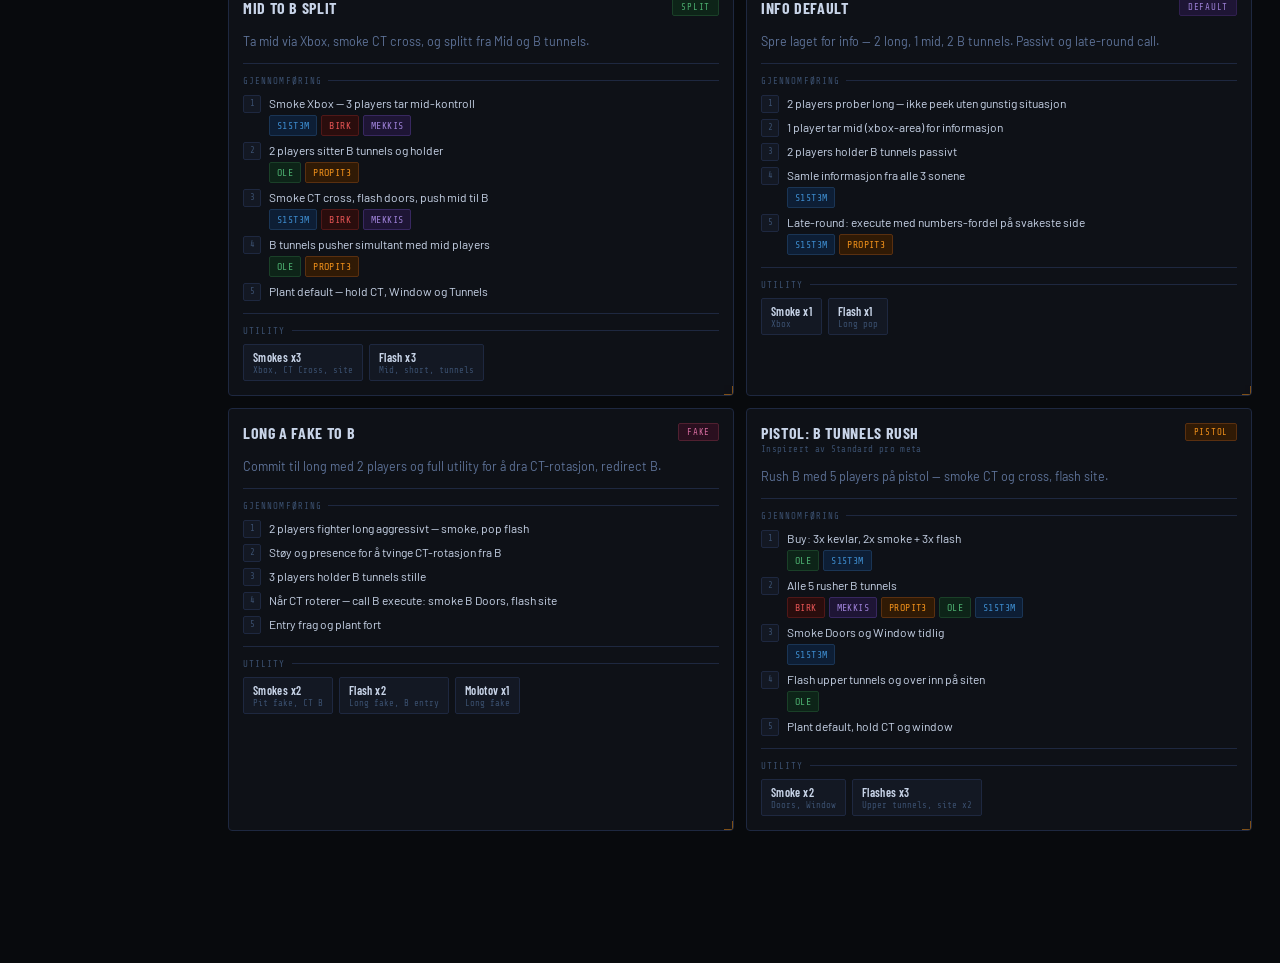
==== commit 9745891f: "Add toggleSidebar function for sidebar interaction" ====
--- a/pages/strats.html
+++ b/pages/strats.html
@@ -98,5 +98,13 @@
 
   <script src="../js/data.js"></script>
   <script src="../js/app.js"></script>
+  <script>
+  function toggleSidebar() {
+    const sidebar = document.getElementById('sidebar');
+    const icon = document.getElementById('toggle-icon');
+    sidebar.classList.toggle('collapsed');
+    icon.textContent = sidebar.classList.contains('collapsed') ? '▶' : '◀';
+  }
+</script>
 </body>
 </html>
--- a/css/main.css
+++ b/css/main.css
@@ -218,6 +218,45 @@
   overflow-y: auto;
 }
 
+/* ── SIDEBAR COLLAPSE ── */
+#sidebar {
+  position: relative;
+  transition: width 0.2s ease;
+}
+#sidebar.collapsed {
+  width: 36px;
+}
+#sidebar.collapsed .sidebar-inner {
+  opacity: 0;
+  pointer-events: none;
+}
+.sidebar-inner {
+  opacity: 1;
+  transition: opacity 0.15s ease;
+}
+#sidebar-toggle {
+  position: absolute;
+  top: 10px;
+  right: -13px;
+  width: 24px;
+  height: 24px;
+  background: var(--bg2);
+  border: 1px solid var(--border);
+  color: var(--text3);
+  font-size: 10px;
+  cursor: pointer;
+  z-index: 10;
+  display: flex;
+  align-items: center;
+  justify-content: center;
+  border-radius: 3px;
+  transition: color 0.12s, border-color 0.12s;
+}
+#sidebar-toggle:hover {
+  color: var(--orange);
+  border-color: var(--orange);
+}
+
 .sidebar-label {
   font-family: 'Share Tech Mono', monospace;
   font-size: 9px;
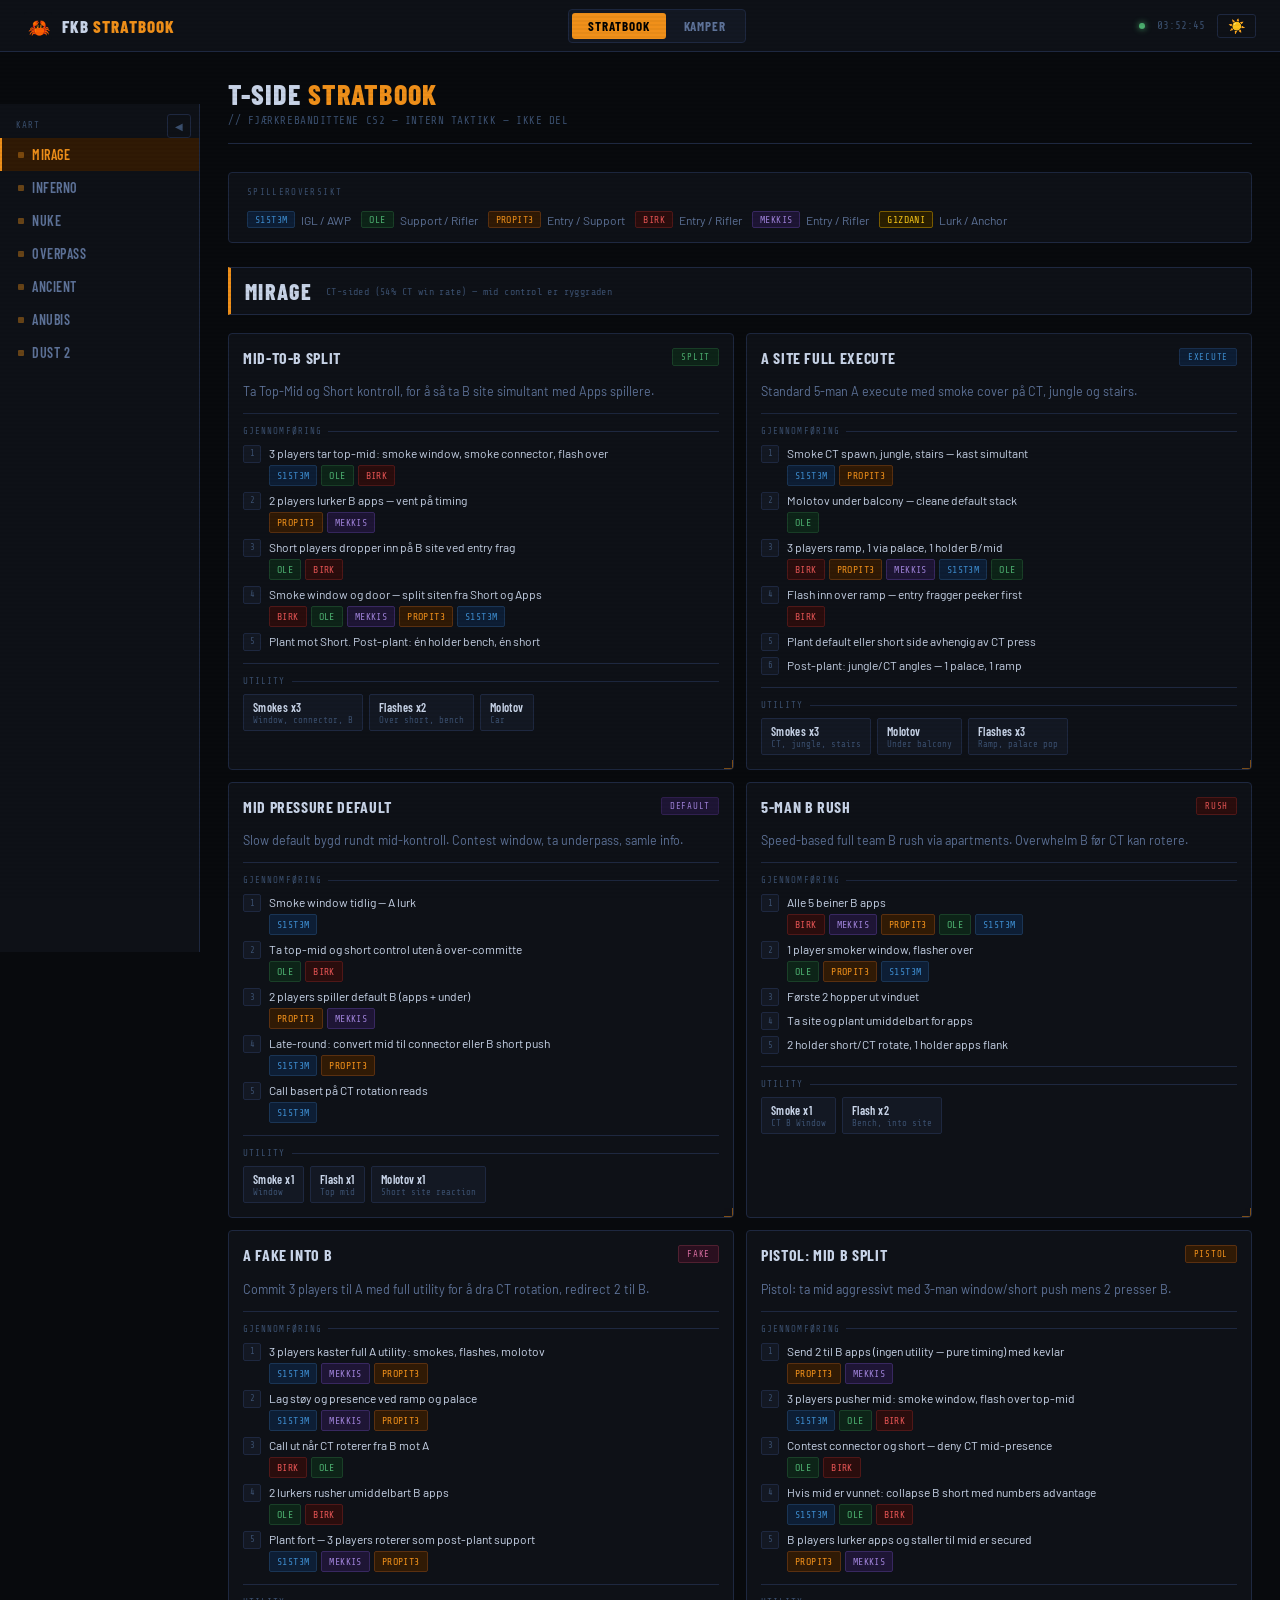
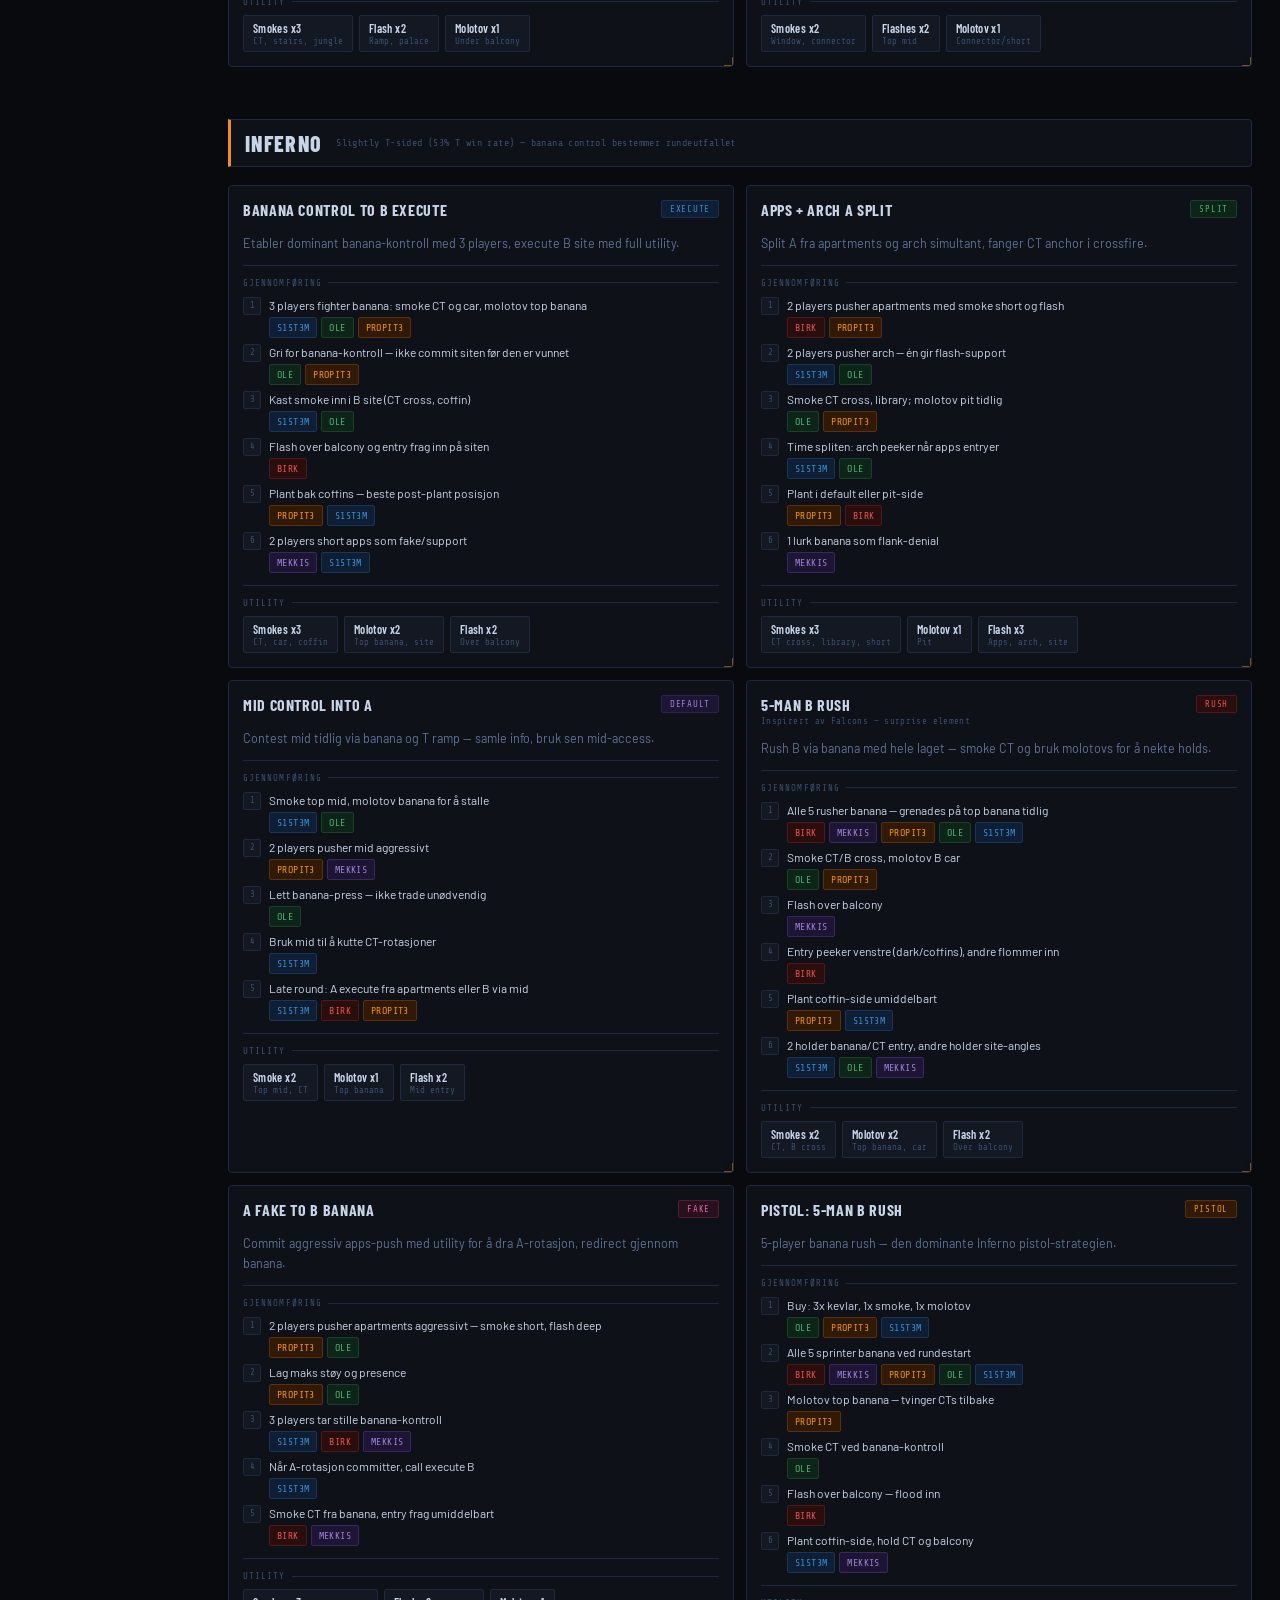
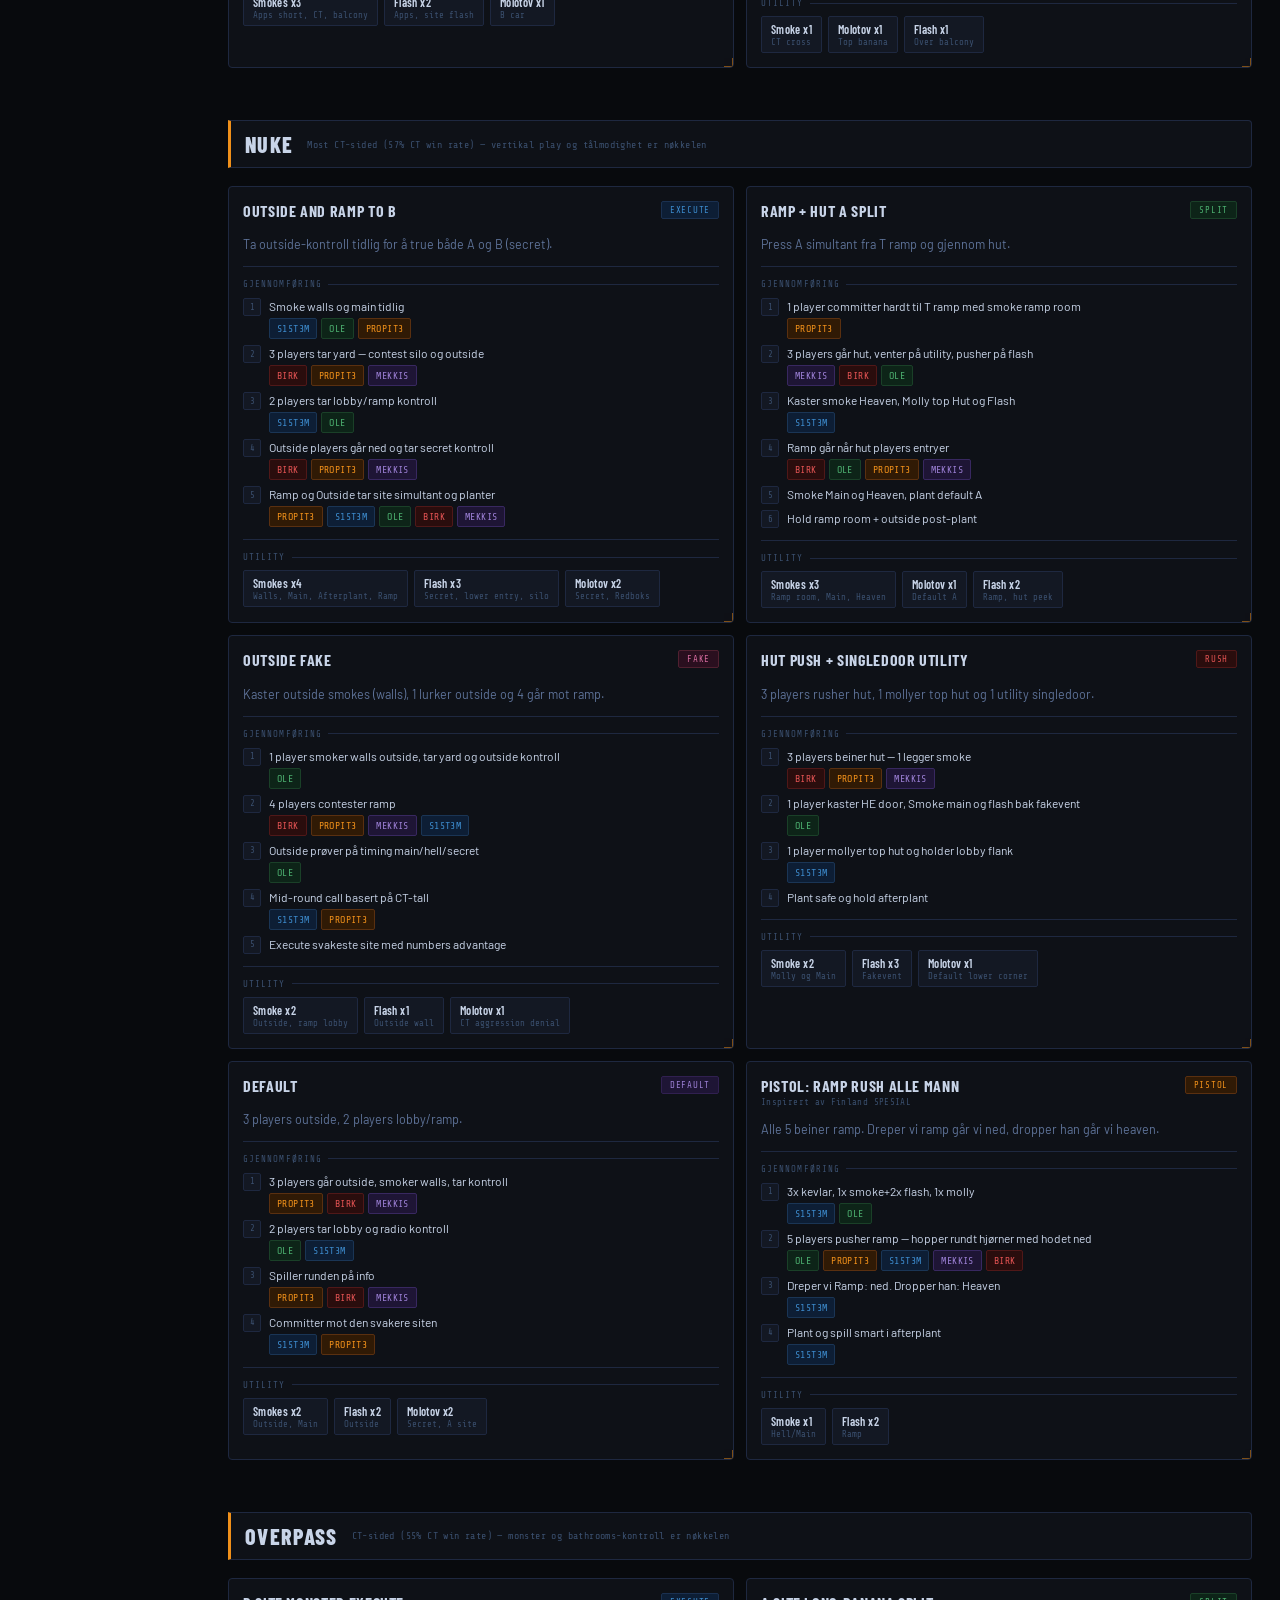
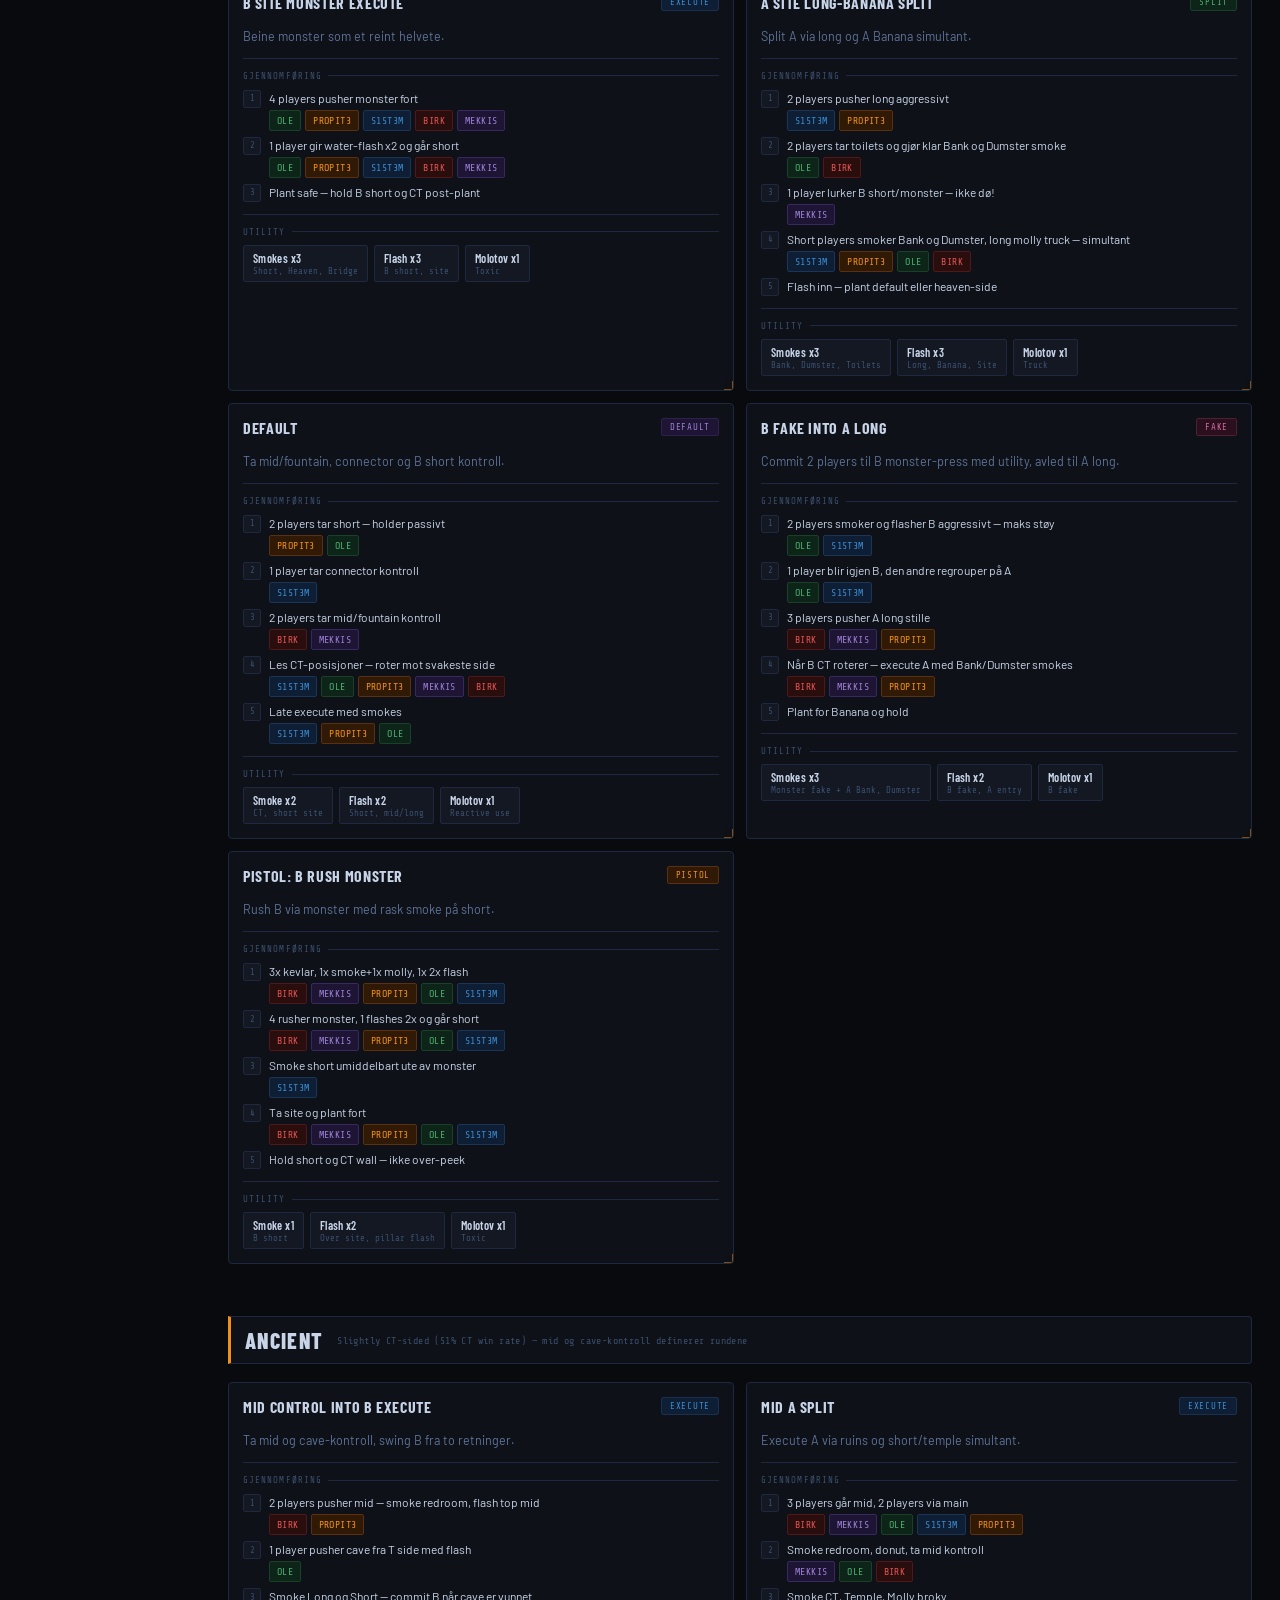
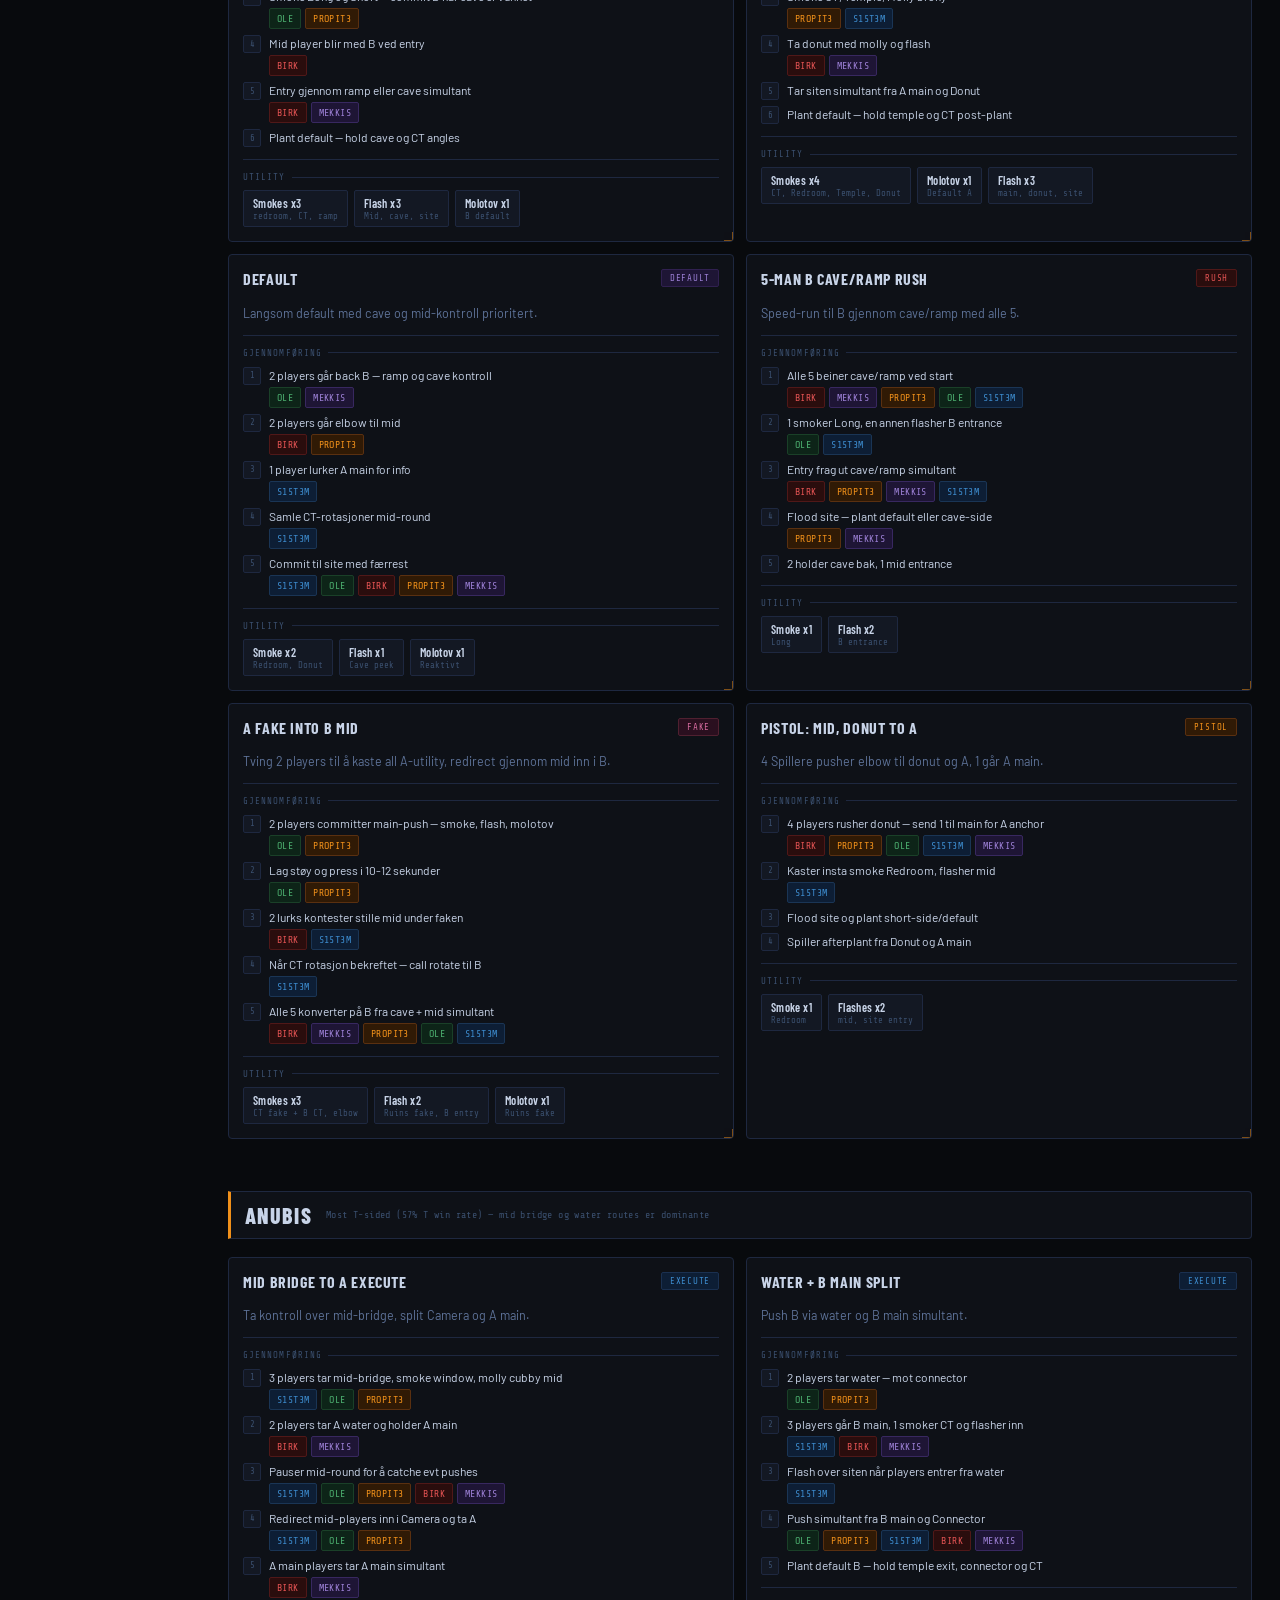
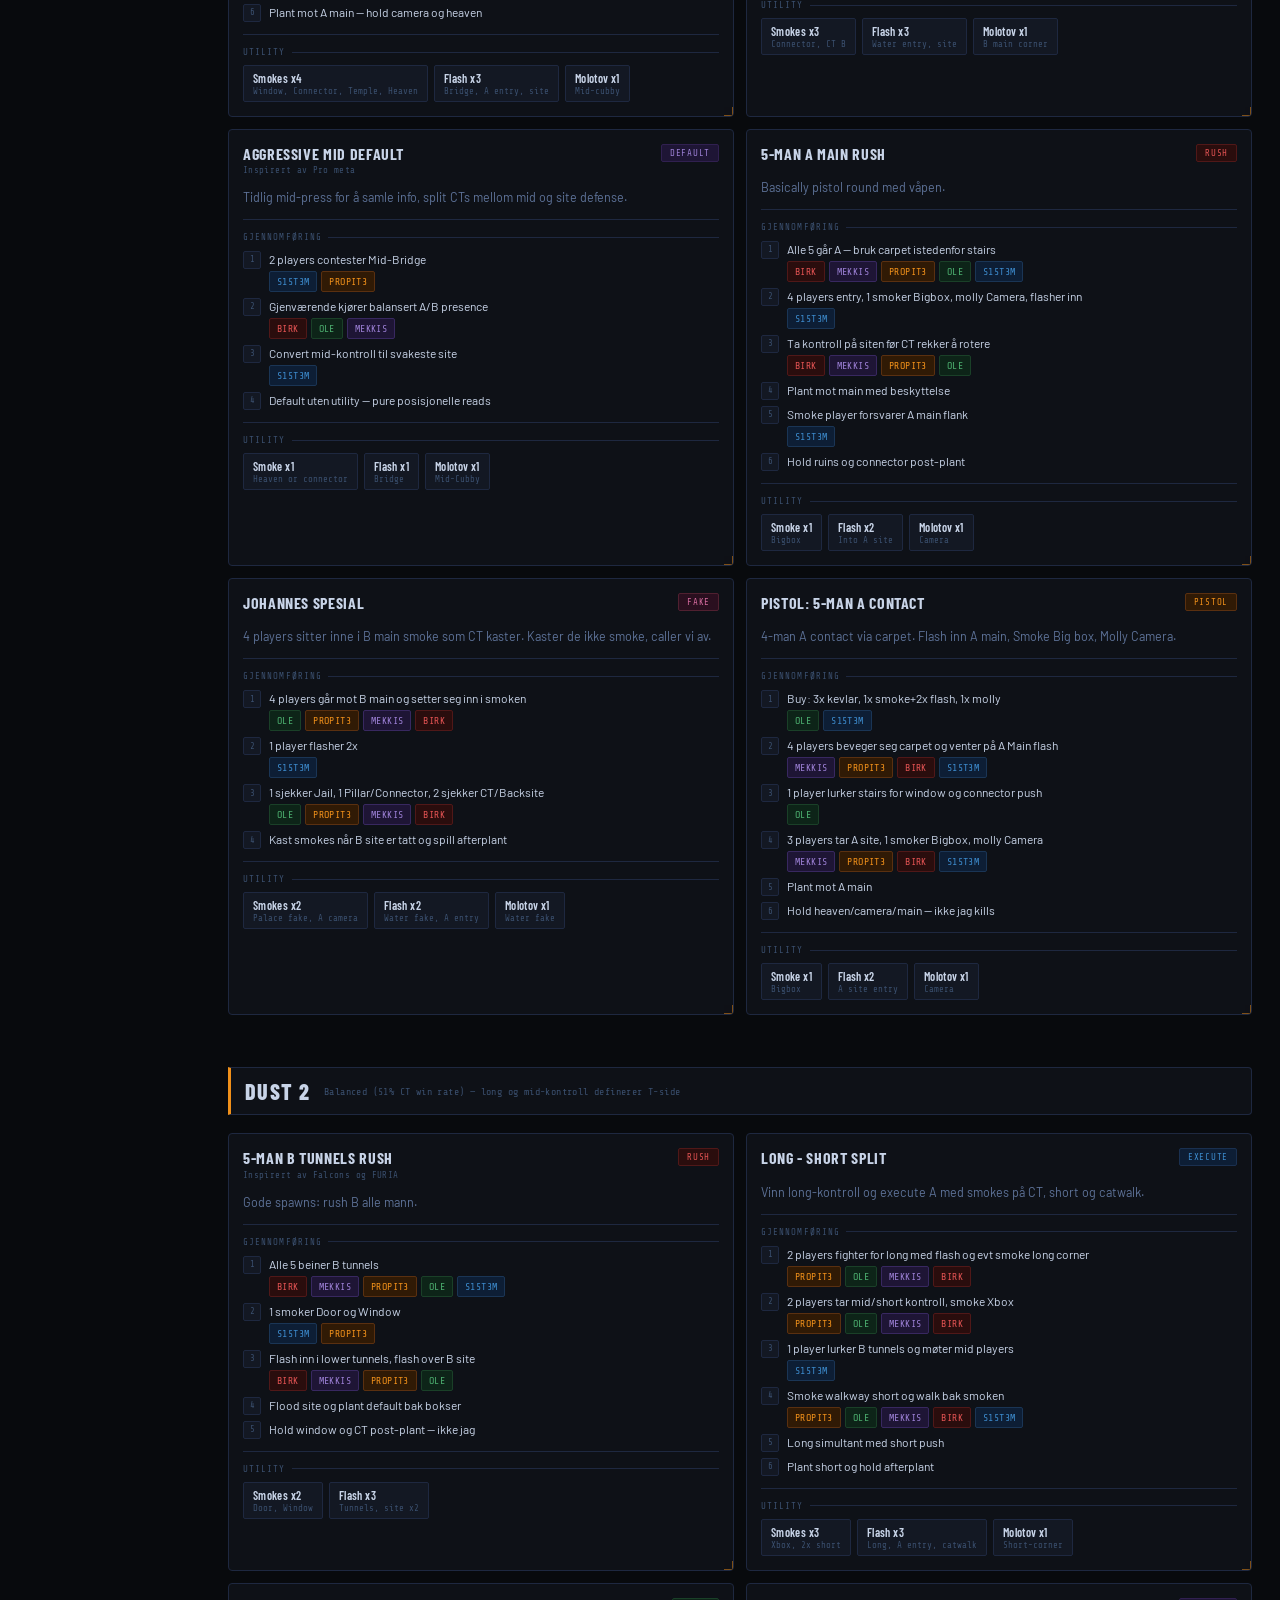
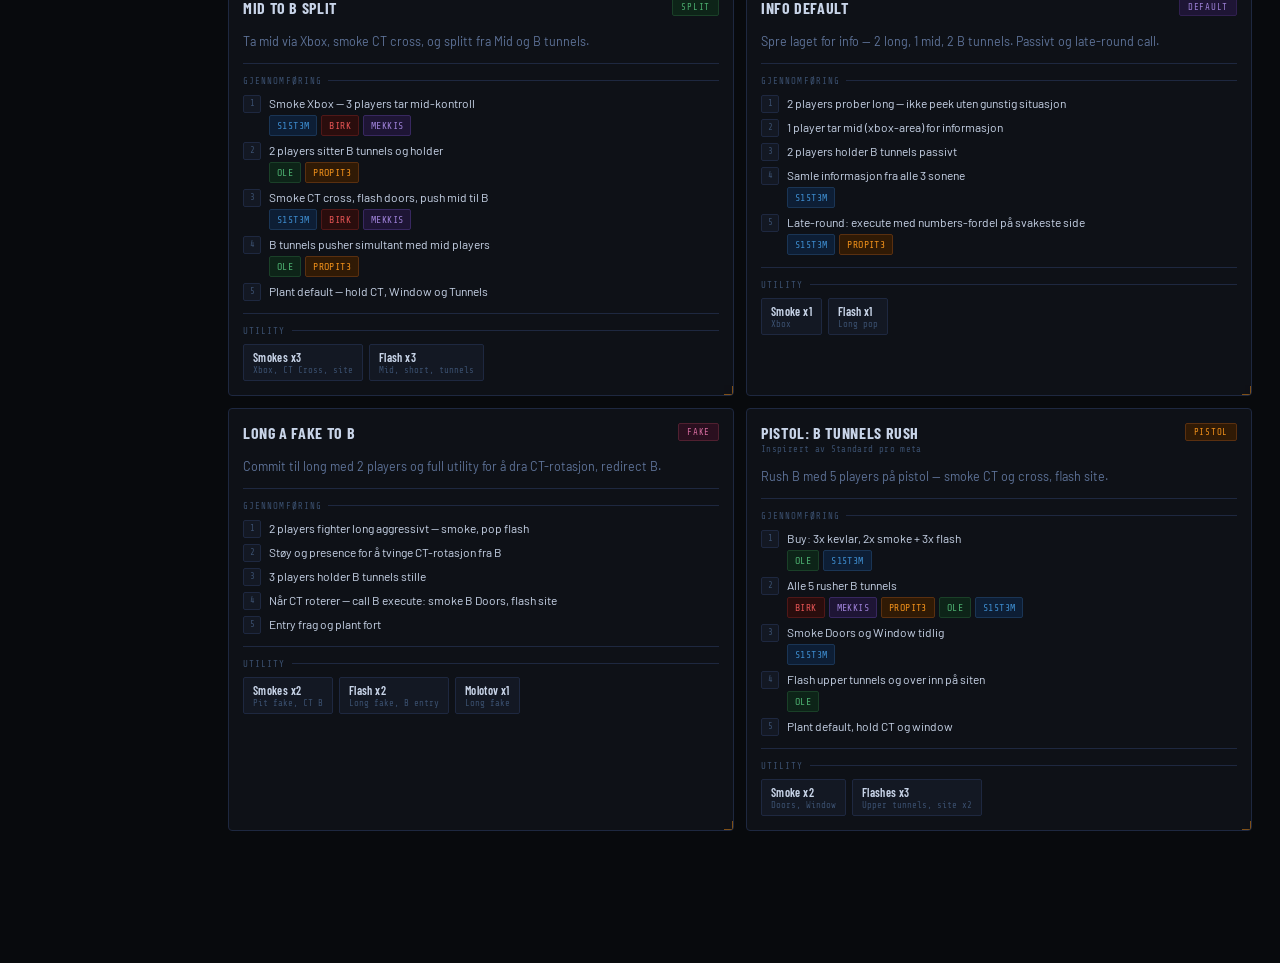
==== commit 690c3bfb: "Update player legend with links to profiles" ====
--- a/pages/strats.html
+++ b/pages/strats.html
@@ -79,16 +79,16 @@
         </div>
       </div>
 
-      <!-- Player legend -->
-      <div class="legend-card">
-        <div class="legend-card-title">Spilleroversikt</div>
-        <div class="legend-item"><span class="ptag s">S15T3M</span> IGL / AWP</div>
-        <div class="legend-item"><span class="ptag o">Ole</span> Support / Rifler</div>
-        <div class="legend-item"><span class="ptag p">propit3</span> Entry / Support</div>
-        <div class="legend-item"><span class="ptag b">Birk</span> Entry / Rifler</div>
-        <div class="legend-item"><span class="ptag m">Mekkis</span> Entry / Rifler</div>
-        <div class="legend-item"><span class="ptag g">G1zdani</span> Lurk / Anchor</div>
-      </div>
+<!-- Player legend -->
+<div class="legend-card">
+  <div class="legend-card-title">Spilleroversikt</div>
+  <div class="legend-item"><a href="https://www.ggarena.no/users/s15t3m/78869" target="_blank" class="player-link"><span class="ptag s">S15T3M</span></a> IGL / AWP</div>
+  <div class="legend-item"><a href="https://www.ggarena.no/users/olelelele/138777" target="_blank" class="player-link"><span class="ptag o">Ole</span></a> Support / Rifler</div>
+  <div class="legend-item"><a href="https://www.ggarena.no/users/propit3/111121" target="_blank" class="player-link"><span class="ptag p">propit3</span></a> Entry / Support</div>
+  <div class="legend-item"><a href="https://www.ggarena.no/users/bjarkebille/107767" target="_blank" class="player-link"><span class="ptag b">Birk</span></a> Entry / Rifler</div>
+  <div class="legend-item"><a href="https://www.ggarena.no/users/mekkissss/138775" target="_blank" class="player-link"><span class="ptag m">Mekkis</span></a> Entry / Rifler</div>
+  <div class="legend-item"><a href="https://www.ggarena.no/users/g1zdani/136956" target="_blank" class="player-link"><span class="ptag g">G1zdani</span></a> Lurk / Anchor</div>
+</div>
 
       <!-- Strat content (rendered by app.js) -->
       <div id="strat-content"></div>
--- a/css/main.css
+++ b/css/main.css
@@ -237,7 +237,7 @@
 #sidebar-toggle {
   position: absolute;
   top: 10px;
-  right: -13px;
+  right: 8px;
   width: 24px;
   height: 24px;
   background: var(--bg2);
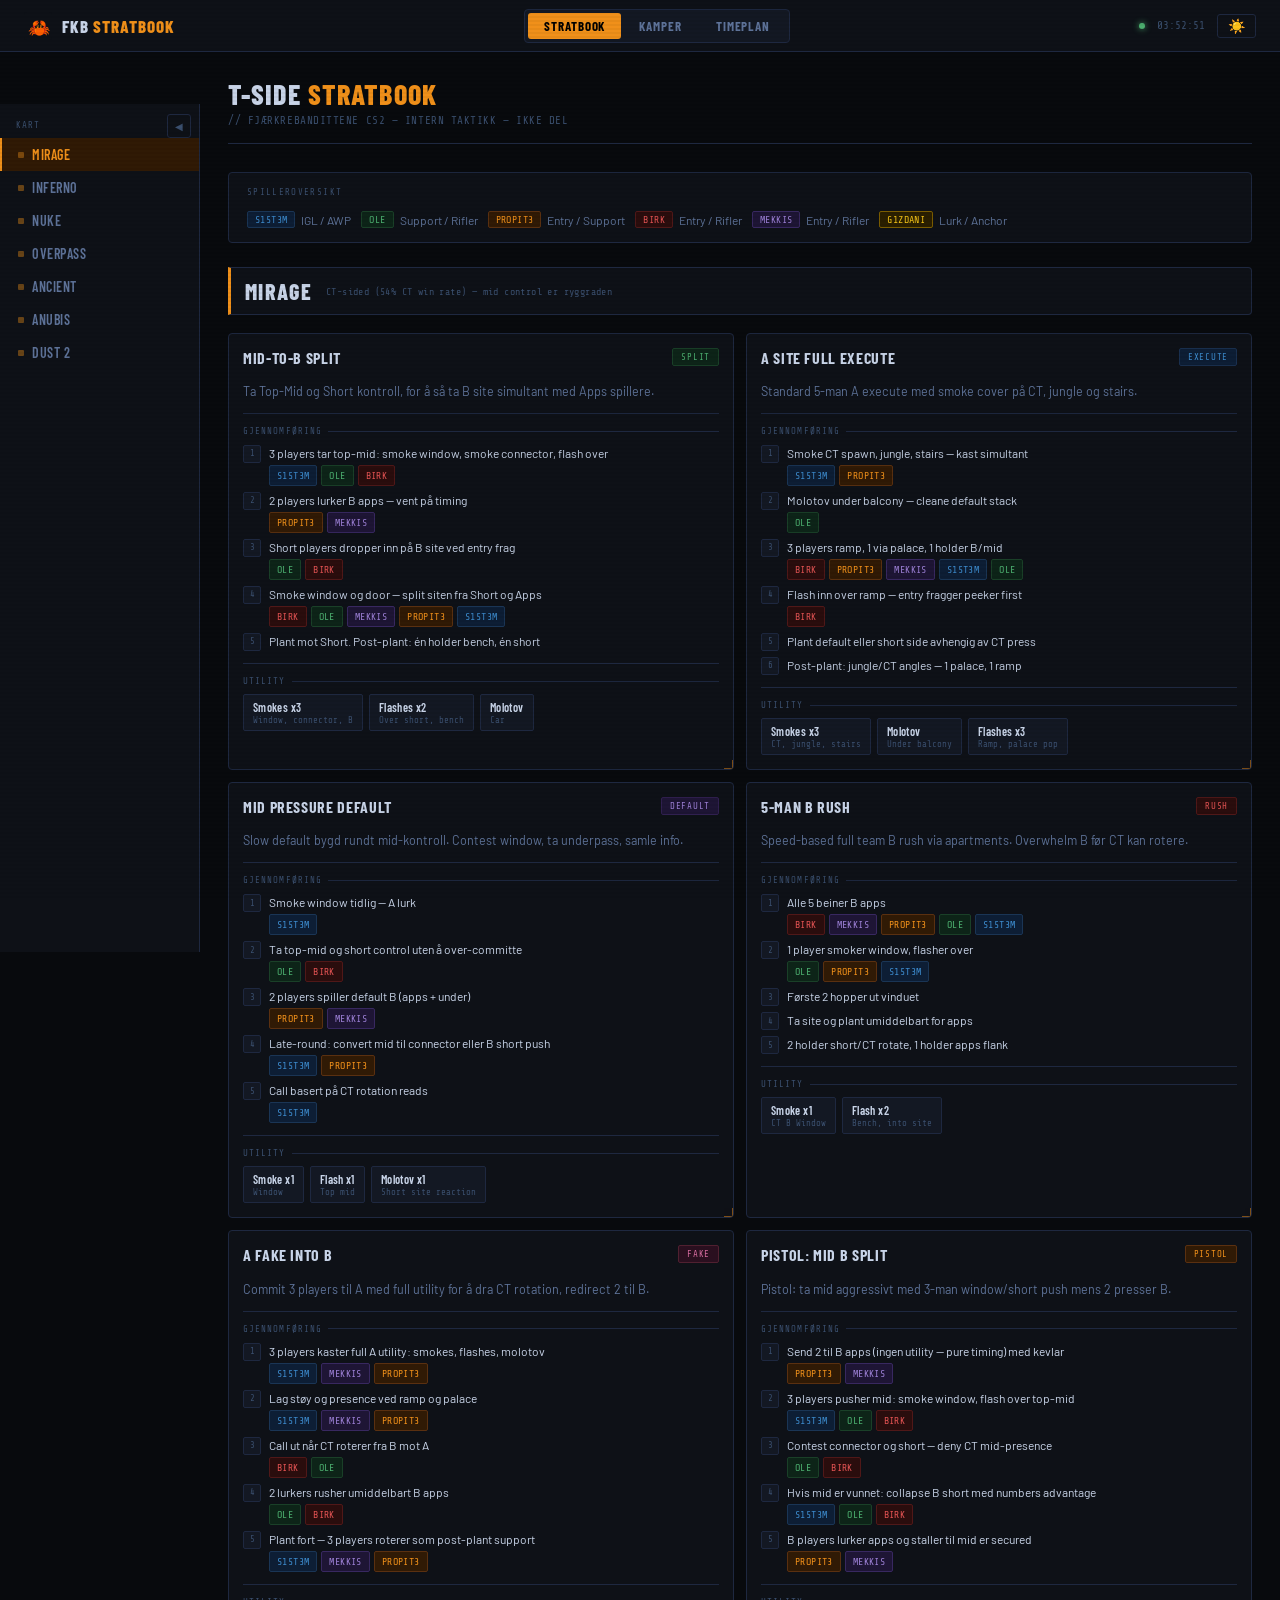
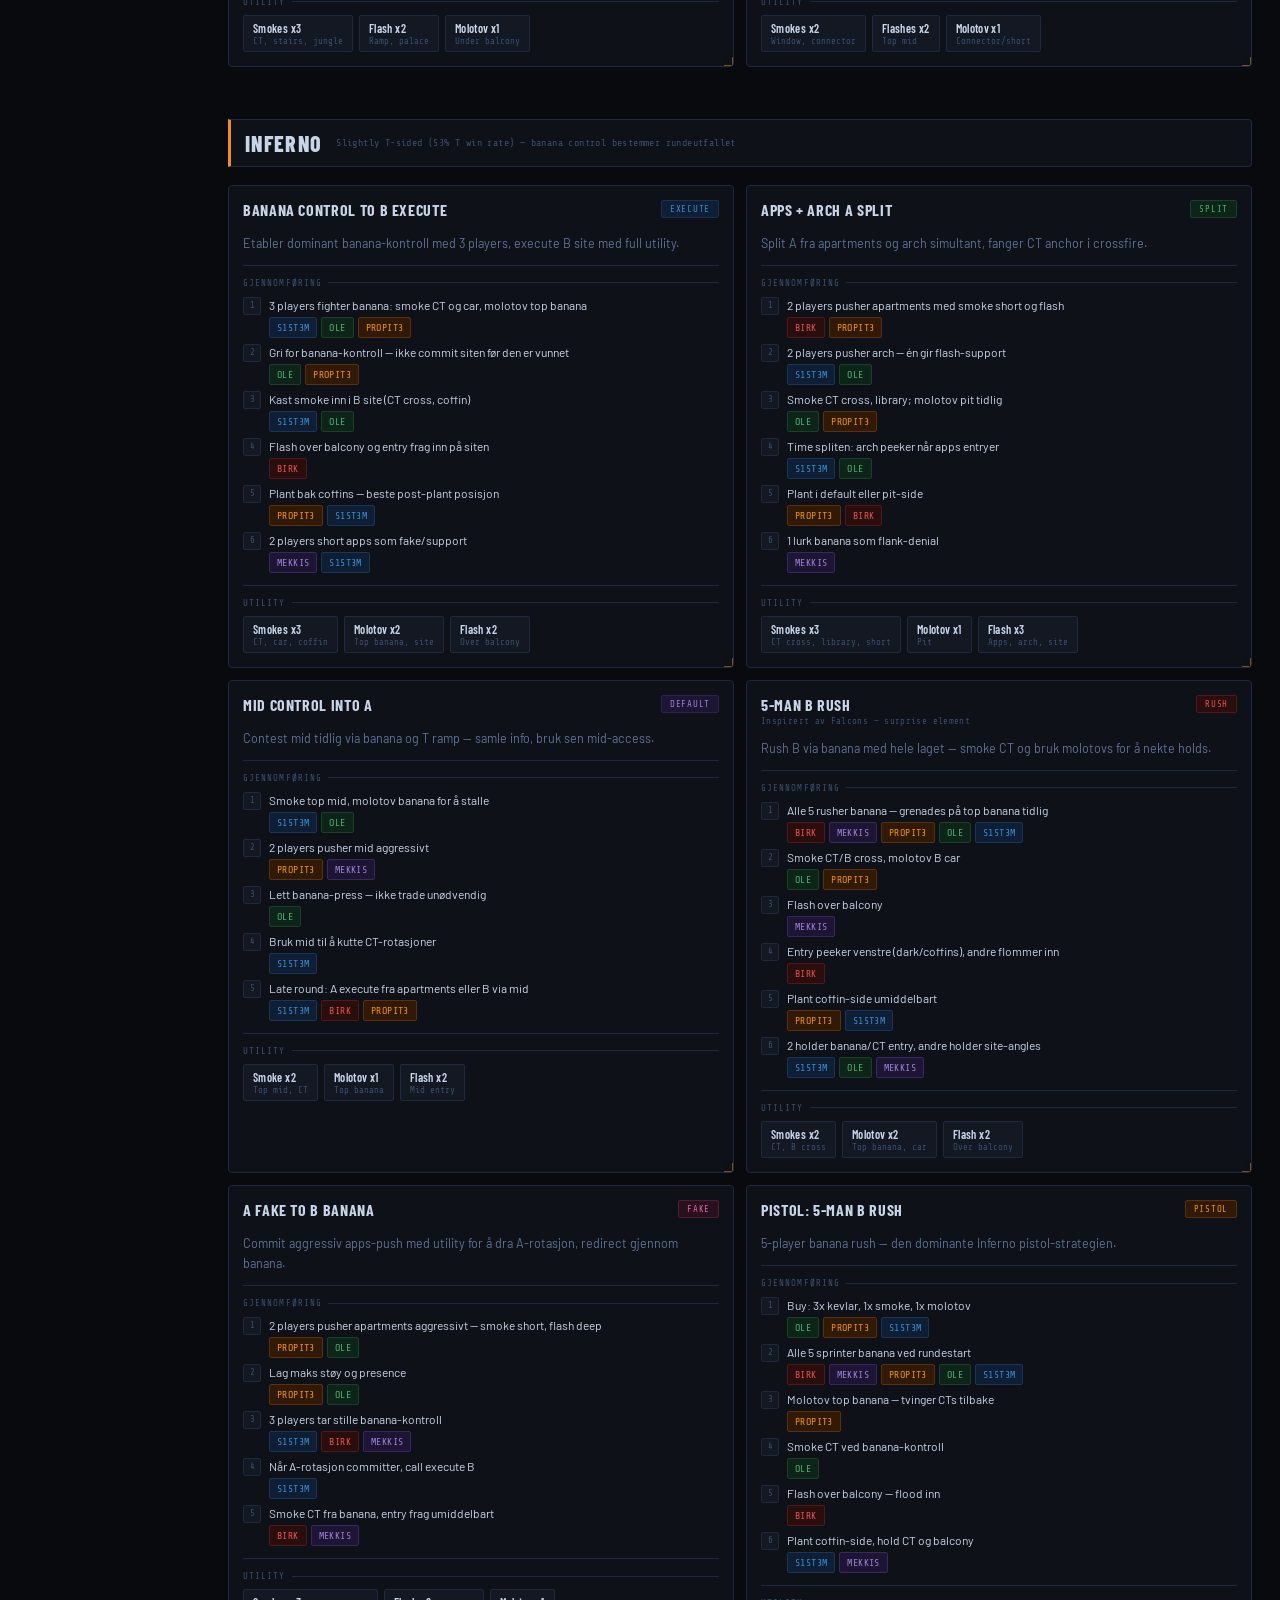
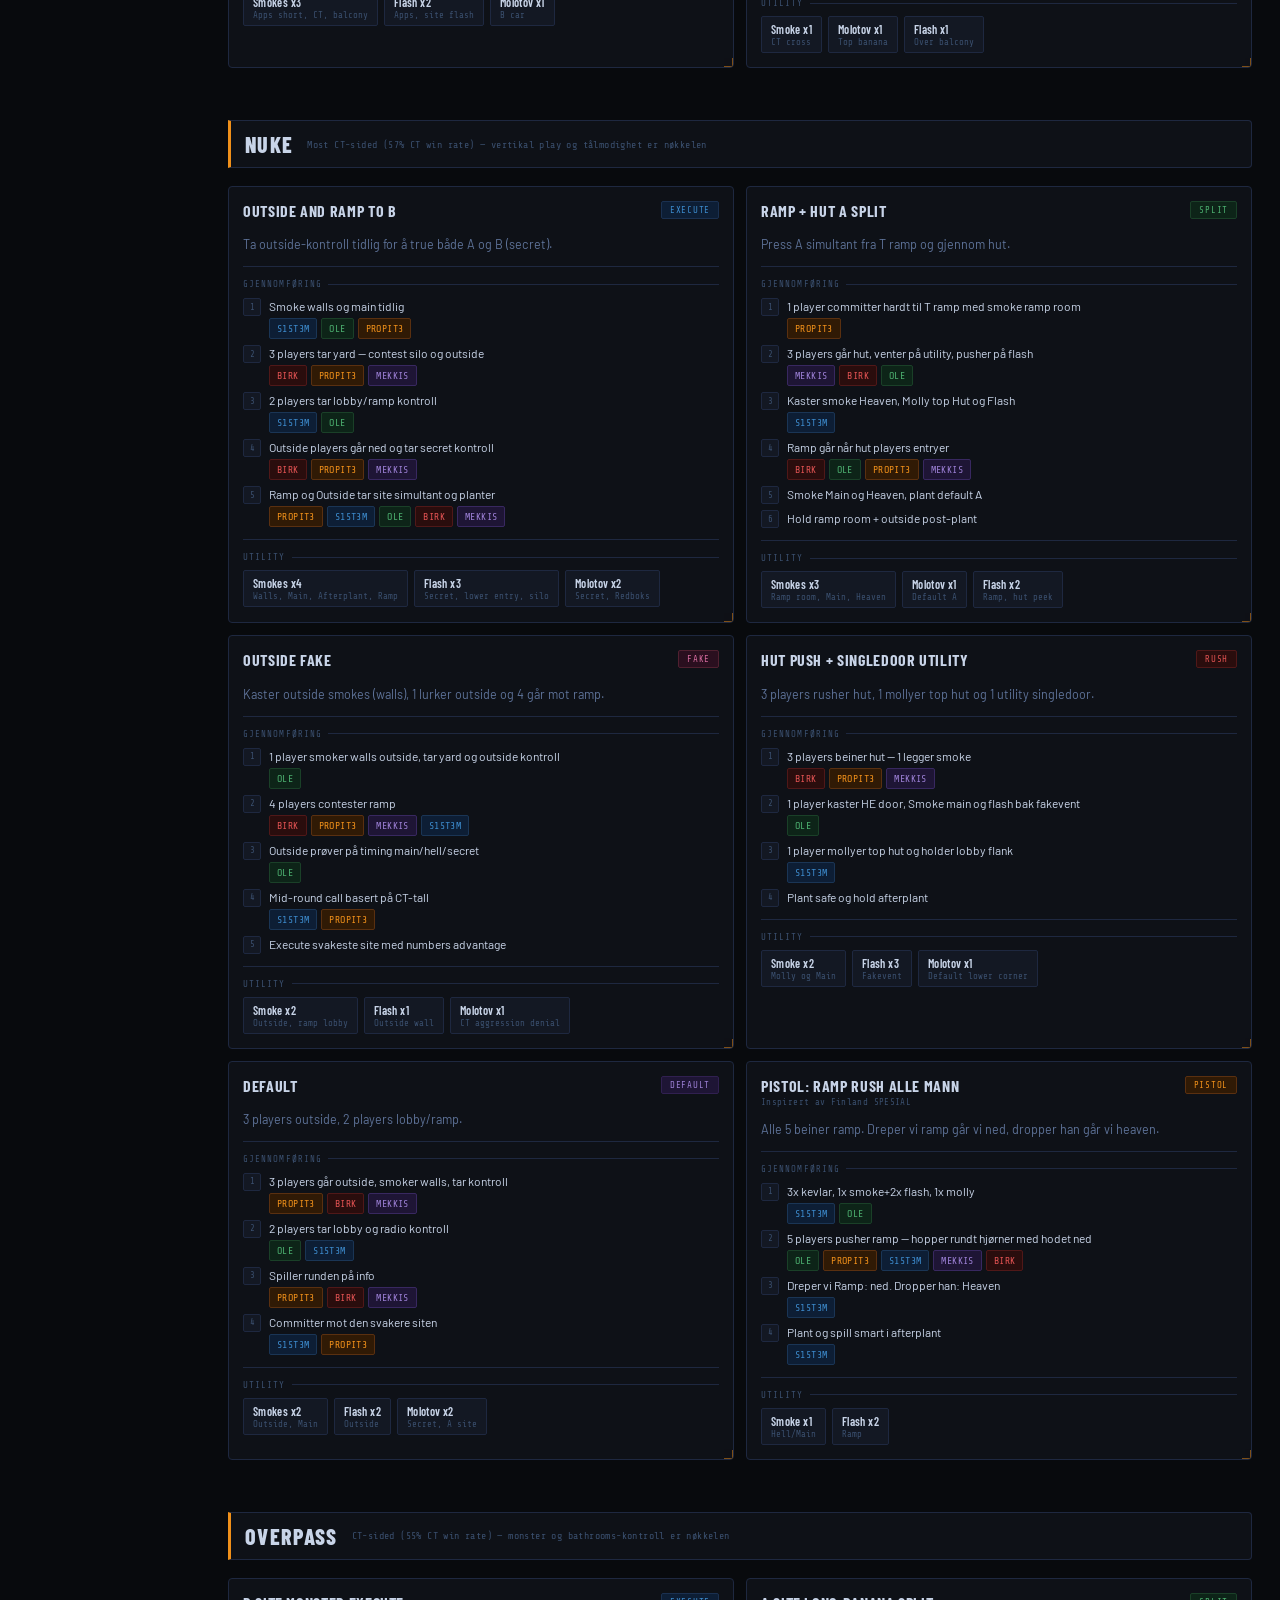
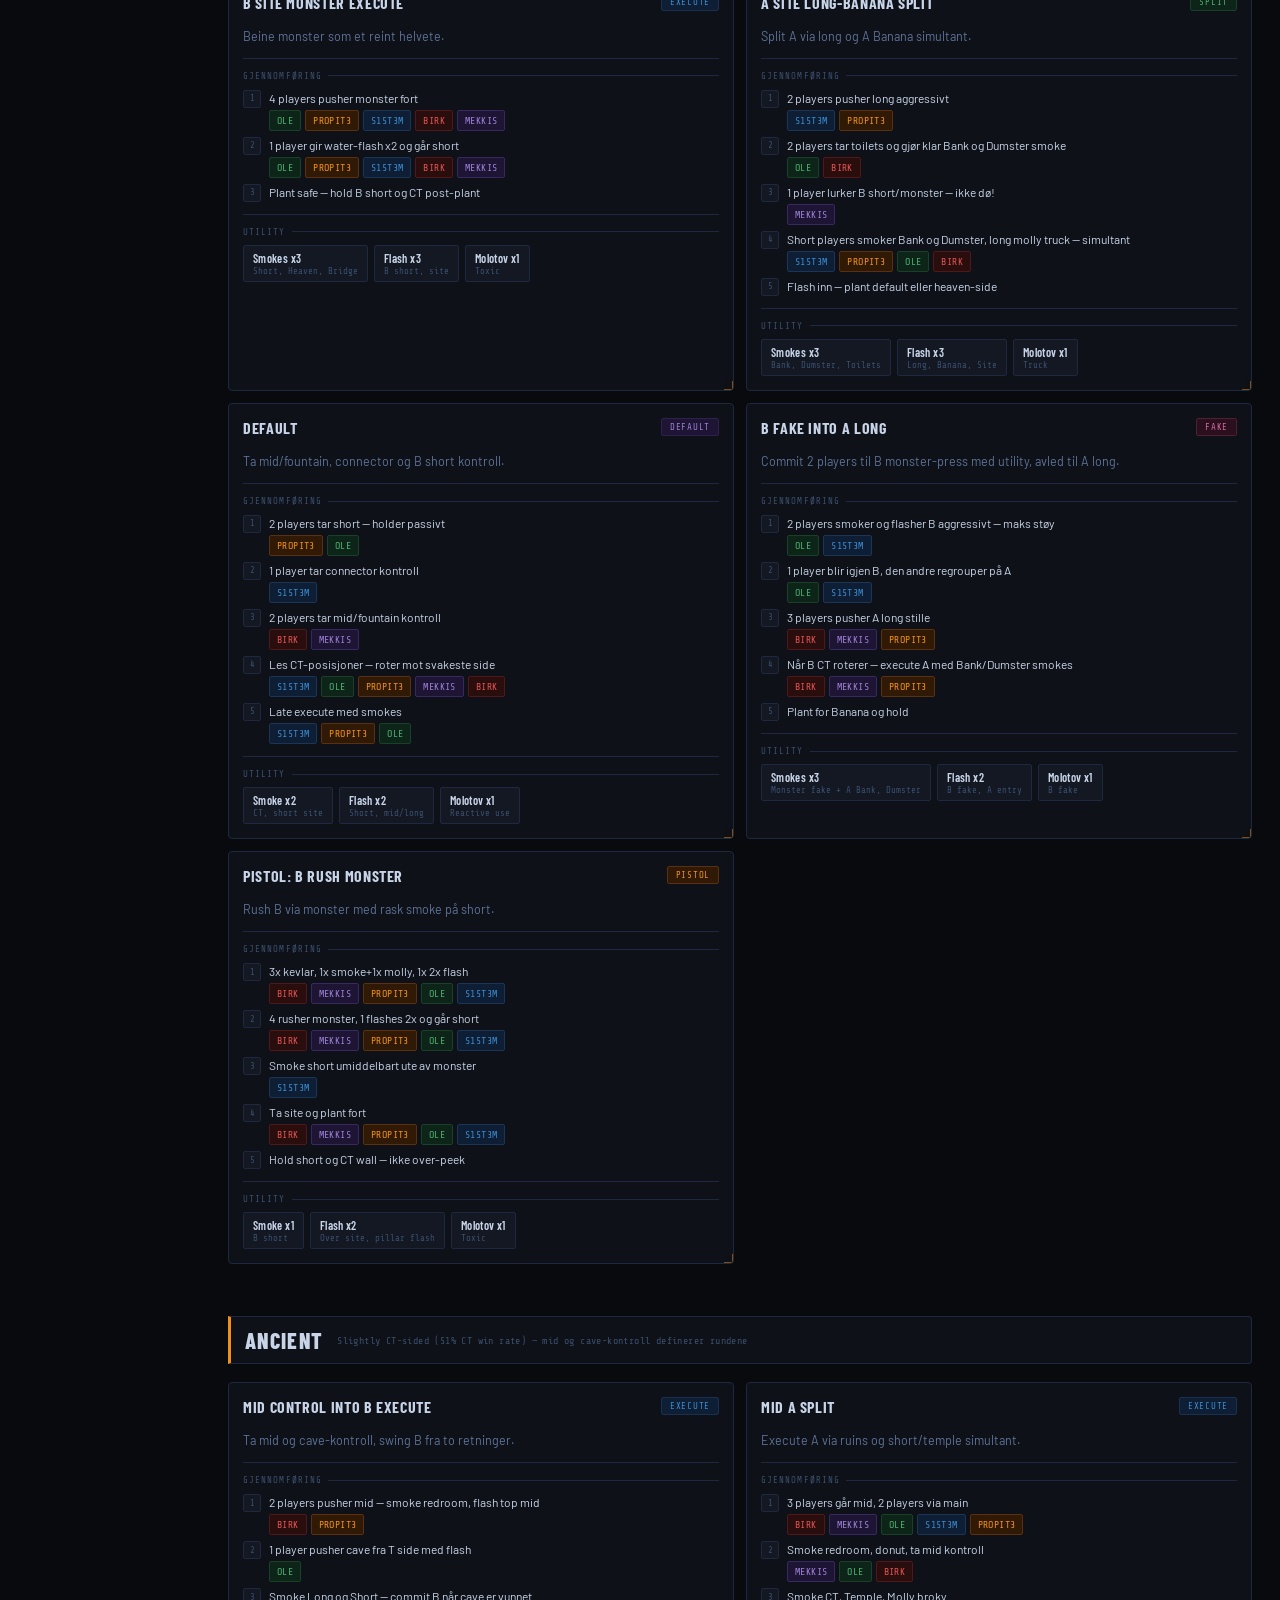
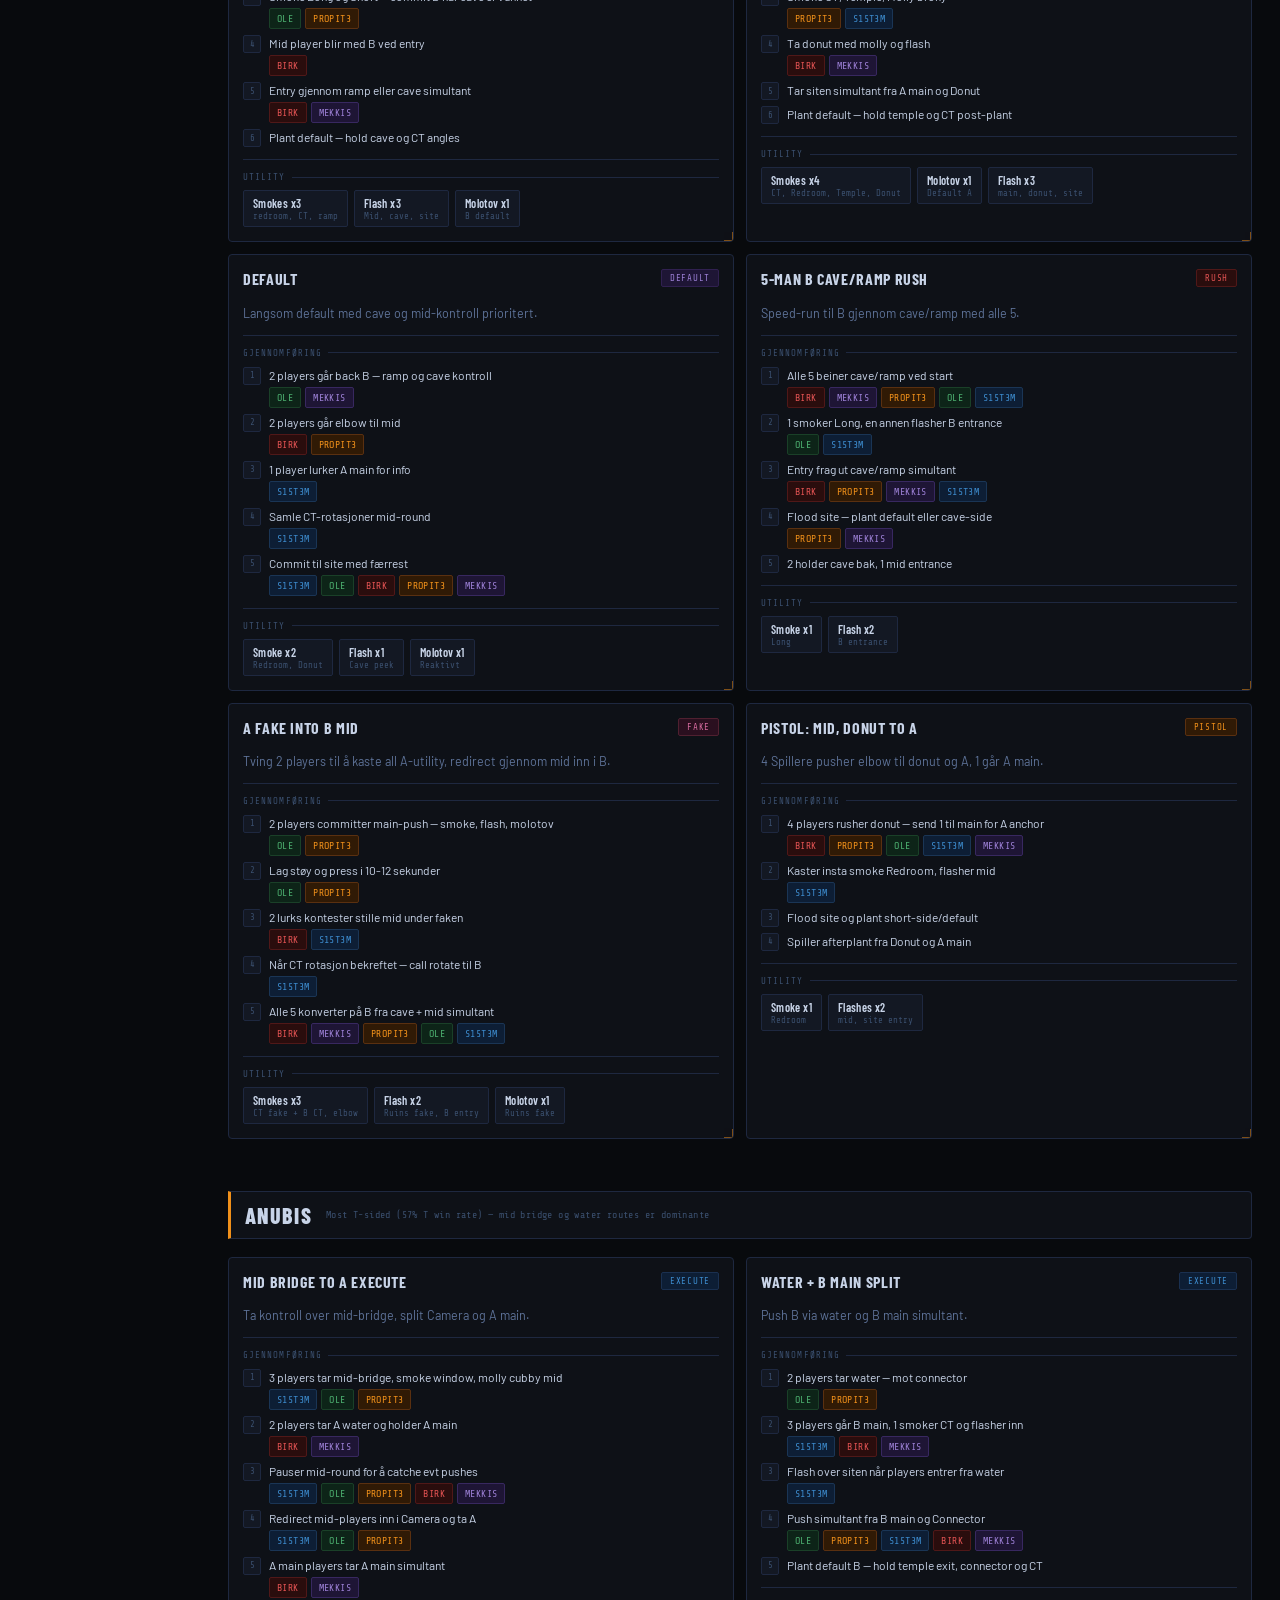
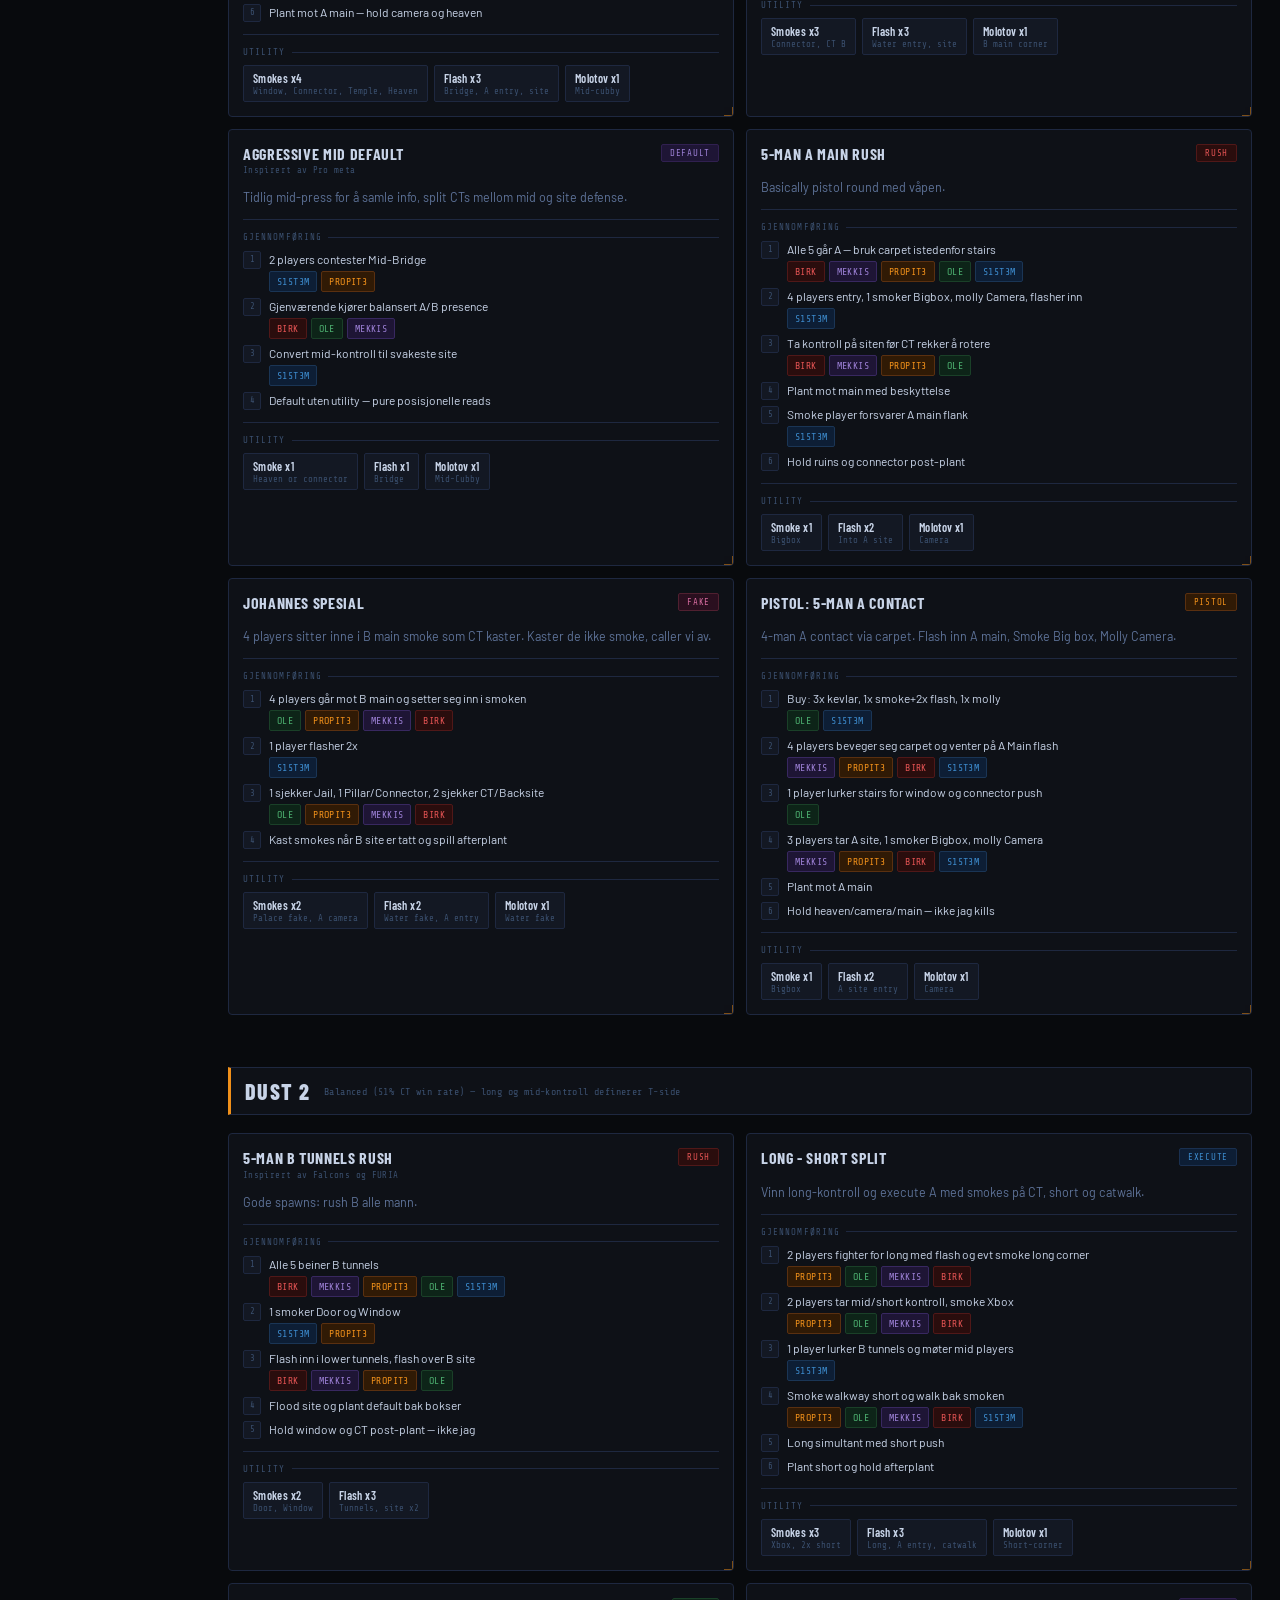
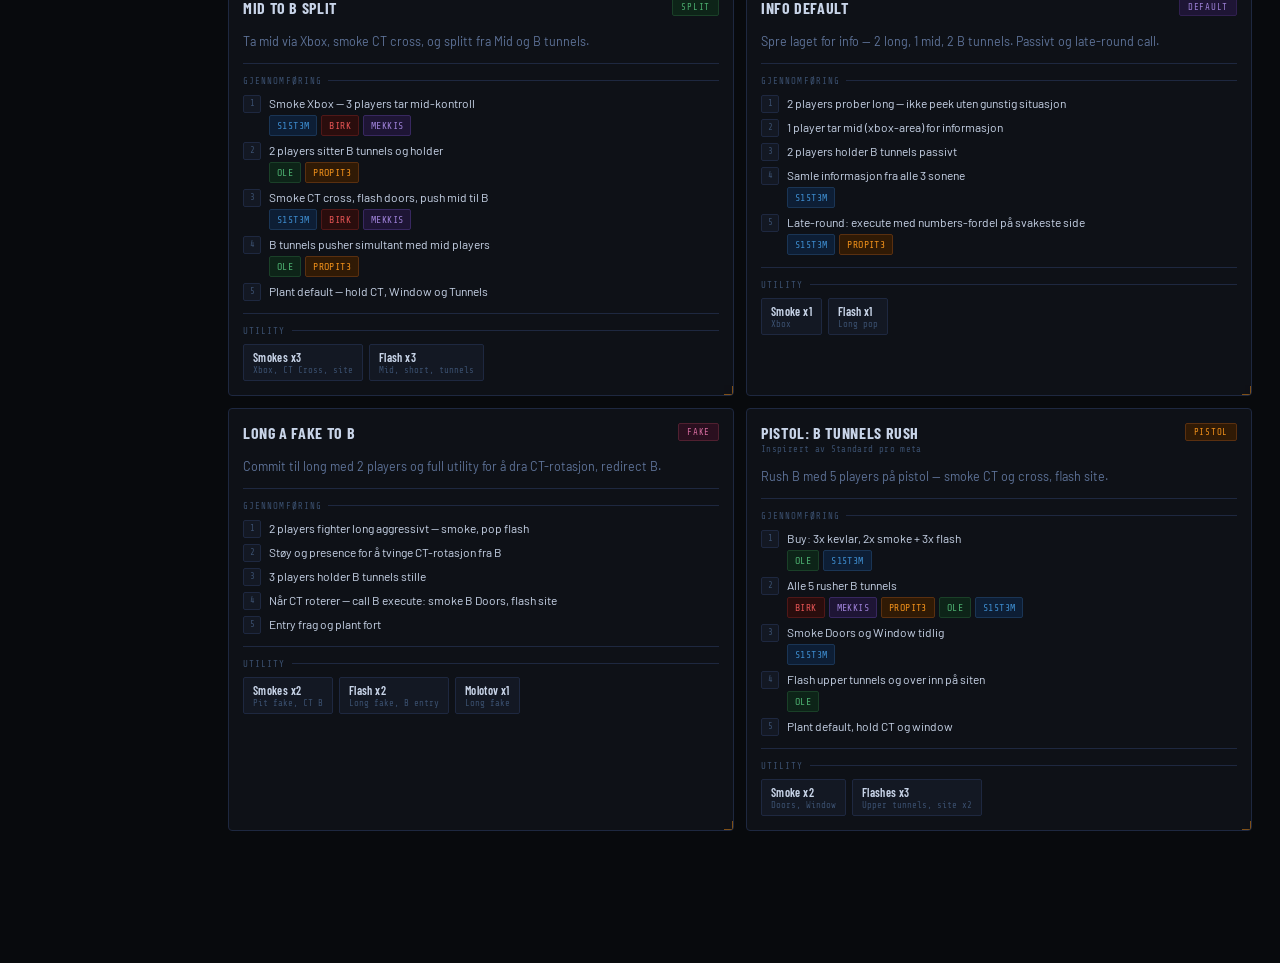
==== commit fc60d7cf: "Add Timeplan link to main navigation" ====
--- a/pages/strats.html
+++ b/pages/strats.html
@@ -27,6 +27,7 @@
     <nav class="main-nav">
       <a href="strats.html" class="active">Stratbook</a>
       <a href="kamper.html">Kamper</a>
+      <a href="Timeplan.html">Timeplan</a>
     </nav>
 
     <div class="topbar-right">
--- a/css/main.css
+++ b/css/main.css
@@ -36,6 +36,14 @@
   --c-g1z: #f5c518;
 }
 
+.player-link {
+  text-decoration: none;
+}
+.player-link:hover .ptag {
+  opacity: 0.75;
+  transition: opacity 0.15s;
+}
+
 /* ── LIGHT MODE ── */
 html.light {
   --bg:        #f0f2f5;
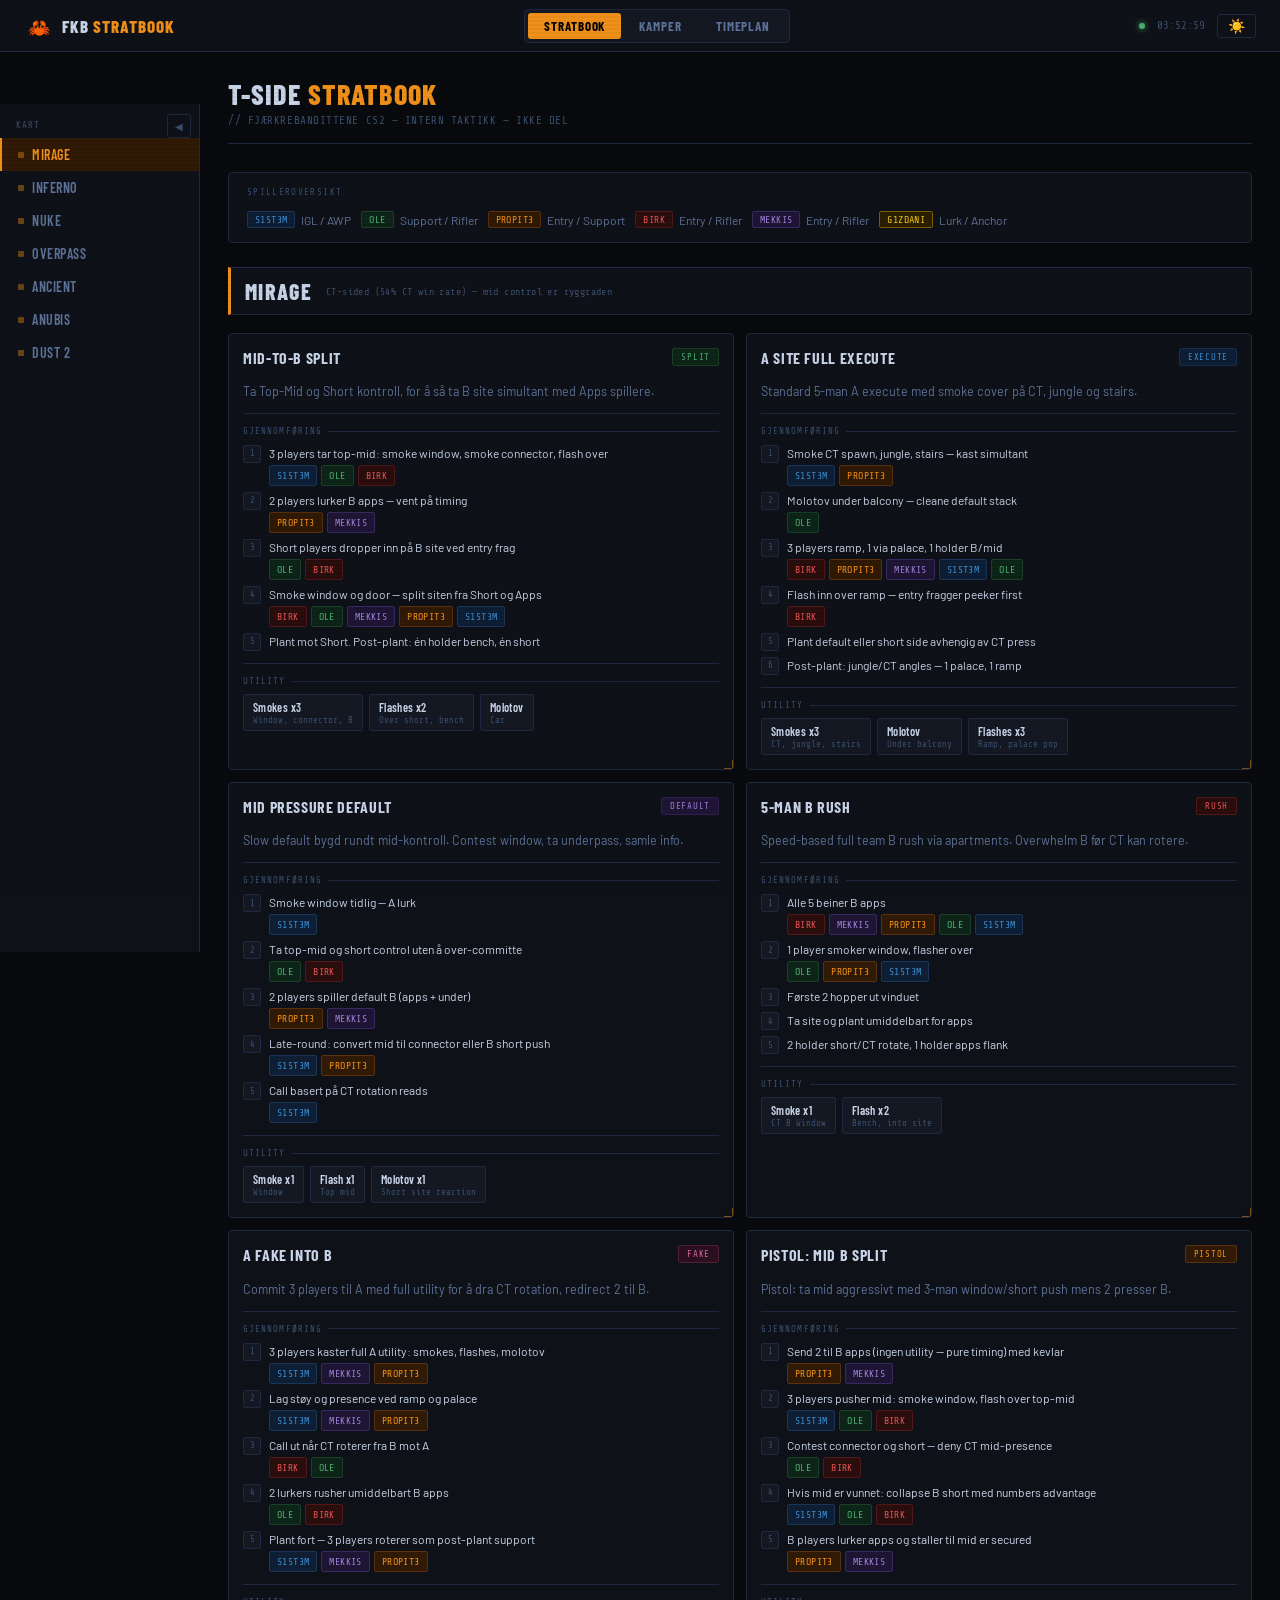
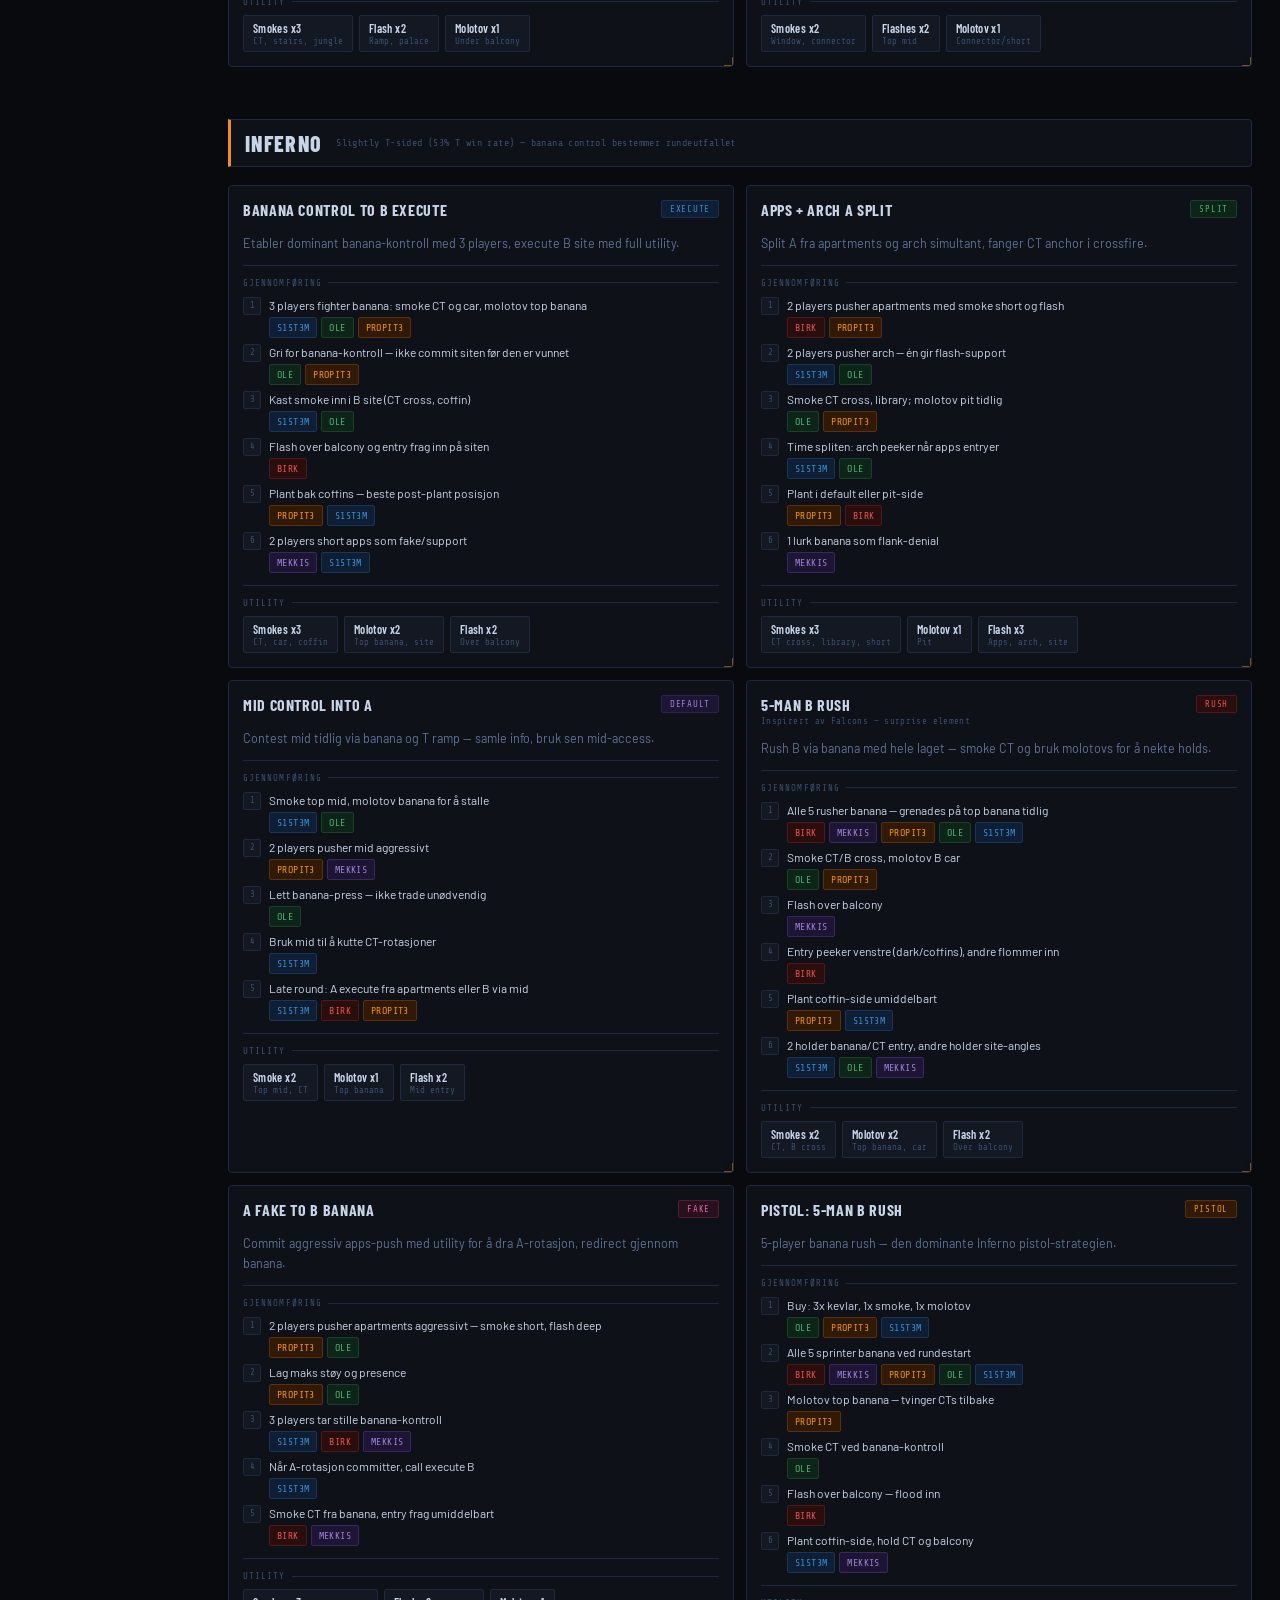
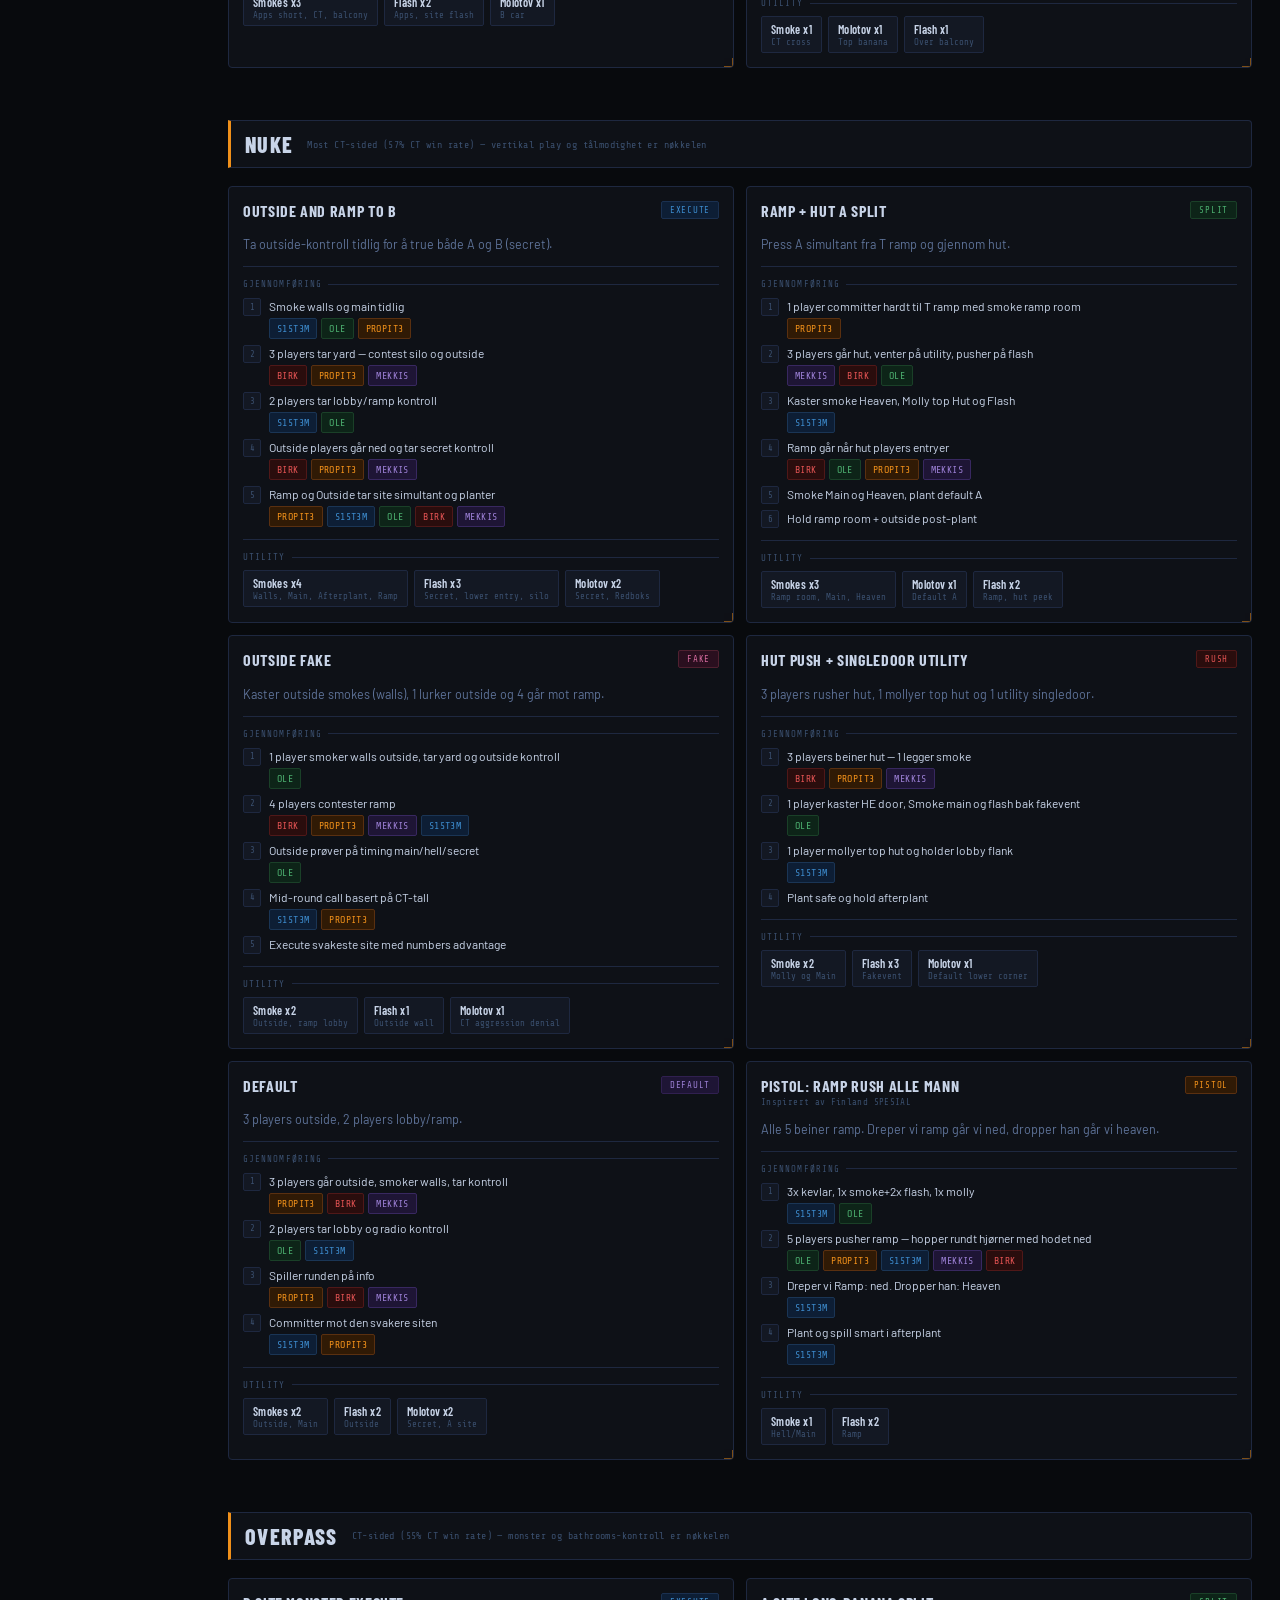
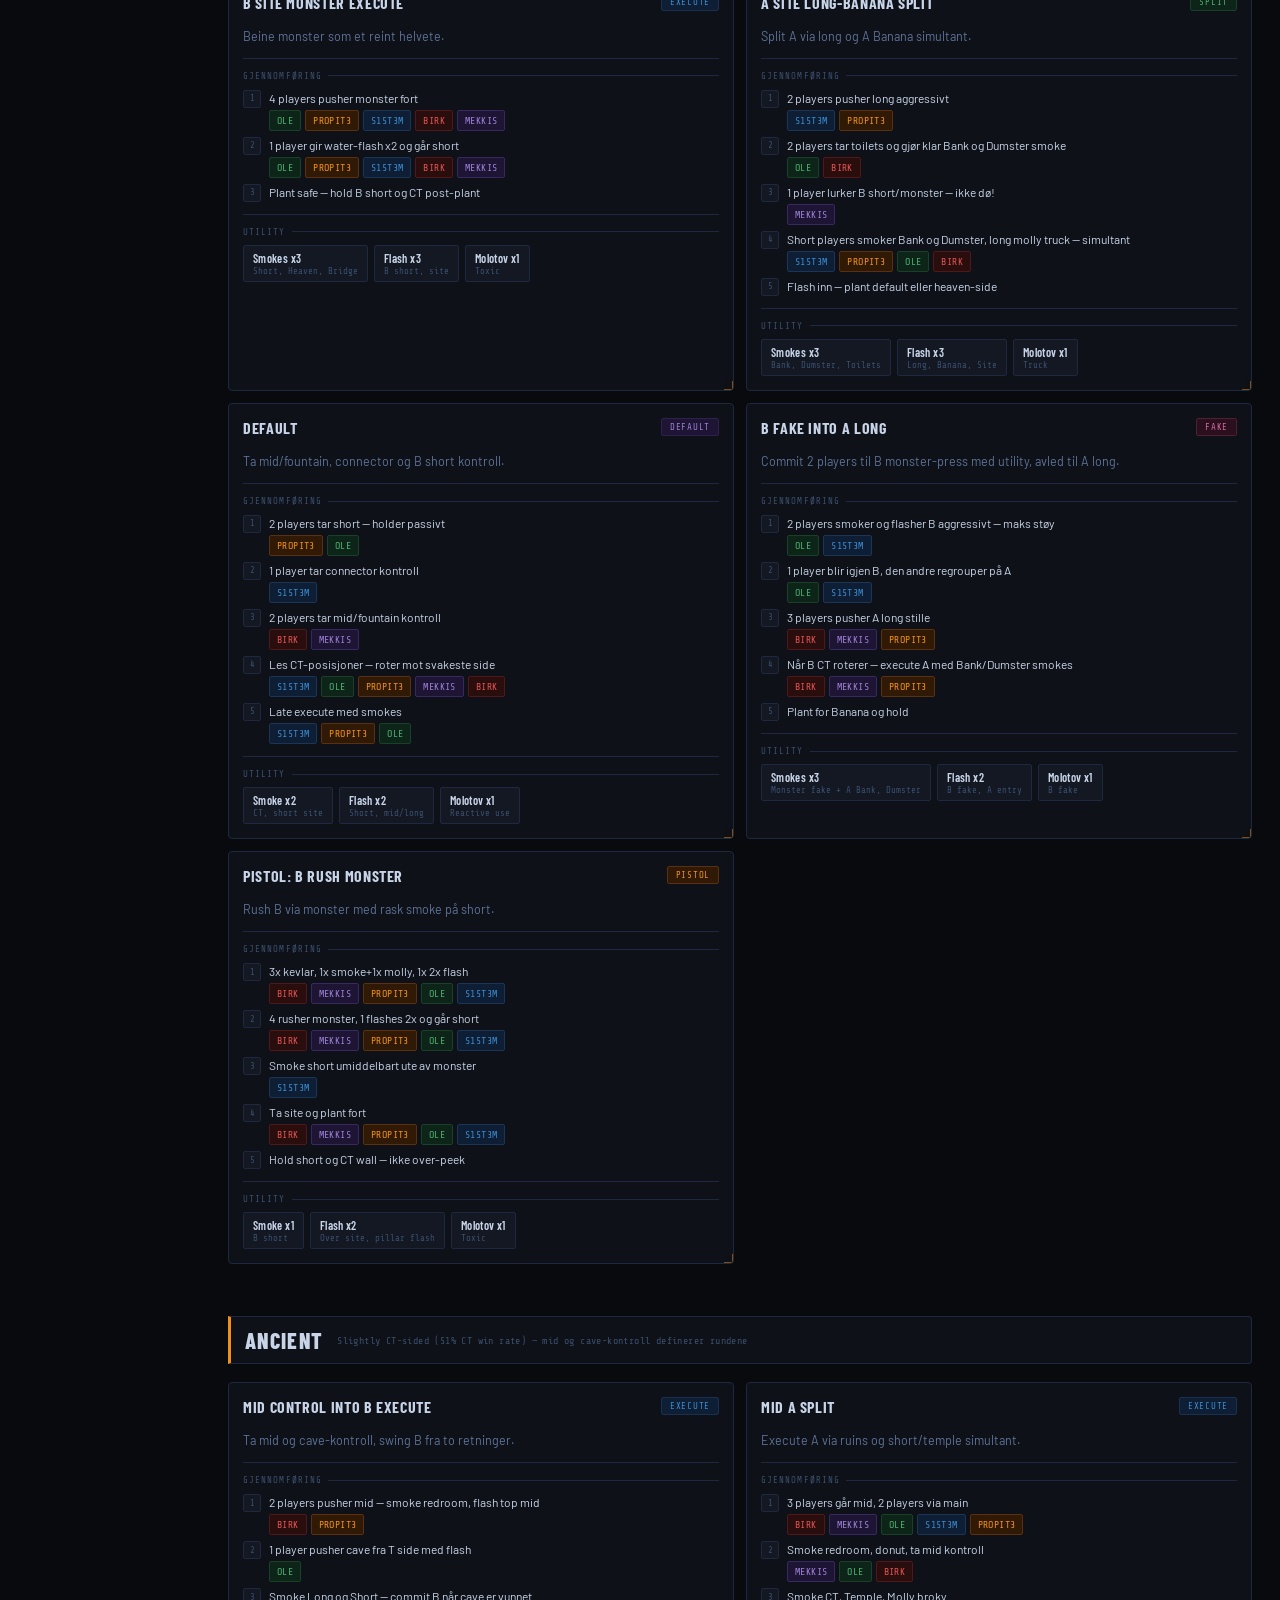
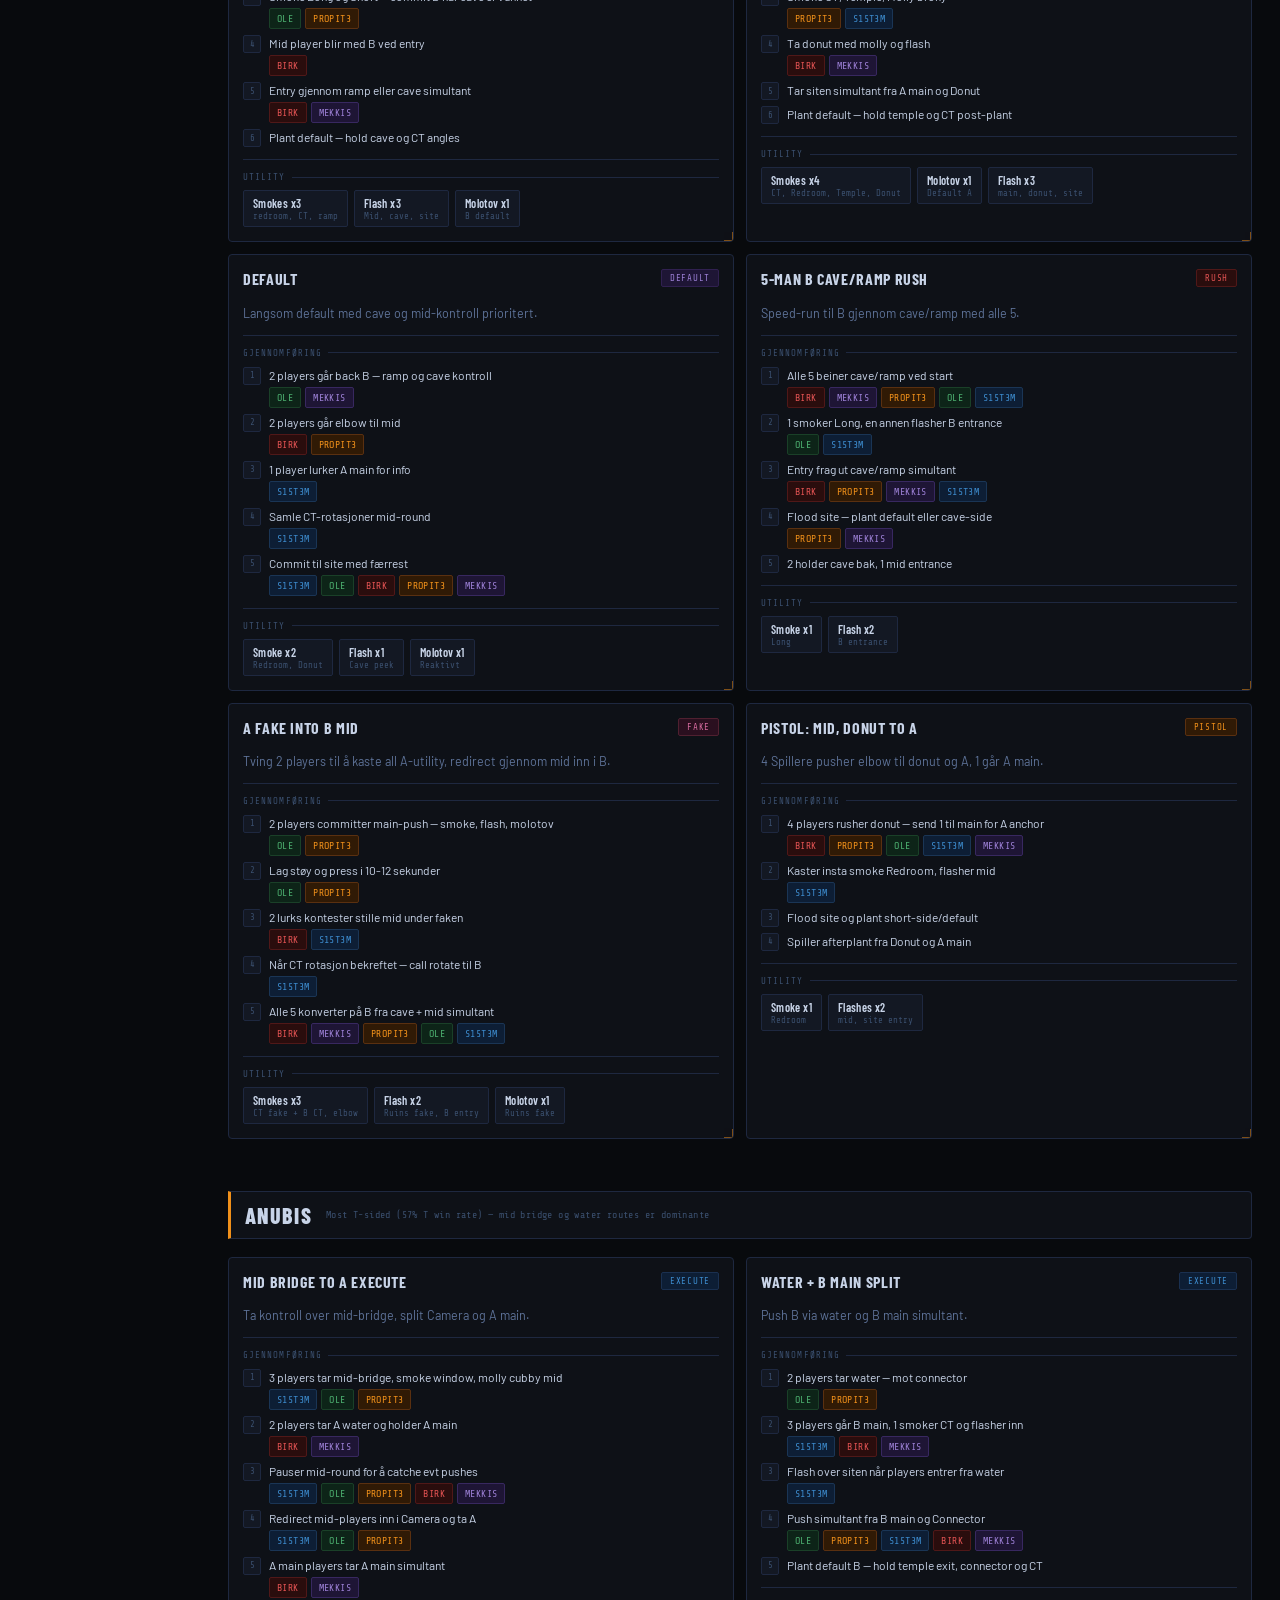
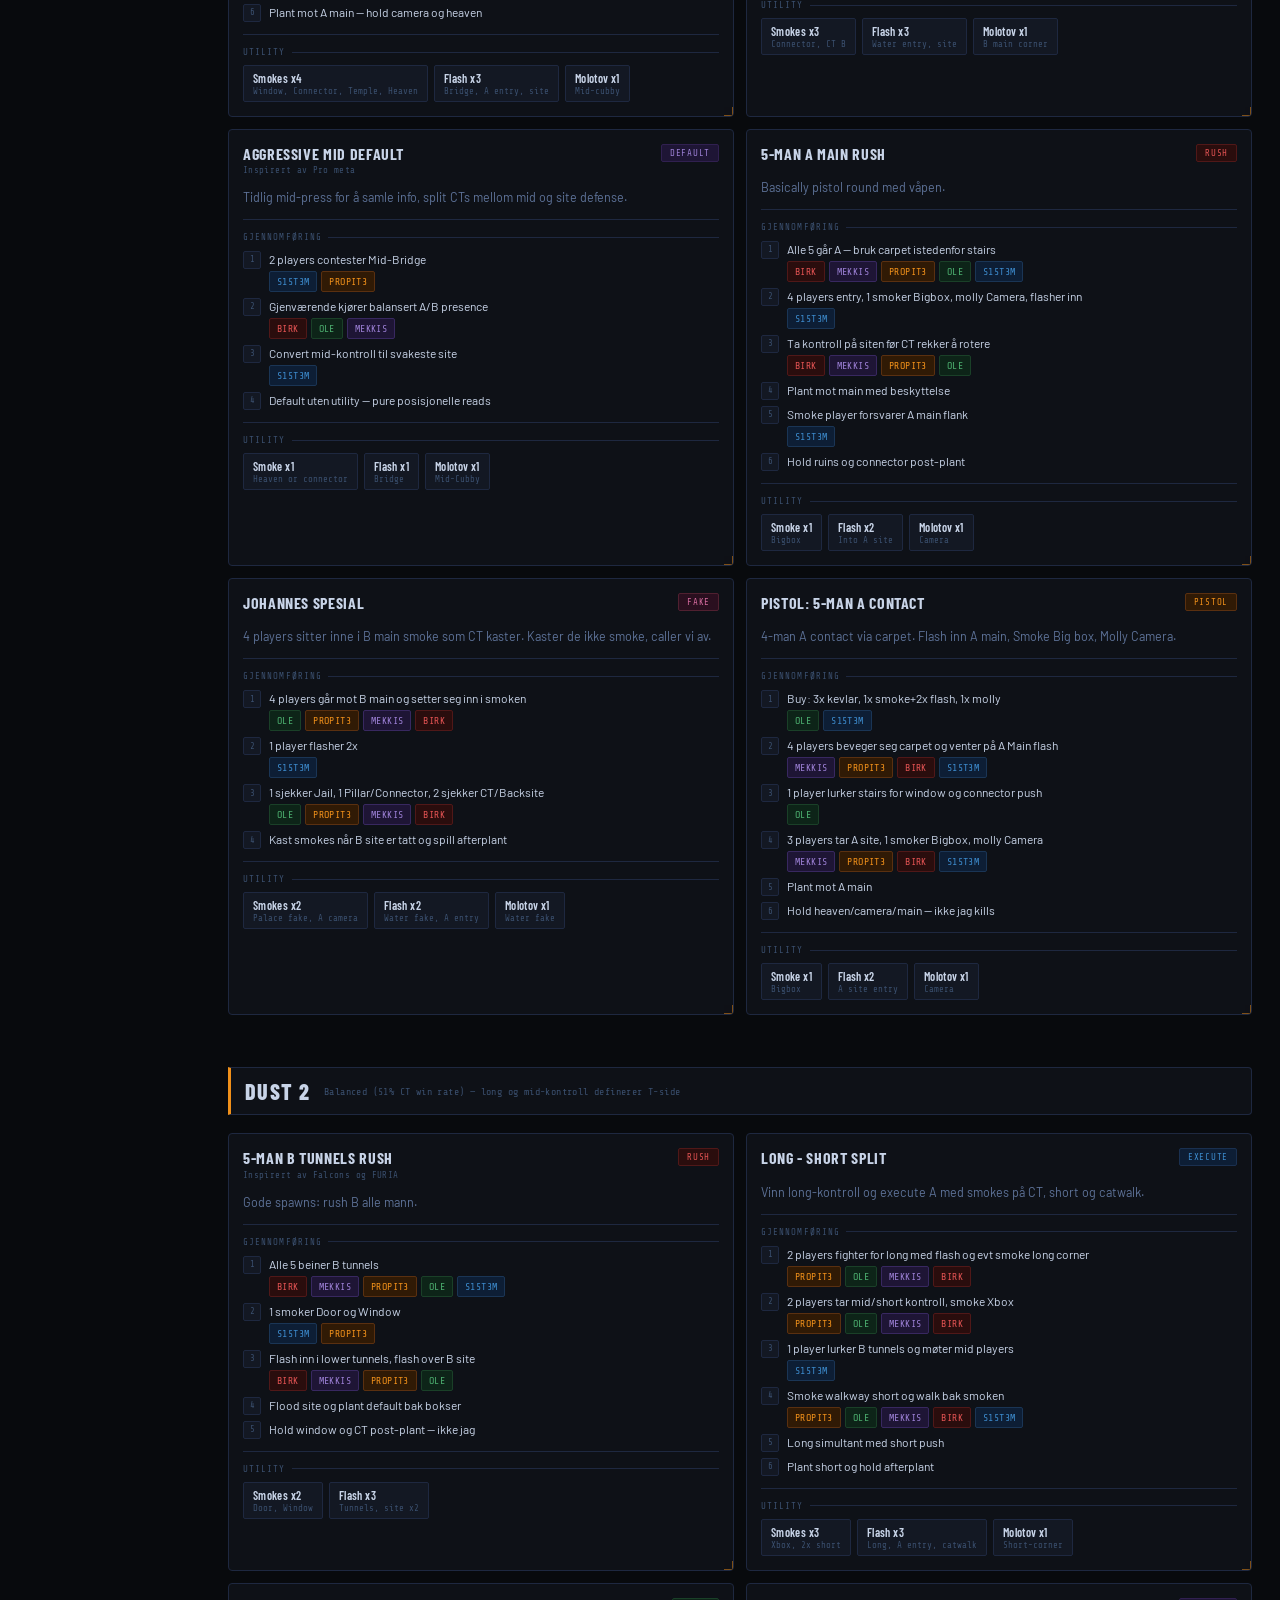
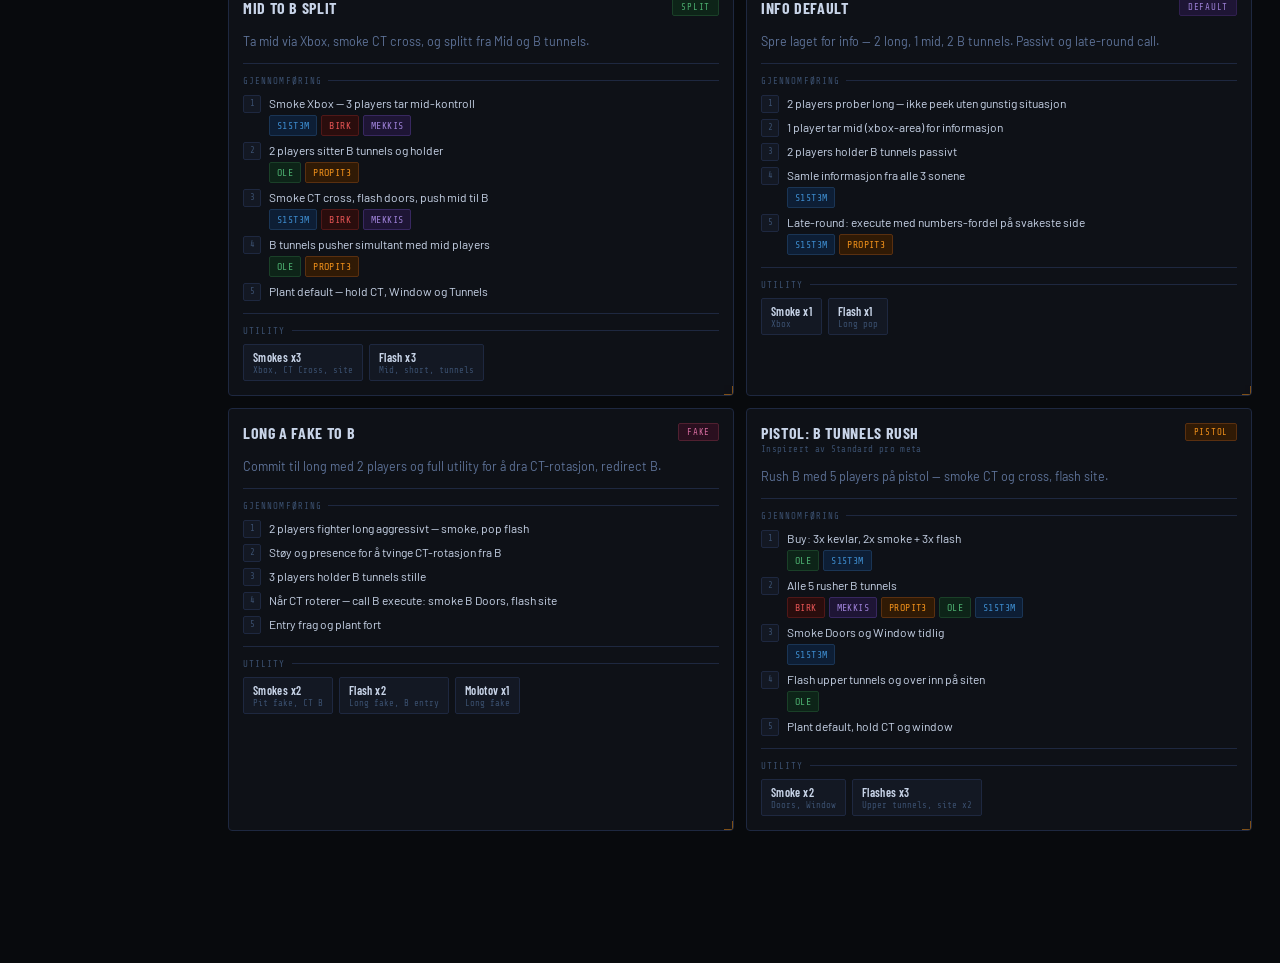
==== commit bf0809a4: "Fix case of 'Timeplan' link in navigation" ====
--- a/pages/strats.html
+++ b/pages/strats.html
@@ -27,7 +27,7 @@
     <nav class="main-nav">
       <a href="strats.html" class="active">Stratbook</a>
       <a href="kamper.html">Kamper</a>
-      <a href="Timeplan.html">Timeplan</a>
+      <a href="timeplan.html">Timeplan</a>
     </nav>
 
     <div class="topbar-right">
